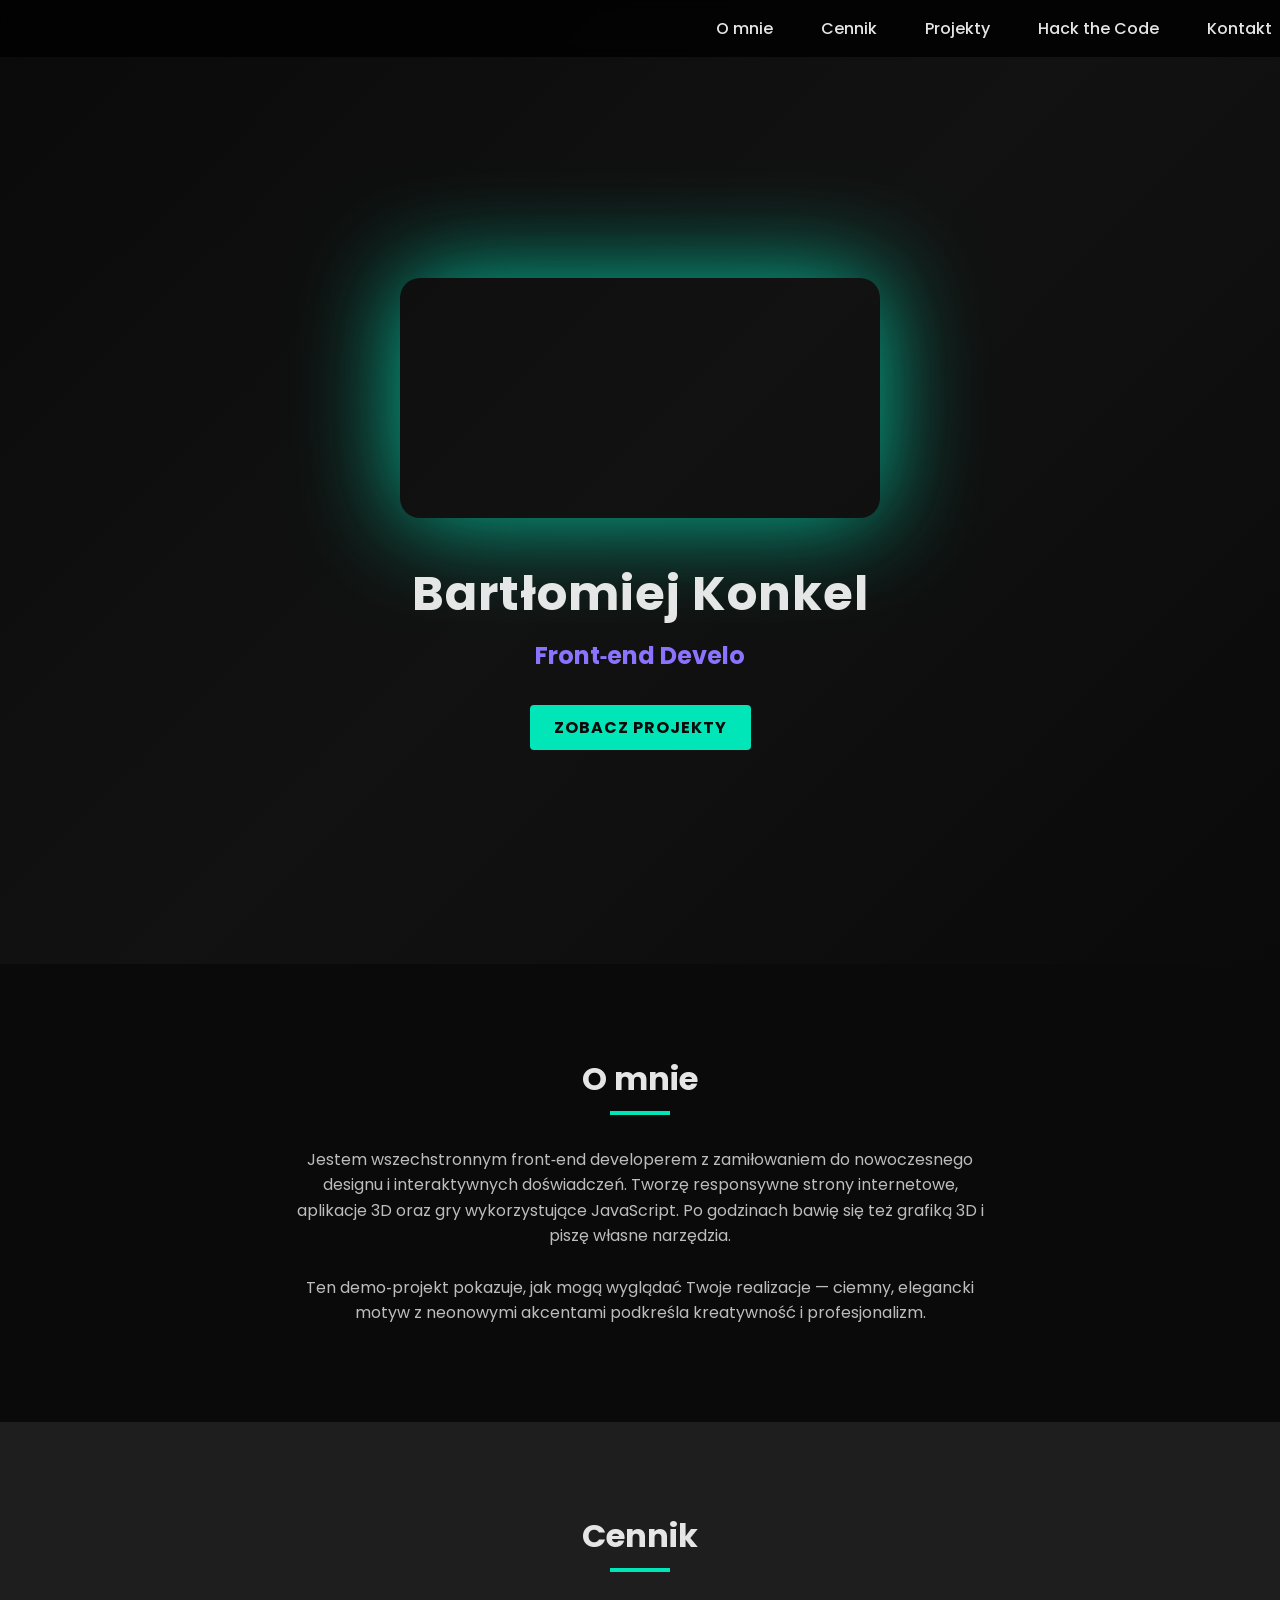
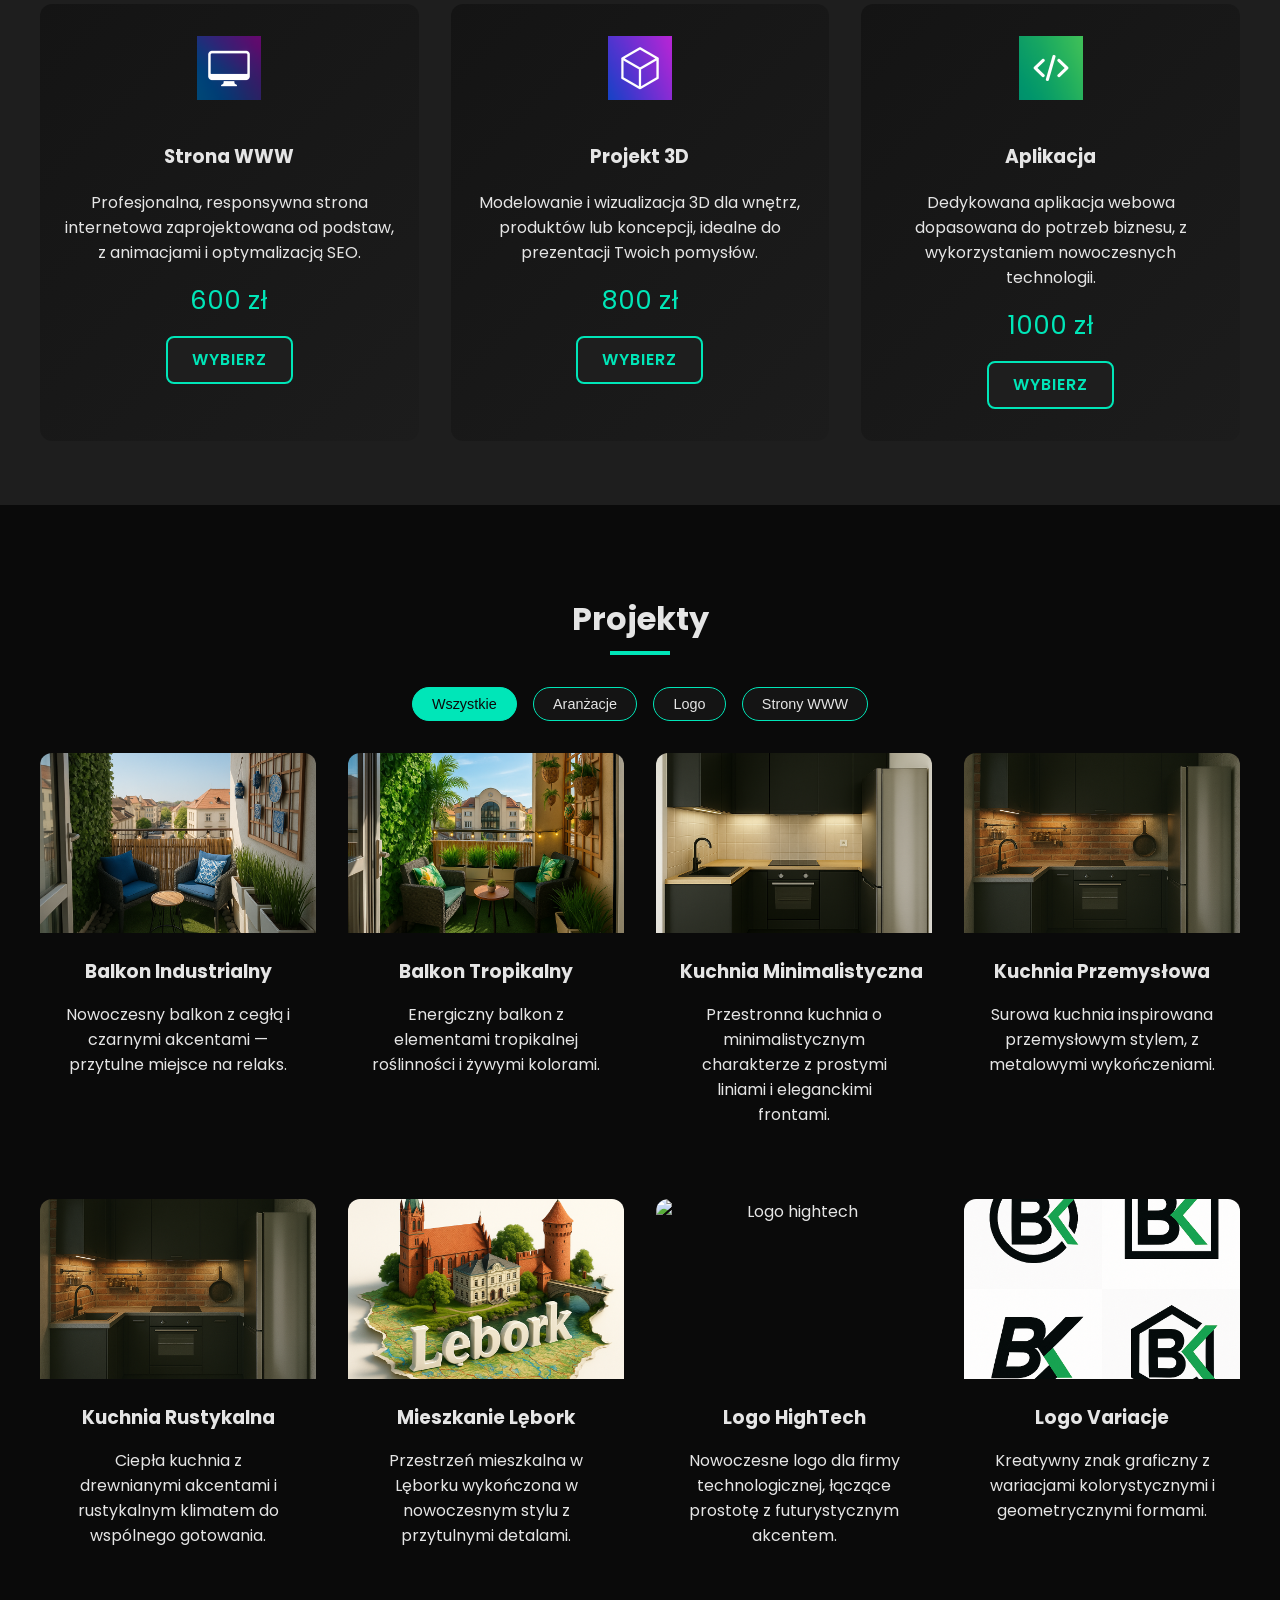
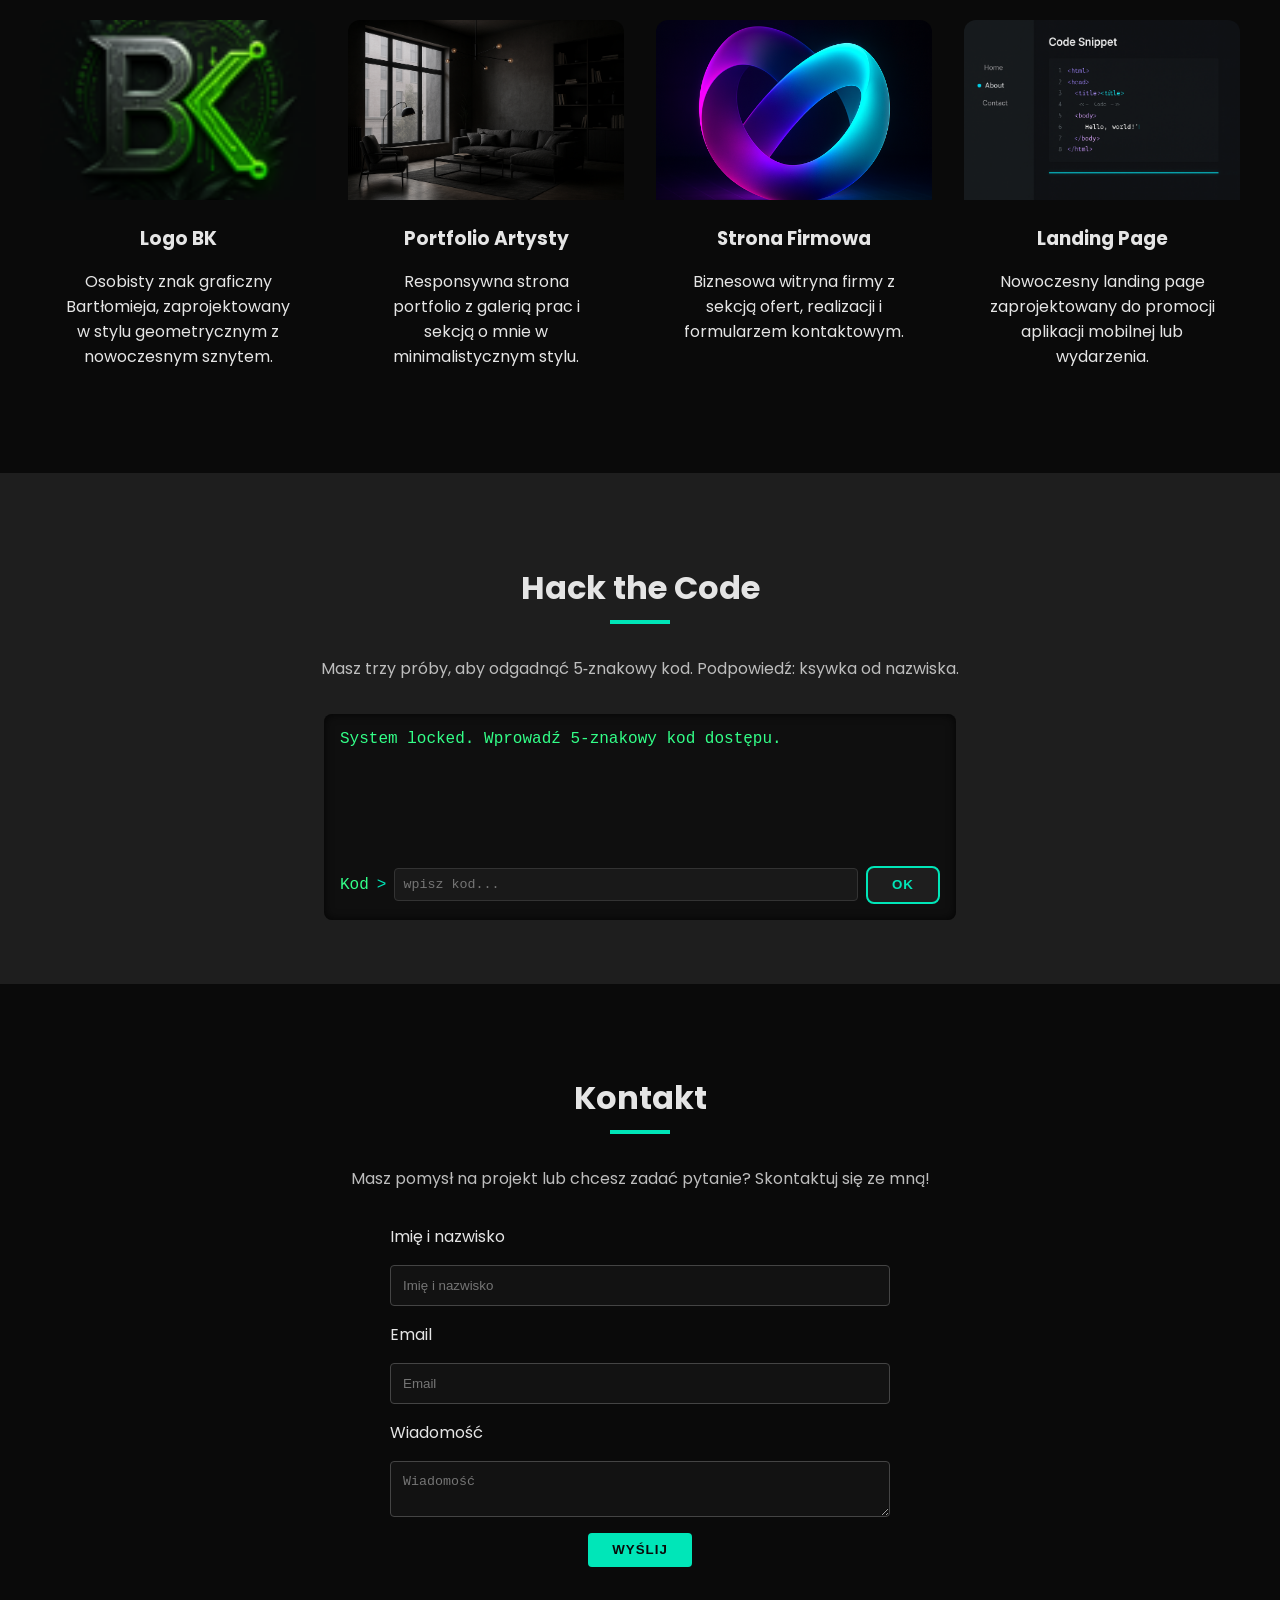
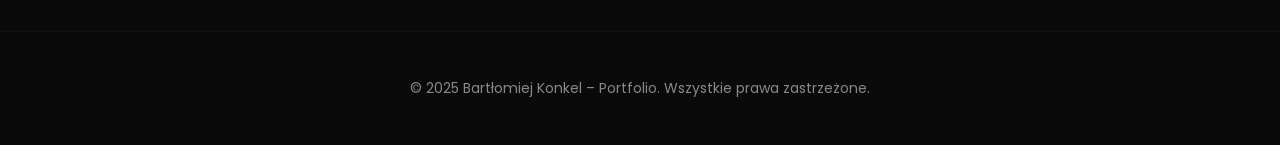
==== index.html @ 9c52c98d "chore: add trailing newlines" ====
<!DOCTYPE html>
<html lang="pl">
<head>
    <meta charset="UTF-8">
    <meta name="viewport" content="width=device-width, initial-scale=1.0">
    <meta name="description" content="Krótki opis strony portfolio Bartłomieja Konkela">
    <title>Portfolio – Bartłomiej Konkel</title>
    <!-- Preconnects for Google Fonts -->
    <link rel="preconnect" href="https://fonts.googleapis.com">
    <link rel="preconnect" href="https://fonts.gstatic.com" crossorigin>
    <!-- Import Poppins font for a modern look -->
    <link href="https://fonts.googleapis.com/css2?family=Poppins:wght@400;600&display=swap" rel="stylesheet">
    <link rel="stylesheet" href="style.css">
</head>
<body>
    <!-- Hero / landing section -->
    <header id="hero" class="hero-section">
        <div class="hero-content">
            <!-- Video logo: autoplaying and muted -->
            <video src="hero_logo_video.mp4" class="logo-video" autoplay loop muted playsinline></video>
            <h1 class="hero-name">Bartłomiej&nbsp;Konkel</h1>
            <!-- Subtitle will be populated by the typing effect in script.js; leave it empty so dynamic roles can be injected -->
            <h2 id="typed-text" class="hero-subtitle"></h2>
            <a href="#projects" class="btn btn-primary">Zobacz projekty</a>
        </div>
    </header>

    <!-- Sticky navigation -->
    <nav id="main-nav" class="nav">
        <ul>
            <li><a href="#about">O&nbsp;mnie</a></li>
            <li><a href="#services">Cennik</a></li>
            <li><a href="#projects">Projekty</a></li>
            <li><a href="#game">Hack the Code</a></li>
            <li><a href="#contact">Kontakt</a></li>
        </ul>
    </nav>

    <!-- About section -->
    <section id="about" class="section">
        <div class="container">
            <h2 class="section-title">O&nbsp;mnie</h2>
            <p class="section-desc">
                Jestem wszechstronnym front‑end developerem z zamiłowaniem do nowoczesnego designu i interaktywnych doświadczeń. 
                Tworzę responsywne strony internetowe, aplikacje 3D oraz gry wykorzystujące JavaScript. Po godzinach bawię się też grafiką 3D i piszę własne narzędzia.<br>
                <br>
                Ten demo‑projekt pokazuje, jak mogą wyglądać Twoje realizacje — ciemny, elegancki motyw z neonowymi akcentami podkreśla kreatywność i profesjonalizm.
            </p>
        </div>
    </section>

    <!-- Services / pricing section -->
    <section id="services" class="section alt-section">
        <div class="container">
            <h2 class="section-title">Cennik</h2>
            <div class="cards-row">
                <!-- Website package -->
                <div class="card">
                    <img src="icon-web.png" alt="Projekt strony internetowej" class="card-icon">
                    <h3>Strona&nbsp;WWW</h3>
                    <p>Profesjonalna, responsywna strona internetowa zaprojektowana od podstaw, z animacjami i optymalizacją SEO.</p>
                    <p class="price">600&nbsp;zł</p>
                    <a href="#contact" class="btn btn-secondary">Wybierz</a>
                </div>
                <!-- 3D design package -->
                <div class="card">
                    <img src="icon-3d.png" alt="Projekt 3D" class="card-icon">
                    <h3>Projekt&nbsp;3D</h3>
                    <p>Modelowanie i wizualizacja 3D dla wnętrz, produktów lub koncepcji, idealne do prezentacji Twoich pomysłów.</p>
                    <p class="price">800&nbsp;zł</p>
                    <a href="#contact" class="btn btn-secondary">Wybierz</a>
                </div>
                <!-- Coding package -->
                <div class="card">
                    <img src="icon-code.png" alt="Kodowanie aplikacji" class="card-icon">
                    <h3>Aplikacja</h3>
                    <p>Dedykowana aplikacja webowa dopasowana do potrzeb biznesu, z wykorzystaniem nowoczesnych technologii.</p>
                    <p class="price">1000&nbsp;zł</p>
                    <a href="#contact" class="btn btn-secondary">Wybierz</a>
                </div>
            </div>
        </div>
    </section>

    <!-- Projects section -->
    <section id="projects" class="section">
        <div class="container">
            <h2 class="section-title">Projekty</h2>
            <!-- Filter buttons for categories -->
            <div class="projects-filter">
                <button class="filter-btn active" data-filter="all">Wszystkie</button>
                <button class="filter-btn" data-filter="aranżacje">Aranżacje</button>
                <button class="filter-btn" data-filter="logo">Logo</button>
                <button class="filter-btn" data-filter="strony">Strony&nbsp;WWW</button>
            </div>
            <!-- Project cards grid -->
            <div class="cards-row">
                <!-- Aranżacje projects -->
                <div class="project-card" data-category="aranżacje">
                    <img src="realizacja_balkon_ok.png" alt="Balkon industrialny" class="project-img">
                    <div class="project-info">
                        <h3>Balkon&nbsp;Industrialny</h3>
                        <p>Nowoczesny balkon z cegłą i czarnymi akcentami — przytulne miejsce na relaks.</p>
                    </div>
                </div>
                <div class="project-card" data-category="aranżacje">
                    <img src="realizacja_balkon_tropikalny.png" alt="Balkon tropikalny" class="project-img">
                    <div class="project-info">
                        <h3>Balkon&nbsp;Tropikalny</h3>
                        <p>Energiczny balkon z elementami tropikalnej roślinności i żywymi kolorami.</p>
                    </div>
                </div>
                <div class="project-card" data-category="aranżacje">
                    <img src="realizacja_kuchnia_minimalistyczna.png" alt="Kuchnia minimalistyczna" class="project-img">
                    <div class="project-info">
                        <h3>Kuchnia&nbsp;Minimalistyczna</h3>
                        <p>Przestronna kuchnia o minimalistycznym charakterze z prostymi liniami i eleganckimi frontami.</p>
                    </div>
                </div>
                <div class="project-card" data-category="aranżacje">
                    <img src="realizacja_kuchnia_przemyslowa.png" alt="Kuchnia przemysłowa" class="project-img">
                    <div class="project-info">
                        <h3>Kuchnia&nbsp;Przemysłowa</h3>
                        <p>Surowa kuchnia inspirowana przemysłowym stylem, z metalowymi wykończeniami.</p>
                    </div>
                </div>
                <div class="project-card" data-category="aranżacje">
                    <img src="realizacja_kuchnia_przemyslowa.png" alt="Kuchnia rustykalna" class="project-img">
                    <div class="project-info">
                        <h3>Kuchnia&nbsp;Rustykalna</h3>
                        <p>Ciepła kuchnia z drewnianymi akcentami i rustykalnym klimatem do wspólnego gotowania.</p>
                    </div>
                </div>
                <div class="project-card" data-category="aranżacje">
                    <img src="realizacja_lebork_day.png" alt="Mieszkanie Lębork" class="project-img">
                    <div class="project-info">
                        <h3>Mieszkanie&nbsp;Lębork</h3>
                        <p>Przestrzeń mieszkalna w Lęborku wykończona w nowoczesnym stylu z przytulnymi detalami.</p>
                    </div>
                </div>
                <!-- Logo projects -->
                <div class="project-card" data-category="logo">
                    <img src="realizacja_logo_higtech.png" alt="Logo hightech" class="project-img">
                    <div class="project-info">
                        <h3>Logo&nbsp;HighTech</h3>
                        <p>Nowoczesne logo dla firmy technologicznej, łączące prostotę z futurystycznym akcentem.</p>
                    </div>
                </div>
                <div class="project-card" data-category="logo">
                    <img src="realizacja_logo_variacje.png" alt="Logo Variacje" class="project-img">
                    <div class="project-info">
                        <h3>Logo&nbsp;Variacje</h3>
                        <p>Kreatywny znak graficzny z wariacjami kolorystycznymi i geometrycznymi formami.</p>
                    </div>
                </div>

                <!-- Additional logo project using personal BK logo -->
                <div class="project-card" data-category="logo">
                    <img src="logo_100.png" alt="Logo BK" class="project-img">
                    <div class="project-info">
                        <h3>Logo&nbsp;BK</h3>
                        <p>Osobisty znak graficzny Bartłomieja, zaprojektowany w stylu geometrycznym z nowoczesnym sznytem.</p>
                    </div>
                </div>
                <!-- Strony WWW projects -->
                <div class="project-card" data-category="strony">
                    <img src="project1.png" alt="Strona portfolio" class="project-img">
                    <div class="project-info">
                        <h3>Portfolio&nbsp;Artysty</h3>
                        <p>Responsywna strona portfolio z galerią prac i sekcją o mnie w minimalistycznym stylu.</p>
                    </div>
                </div>
                <div class="project-card" data-category="strony">
                    <img src="project2.png" alt="Strona firmowa" class="project-img">
                    <div class="project-info">
                        <h3>Strona&nbsp;Firmowa</h3>
                        <p>Biznesowa witryna firmy z sekcją ofert, realizacji i formularzem kontaktowym.</p>
                    </div>
                </div>
                <div class="project-card" data-category="strony">
                    <img src="project3.png" alt="Landing page" class="project-img">
                    <div class="project-info">
                        <h3>Landing&nbsp;Page</h3>
                        <p>Nowoczesny landing page zaprojektowany do promocji aplikacji mobilnej lub wydarzenia.</p>
                    </div>
                </div>
            </div>
        </div>
    </section>

    <!-- Game section -->
    <section id="game" class="section alt-section">
        <div class="container">
            <h2 class="section-title">Hack&nbsp;the&nbsp;Code</h2>
            <p class="section-desc">Masz trzy próby, aby odgadnąć 5‑znakowy kod. Podpowiedź: ksywka od nazwiska.</p>
              <div id="terminal" class="terminal">
                  <div id="terminal-output" class="terminal-output"></div>
                  <div class="terminal-input-row">
                      <label for="terminal-input">Kod</label>
                      <span class="prompt">&gt;</span>
                      <input type="text" id="terminal-input" class="terminal-input" autocomplete="off" placeholder="wpisz kod...">
                      <button id="terminal-btn" class="btn btn-secondary">OK</button>
                  </div>
              </div>
        </div>
    </section>

    <!-- Contact section -->
    <section id="contact" class="section">
        <div class="container">
            <h2 class="section-title">Kontakt</h2>
            <p class="section-desc">Masz pomysł na projekt lub chcesz zadać pytanie? Skontaktuj się ze mną!</p>
              <form id="contact-form" class="contact-form">
                  <label for="contact-name">Imię i nazwisko</label>
                  <input type="text" id="contact-name" name="name" placeholder="Imię i nazwisko" required>

                  <label for="contact-email">Email</label>
                  <input type="email" id="contact-email" name="email" placeholder="Email" required>

                  <label for="contact-message">Wiadomość</label>
                  <textarea id="contact-message" name="message" placeholder="Wiadomość" required></textarea>

                  <button type="submit" class="btn btn-primary">Wyślij</button>
              </form>
        </div>
    </section>

    <!-- Footer -->
    <footer class="footer">
        <div class="container">
            <p>&copy; 2025 Bartłomiej Konkel &ndash; Portfolio. Wszystkie prawa zastrzeżone.</p>
        </div>
    </footer>

    <!-- Container for confetti particles (injected by JS) -->
    <div id="confetti-container"></div>
    <script src="script.js"></script>
</body>
</html>
---- style.css ----
/* Base styles */
html, body {
    margin: 0;
    padding: 0;
    box-sizing: border-box;
    /* Use Poppins for a modern, clean look */
    font-family: 'Poppins', sans-serif;
    background-color: #0a0a0a;
    color: #e5e5e5;
    scroll-behavior: smooth;
}

/* Colour palette */
:root {
    --primary-color: #00e6b8;
    --secondary-color: #1e1e1e;
    --card-bg: #141414;
    --card-bg-alt: #1c1c1c;
    --text-color: #e5e5e5;
    --accent-color: #8c73ff;
}

a {
    color: var(--primary-color);
    text-decoration: none;
    transition: color 0.3s;
}

a:hover {
    color: var(--accent-color);
}

/* Hero section */
.hero-section {
    position: relative;
    height: 100vh;
    display: flex;
    align-items: center;
    justify-content: center;
    padding-top: 4rem; /* Account for fixed navbar */
    text-align: center;
    background: linear-gradient(135deg, #0a0a0a 0%, #121212 50%, #0a0a0a 100%);
}

.hero-content {
    z-index: 1;
}

.hero-name {
    font-size: 3rem;
    margin: 0;
    letter-spacing: 1px;
}

.hero-subtitle {
    font-size: 1.5rem;
    margin: 0.5rem 0 2rem 0;
    color: var(--accent-color);
    min-height: 1.6rem;
}

/* Video logo in hero section */
.logo-video {
    /* Enlarge the video logo and blend it with the background */
    /* Make the video logo much larger and let it blend seamlessly with the hero background. */
    width: 480px;
    height: auto;
    margin: 0 auto 2.5rem auto;
    display: block;
    border-radius: 20px;
    box-shadow: 0 0 100px rgba(0, 230, 184, 0.9);
    opacity: 0.92;
    /* Use screen blending so the green glow feels like part of the background */
    mix-blend-mode: screen;
}

.btn {
    display: inline-block;
    padding: 0.6rem 1.5rem;
    border-radius: 4px;
    text-transform: uppercase;
    letter-spacing: 1px;
    cursor: pointer;
    transition: background-color 0.3s, box-shadow 0.3s;
    border: none;
    font-weight: bold;
}

.btn-primary {
    background-color: var(--primary-color);
    color: #0a0a0a;
}

.btn-primary:hover {
    box-shadow: 0 0 10px var(--primary-color);
}

.btn-secondary {
    background-color: var(--secondary-color);
    color: var(--primary-color);
    border: 2px solid var(--primary-color);
    border-radius: 8px;
    font-weight: 600;
}

.btn-secondary:hover {
    background-color: var(--primary-color);
    color: #0a0a0a;
    box-shadow: 0 0 10px var(--primary-color);
}

/* Projects filter buttons */
.projects-filter {
    display: flex;
    justify-content: center;
    flex-wrap: wrap;
    gap: 1rem;
    margin-bottom: 2rem;
}

.filter-btn {
    background: var(--card-bg);
    color: var(--text-color);
    border: 1px solid var(--primary-color);
    padding: 0.5rem 1.2rem;
    border-radius: 20px;
    cursor: pointer;
    transition: background-color 0.3s, color 0.3s, box-shadow 0.3s;
    font-size: 0.9rem;
    font-weight: 500;
}

.filter-btn:hover {
    background-color: var(--primary-color);
    color: #0a0a0a;
    box-shadow: 0 0 8px var(--primary-color);
}

.filter-btn.active {
    background-color: var(--primary-color);
    color: #0a0a0a;
}

/* Navigation */
.nav {
    /* Make the navigation bar fixed at the very top of the viewport */
    position: fixed;
    top: 0;
    left: 0;
    width: 100%;
    background-color: rgba(0, 0, 0, 0.8);
    backdrop-filter: blur(5px);
    padding: 0.5rem 1rem;
    z-index: 1000;
}

.nav ul {
    list-style: none;
    margin: 0;
    padding: 0.5rem 1rem;
    display: flex;
    /* Align navigation items to the right to avoid the centered look */
    justify-content: flex-end;
    gap: 2rem;
}

.nav li a {
    color: var(--text-color);
    font-weight: 500;
    padding: 0.5rem;
    transition: color 0.3s, border-bottom 0.3s;
    border-bottom: 2px solid transparent;
}

.nav li a:hover,
.nav li a:focus {
    color: var(--primary-color);
    border-bottom: 2px solid var(--primary-color);
}

/* Sections */
.section {
    padding: 4rem 1rem;
}

.alt-section {
    background-color: var(--secondary-color);
}

.container {
    max-width: 1200px;
    margin: 0 auto;
    padding: 0 1rem;
}

.section-title {
    font-size: 2rem;
    margin-bottom: 2rem;
    position: relative;
    text-align: center;
}

.section-title::after {
    content: "";
    display: block;
    width: 60px;
    height: 4px;
    margin: 0.5rem auto 0 auto;
    background: var(--primary-color);
}

.section-desc {
    max-width: 700px;
    margin: 0 auto 2rem auto;
    text-align: center;
    line-height: 1.6;
    color: #bdbdbd;
}

/* Cards layout */
.cards-row {
    display: grid;
    grid-template-columns: repeat(auto-fit, minmax(260px, 1fr));
    gap: 2rem;
}

.card, .project-card {
    /* Use a subtle gradient background to give pricing cards more depth */
    background: linear-gradient(135deg, var(--card-bg) 0%, var(--card-bg-alt) 100%);
    border-radius: 12px;
    padding: 2rem 1.5rem;
    text-align: center;
    transition: transform 0.3s, box-shadow 0.3s;
    position: relative;
    overflow: hidden;
}

.card:hover, .project-card:hover {
    transform: translateY(-5px);
    box-shadow: 0 8px 20px rgba(0, 0, 0, 0.6);
}

.card-icon {
    width: 64px;
    height: 64px;
    margin-bottom: 1rem;
}

.price {
    font-size: 1.6rem;
    color: var(--primary-color);
    margin: 1rem 0;
}

/* Project cards */
.project-card {
    padding: 0;
    overflow: hidden;
    /* Override the gradient background for project cards so only pricing cards get the gradient */
    background: transparent;
}

.project-img {
    width: 100%;
    height: 180px;
    object-fit: cover;
    display: block;
}

.project-info {
    padding: 1.5rem;
}

.project-info h3 {
    margin-top: 0;
    margin-bottom: 0.5rem;
}

/* Terminal styles */
.terminal {
    background-color: #0f0f0f;
    border-radius: 8px;
    padding: 1rem;
    box-shadow: inset 0 0 10px rgba(0,0,0,0.8);
    color: #33ff88;
    font-family: 'Courier New', monospace;
    max-width: 600px;
    margin: 0 auto;
}

.terminal-output {
    min-height: 120px;
    white-space: pre-wrap;
    margin-bottom: 1rem;
}

.terminal-input-row {
    display: flex;
    align-items: center;
    gap: 0.5rem;
}

.prompt {
    color: var(--primary-color);
}

.terminal-input {
    flex: 1;
    background-color: #191919;
    border: 1px solid #333;
    border-radius: 4px;
    padding: 0.5rem;
    color: #e5e5e5;
    font-family: inherit;
}

/* Contact form */
.contact-form {
    display: grid;
    gap: 1rem;
    max-width: 500px;
    margin: 0 auto;
}

.contact-form input,
.contact-form textarea {
    padding: 0.75rem;
    border: 1px solid #444;
    border-radius: 4px;
    background-color: #121212;
    color: #fff;
    resize: vertical;
}

.contact-form button {
    justify-self: center;
}

/* Footer */
.footer {
    text-align: center;
    padding: 2rem 0;
    background-color: #0a0a0a;
    border-top: 1px solid #111;
    font-size: 0.875rem;
    color: #888;
}

/* Animation classes */
.fade-in {
    opacity: 0;
    transform: translateY(20px);
    transition: opacity 0.8s ease-out, transform 0.8s ease-out;
}

.fade-in.visible {
    opacity: 1;
    transform: translateY(0);
}

@media (max-width: 600px) {
    .hero-name {
        font-size: 2rem;
    }
    .hero-subtitle {
        font-size: 1rem;
    }
    .nav ul {
        flex-wrap: wrap;
        gap: 1rem;
    }
}
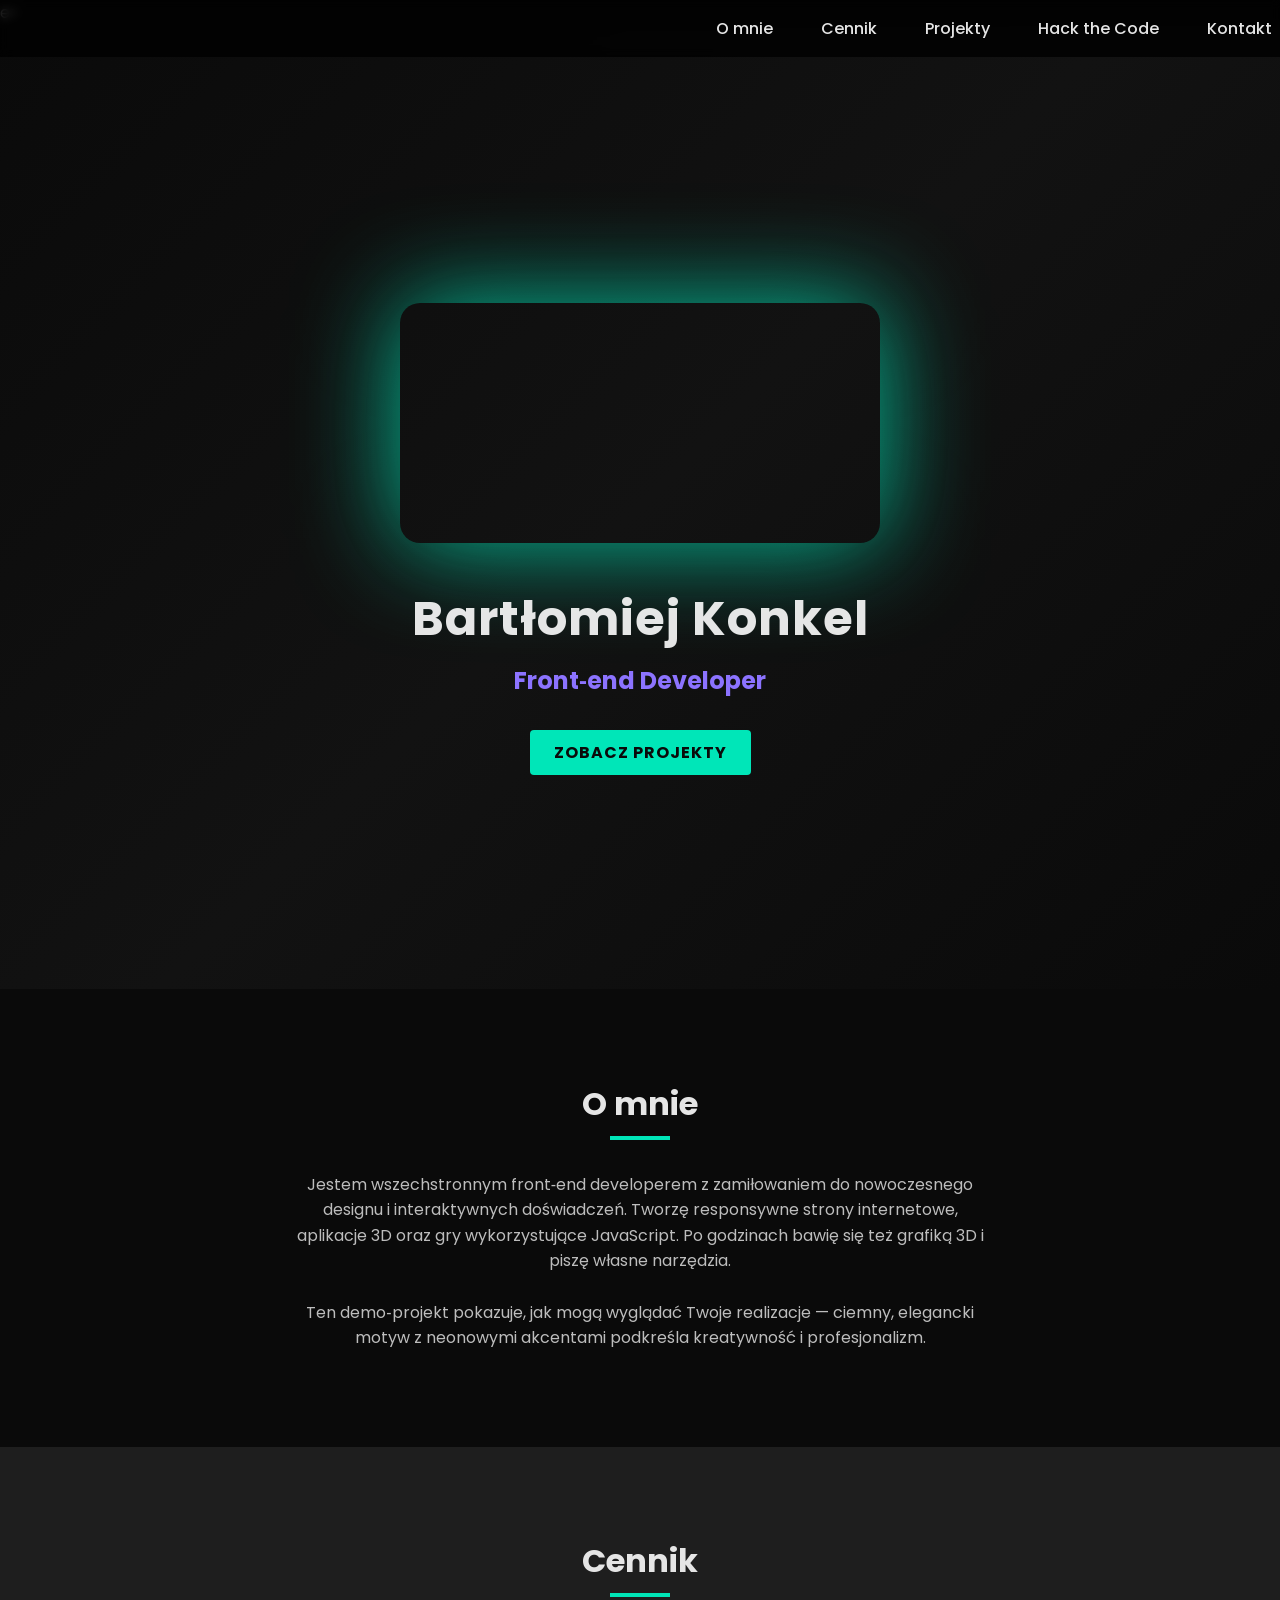
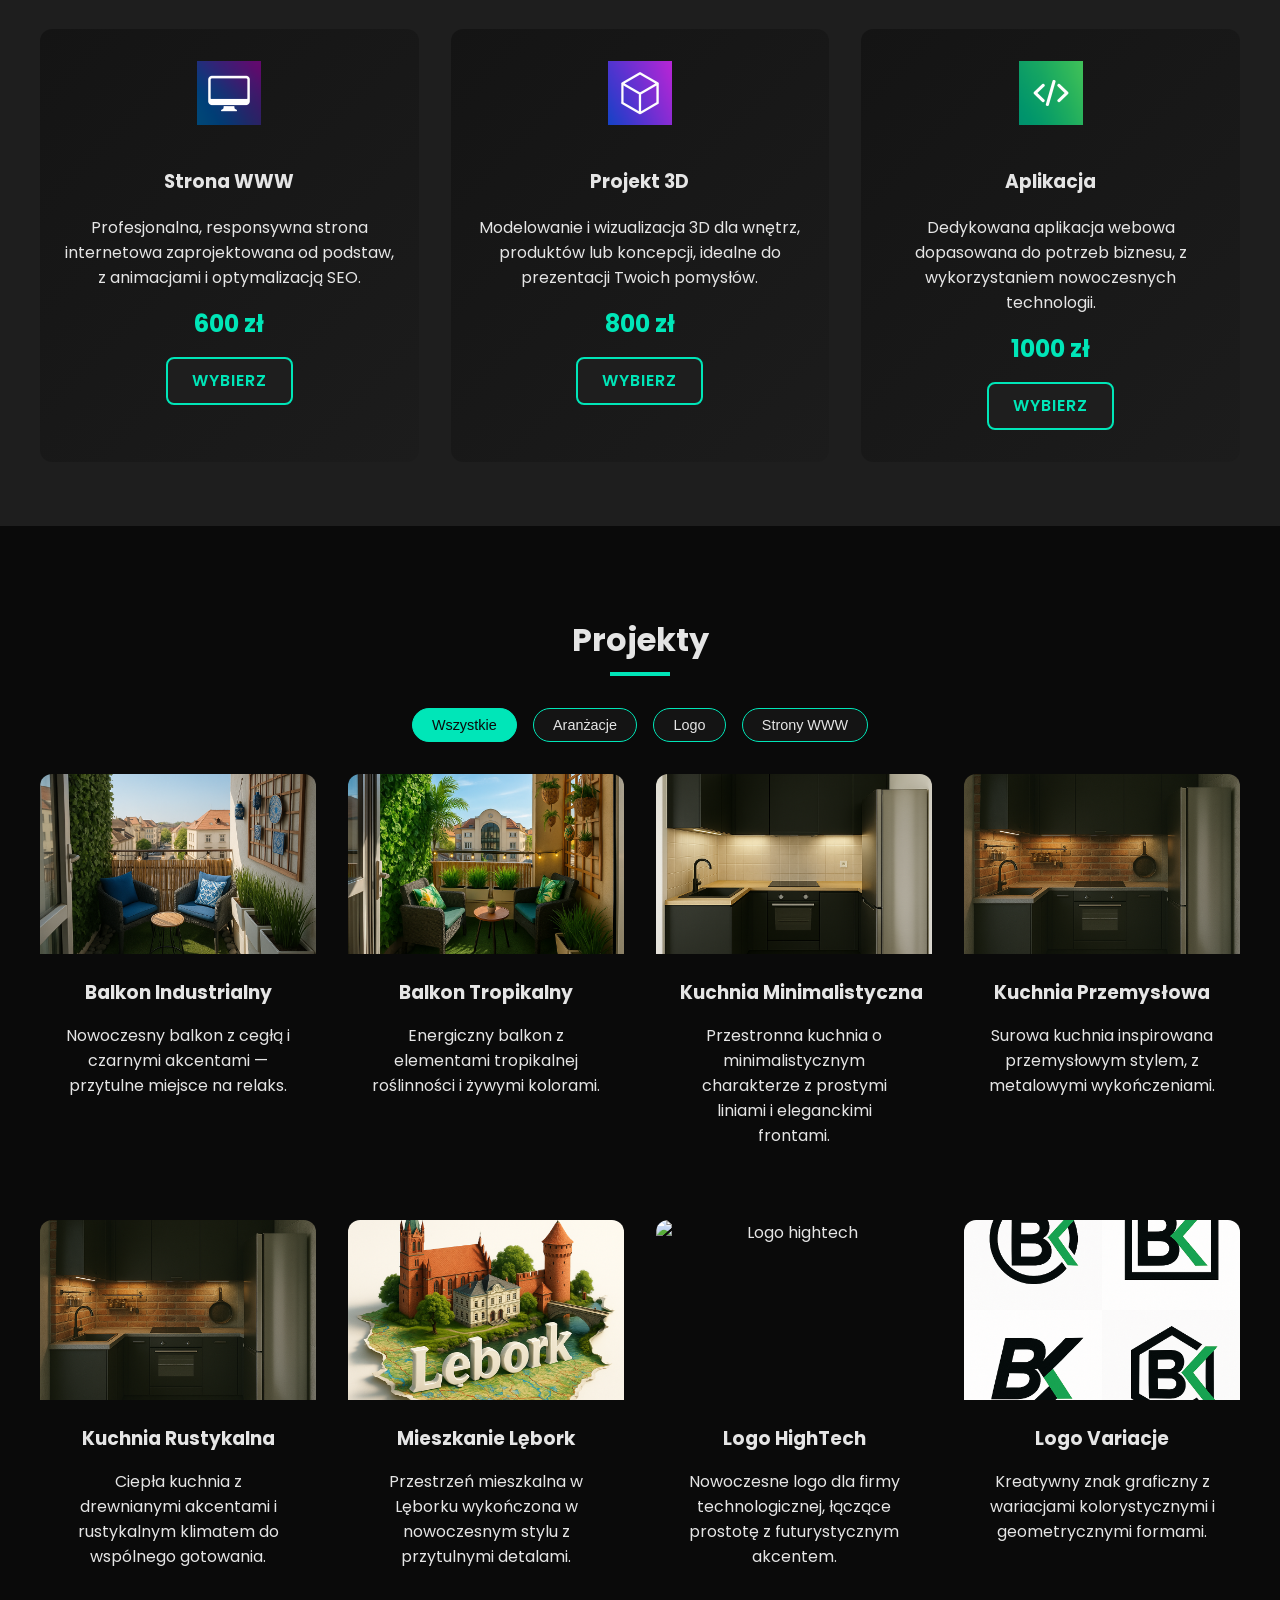
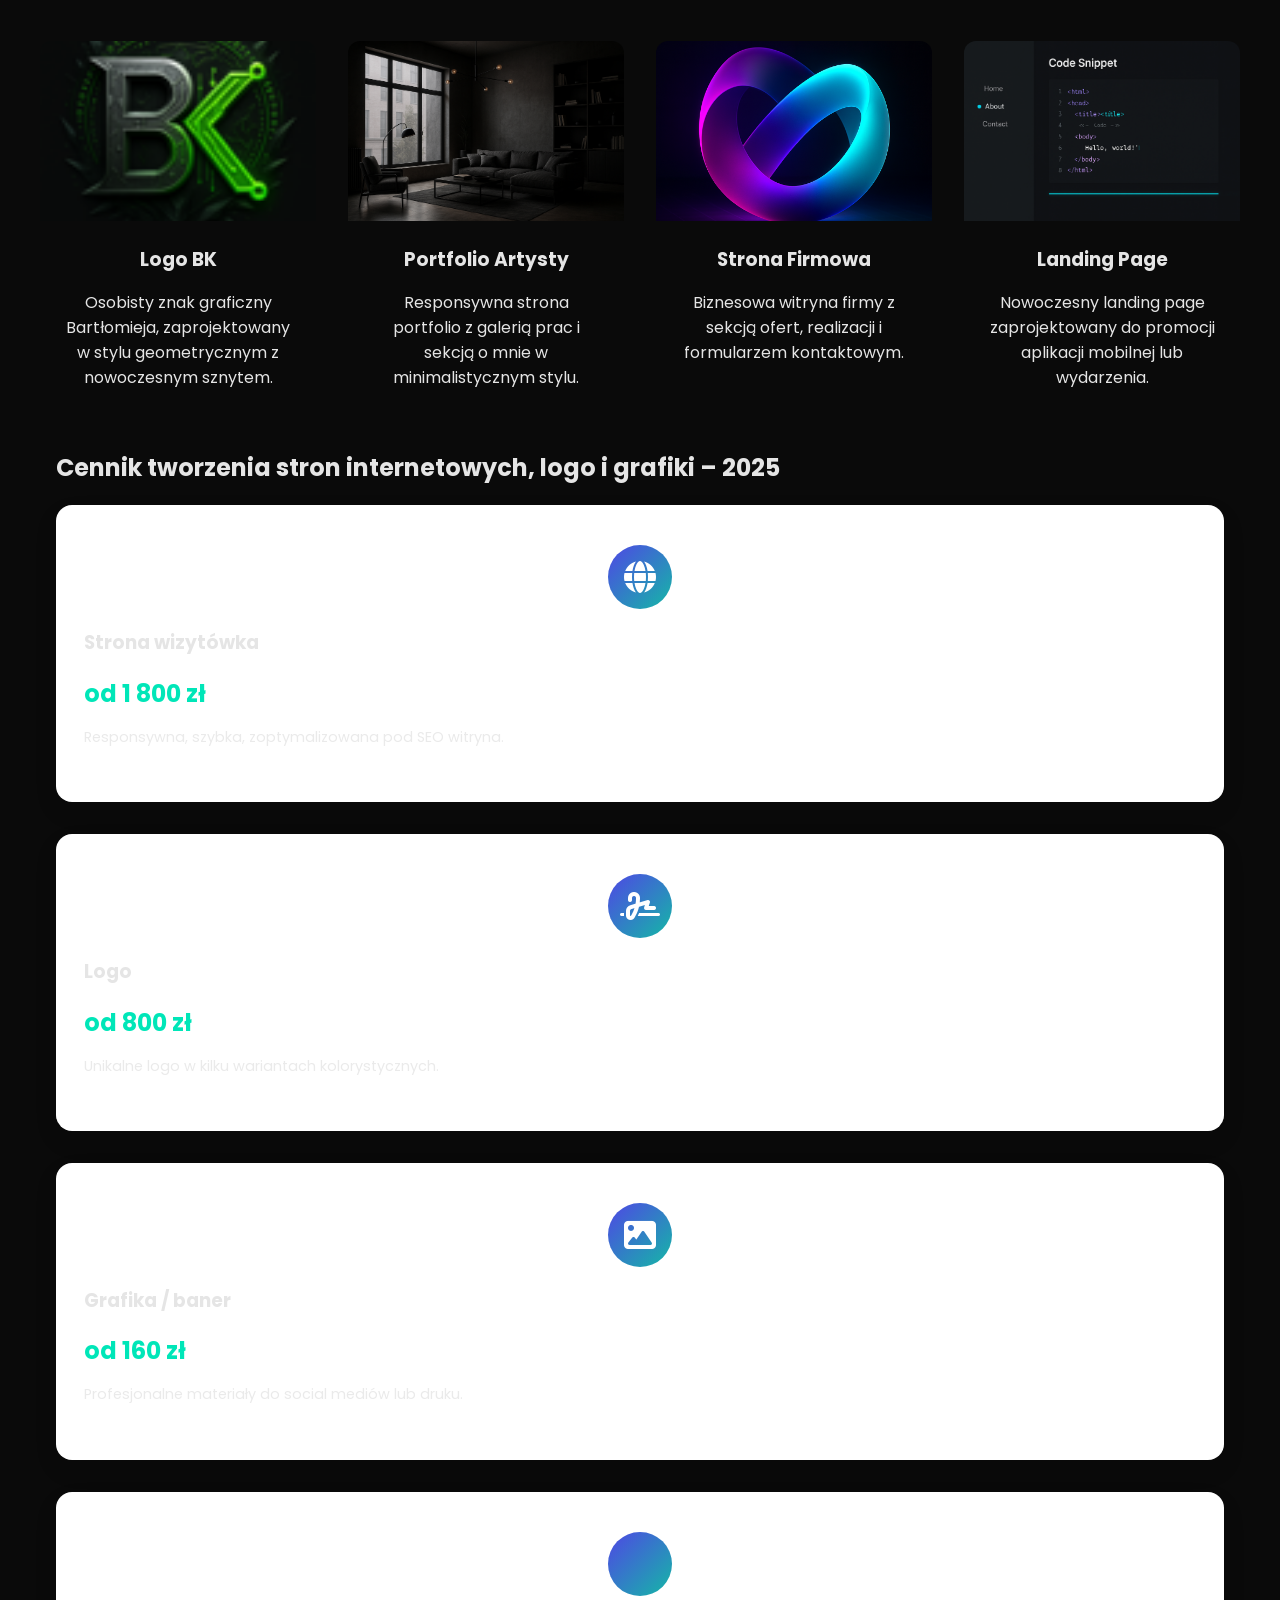
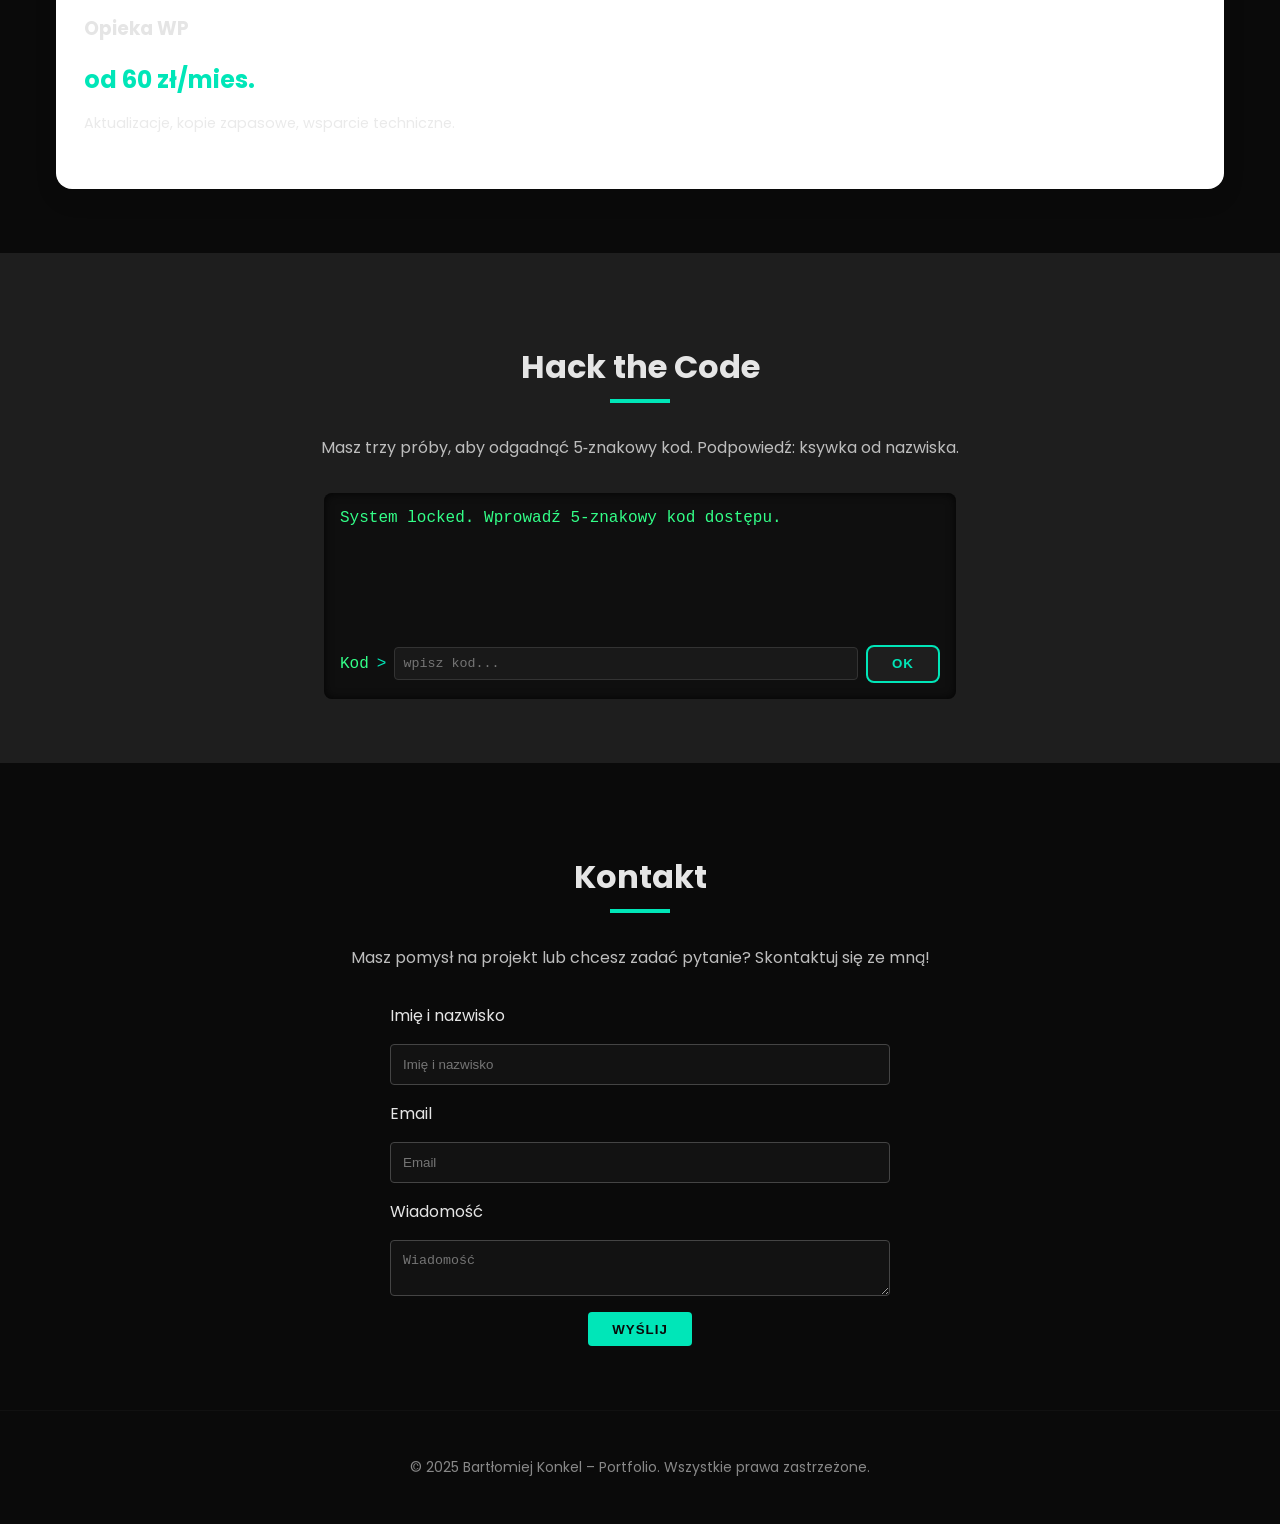
==== commit d2a03295: "Merge 2224551a72b5677a446348ba904fe616d1d71edc into 772ec64392f103fdfe240c15d4954de016adeb0f" ====
--- a/index.html
+++ b/index.html
@@ -11,6 +11,32 @@
     <!-- Import Poppins font for a modern look -->
     <link href="https://fonts.googleapis.com/css2?family=Poppins:wght@400;600&display=swap" rel="stylesheet">
     <link rel="stylesheet" href="style.css">
+      <!-- Font Awesome for icons -->
+  <link rel="stylesheet" href="https://cdnjs.cloudflare.com/ajax/libs/font-awesome/6.5.0/css/all.min.css"/>
+
+  <!-- Pricing cards styles and bar chart -->
+  <style>
+  /* --- Pricing cards --- */
+  .pricing-grid{display:grid;gap:2rem}
+  .pricing-card{background:#fff;border-radius:16px;padding:2.5rem 1.75rem;
+                box-shadow:0 10px 25px rgba(0,0,0,.08);
+                transition:transform .4s cubic-bezier(.2,.8,.2,1),
+                           box-shadow .4s}
+  .pricing-card:hover{transform:translateY(-6px);
+                      box-shadow:0 18px 35px rgba(0,0,0,.15)}
+  .icon-wrap{width:64px;height:64px;margin:0 auto 1rem;
+             display:flex;align-items:center;justify-content:center;
+             font-size:2rem;color:#fff;
+             border-radius:50%;
+             background:linear-gradient(135deg,#4f46e5,#14b8a6);
+             animation:pulse 3s ease-in-out infinite}
+  .price{font-size:1.5rem;font-weight:700;margin:.5rem 0 1rem}
+  .desc{opacity:.8;font-size:.9rem}
+  /* --- mini bar chart --- */
+  .pricing-chart .bar{flex:1;border-radius:6px;animation:grow 1.4s ease-out}
+  @keyframes grow{0%{height:0}100%{height:var(--h)}}
+  @keyframes pulse{0%,100%{transform:scale(1)}50%{transform:scale(1.08)}}
+  </style>e>
 </head>
 <body>
     <!-- Hero / landing section -->
@@ -185,7 +211,56 @@
                     </div>
                 </div>
             </div>
-        </div>
+  
+            <!-- Modern pricing – card layout -->
+    <section id="cennik-cards" class="cennik-cards py-16 lg:py-24">
+      <div class="container mx-auto px-4">
+        <h2 class="text-3xl lg:text-4xl font-extrabold text-center mb-12">
+          Cennik tworzenia stron internetowych, logo i grafiki – 2025
+        </h2>
+
+        <!-- simple bar-chart – CSS only -->
+        <div class="pricing-chart mb-12 flex justify-center gap-2 h-40">
+          <!-- wysokość % = relatywna cena -->
+          <div class="bar bg-gradient-to-t from-rose-500 to-rose-300" style="height:80%" title="Strona wizytówka 1800 zł"></div>
+          <div class="bar bg-gradient-to-t from-sky-500  to-sky-300"  style="height:35%" title="Logo 800 zł"></div>
+          <div class="bar bg-gradient-to-t from-emerald-500 to-emerald-300" style="height:07%" title="Grafika/baner 160 zł"></div>
+          <div class="bar bg-gradient-to-t from-amber-500 to-amber-300"  style="height:20%" title="Opieka WP 60 zł/mies."></div>
+        </div>
+
+        <div class="pricing-grid grid gap-8 md:grid-cols-2 lg:grid-cols-4">
+          <article class="pricing-card group">
+            <div class="icon-wrap"><i class="fa-solid fa-globe"></i></div>
+            <h3 class="card-title">Strona wizytówka</h3>
+            <p class="price">od&nbsp;1&nbsp;800&nbsp;zł</p>
+            <p class="desc">Responsywna, szybka, zoptymalizowana pod SEO witryna.</p>
+          </article>
+
+          <article class="pricing-card group">
+            <div class="icon-wrap"><i class="fa-solid fa-signature"></i></div>
+            <h3 class="card-title">Logo</h3>
+            <p class="price">od&nbsp;800&nbsp;zł</p>
+            <p class="desc">Unikalne logo w kilku wariantach kolorystycznych.</p>
+          </article>
+
+          <article class="pricing-card group">
+            <div class="icon-wrap"><i class="fa-solid fa-image"></i></div>
+            <h3 class="card-title">Grafika / baner</h3>
+            <p class="price">od&nbsp;160&nbsp;zł</p>
+            <p class="desc">Profesjonalne materiały do social mediów lub druku.</p>
+          </article>
+
+          <article class="pricing-card group">
+            <div class="icon-wrap"><i class="fa-solid fa-shield-check"></i></div>
+            <h3 class="card-title">Opieka WP</h3>
+            <p class="price">od&nbsp;60&nbsp;zł/mies.</p>
+            <p class="desc">Aktualizacje, kopie zapasowe, wsparcie techniczne.</p>
+          </article>
+        </div>
+      </div>
+    </section>
+
+</div>
     </section>
 
     <!-- Game section -->
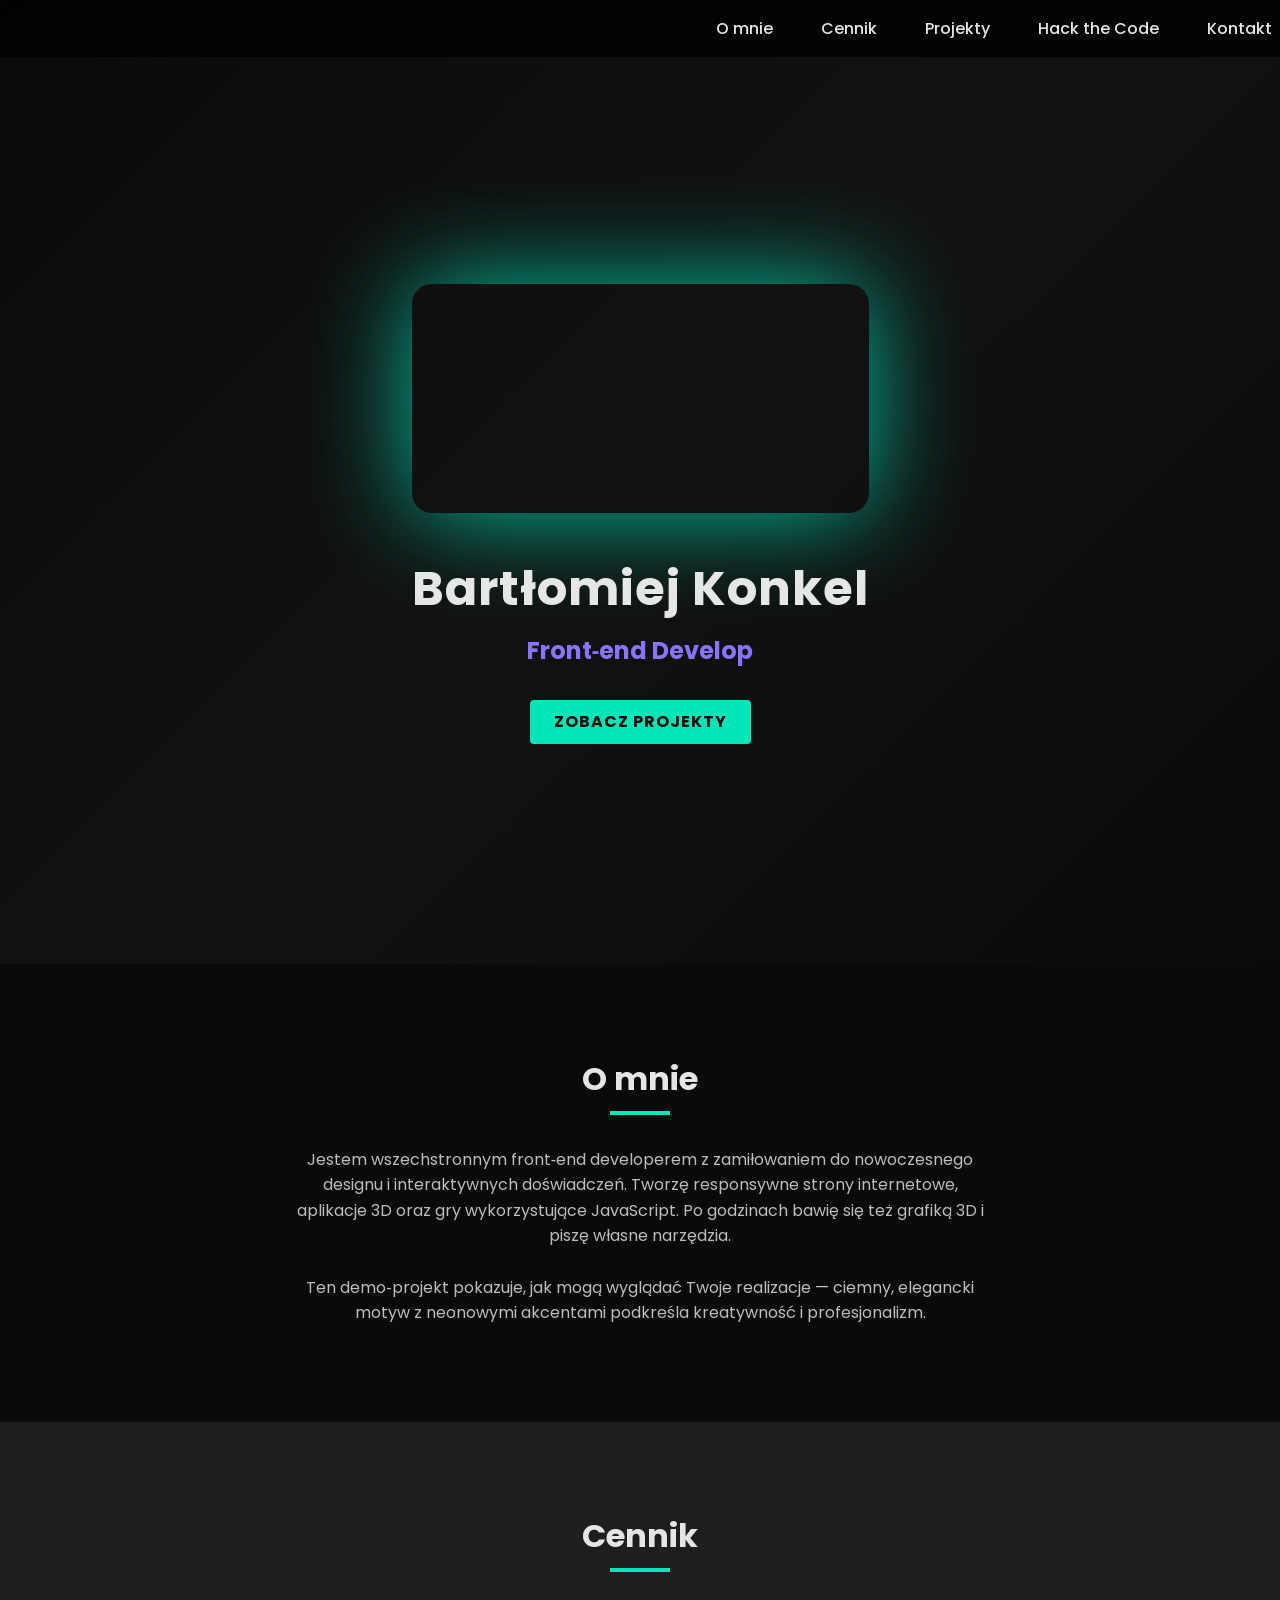
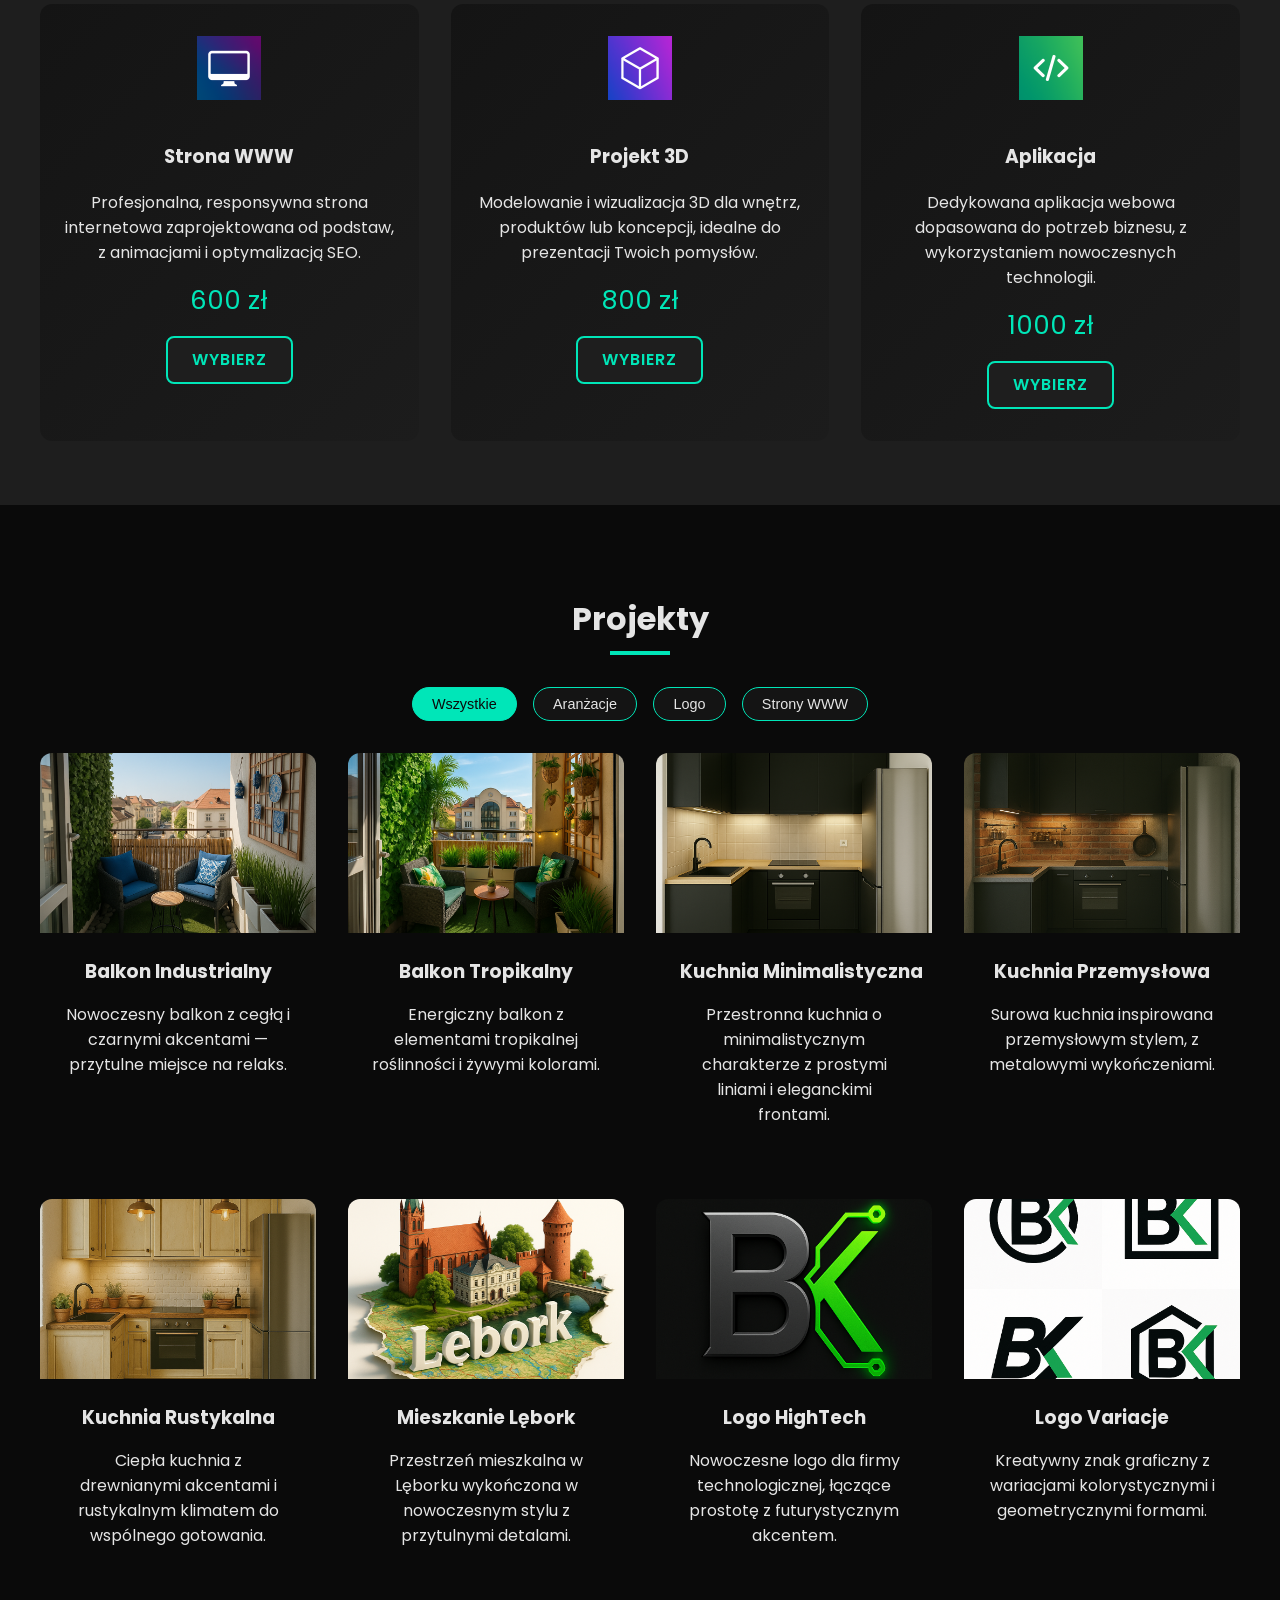
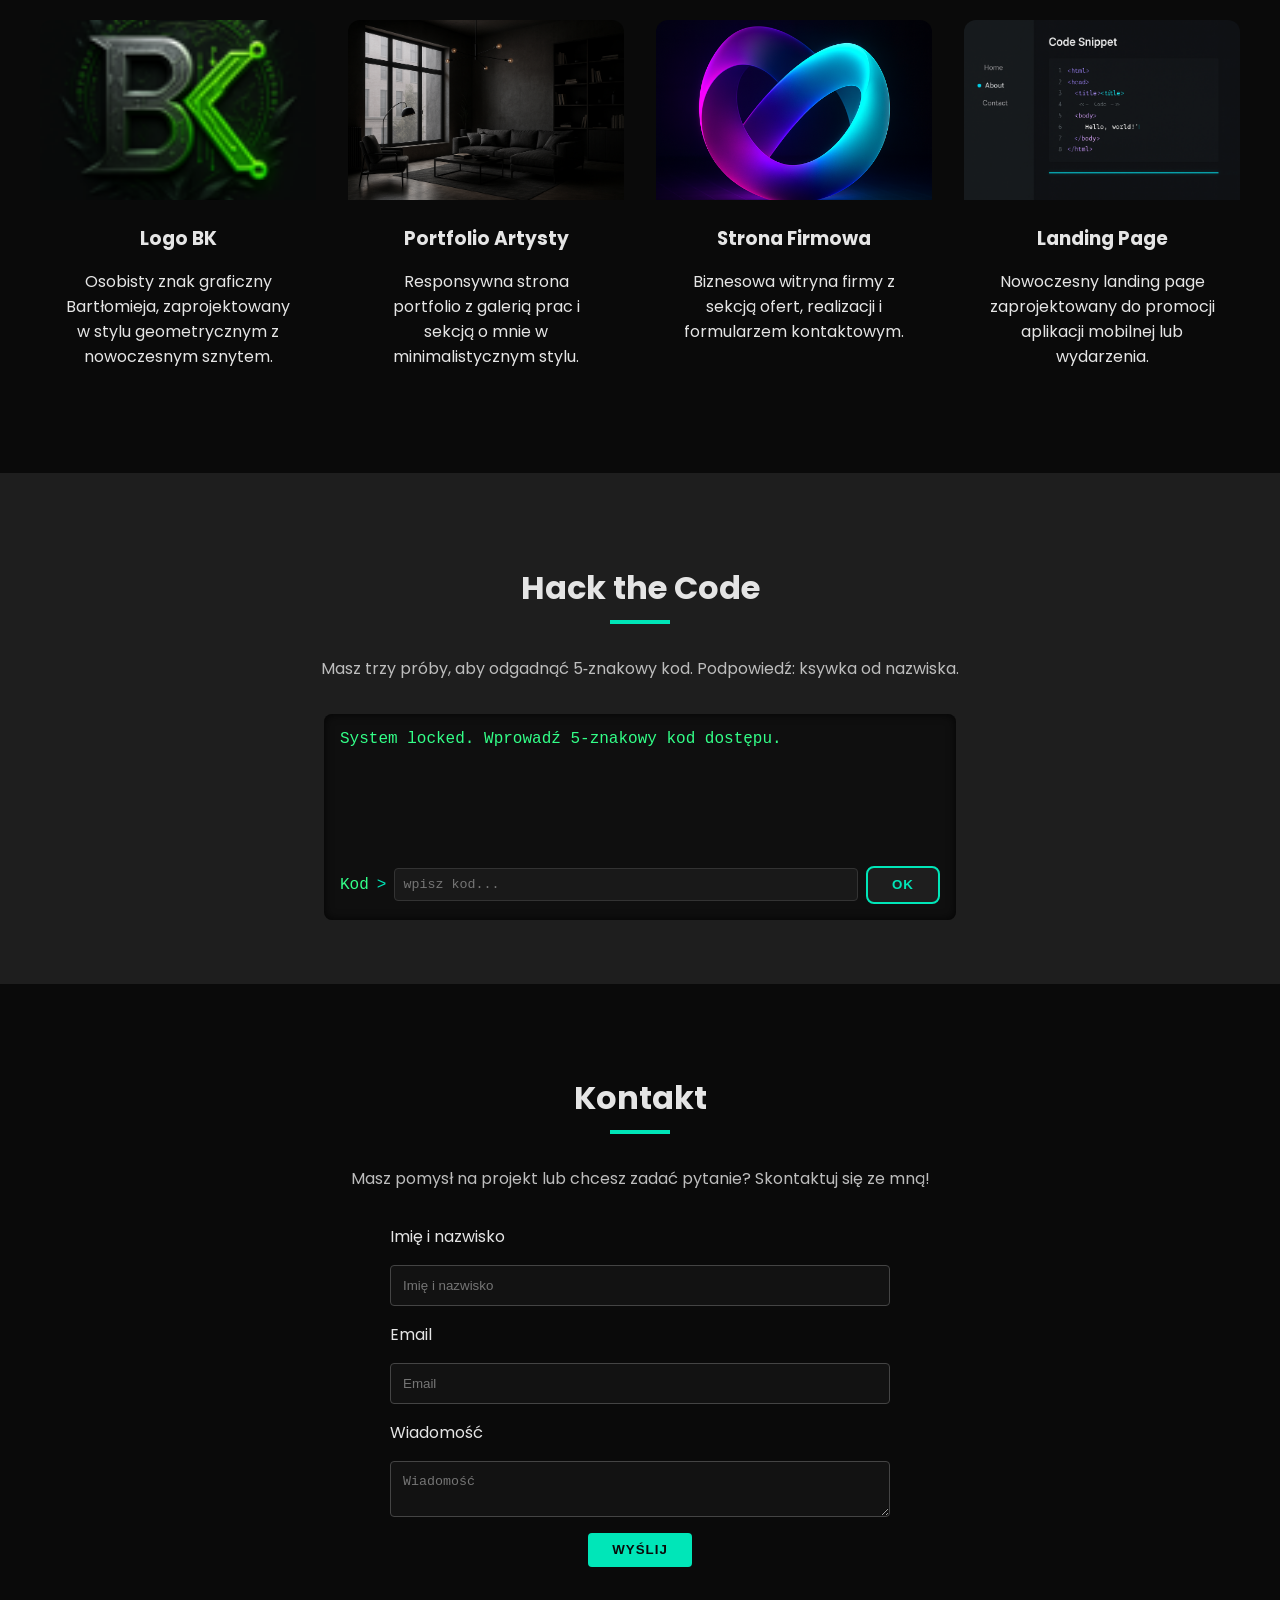
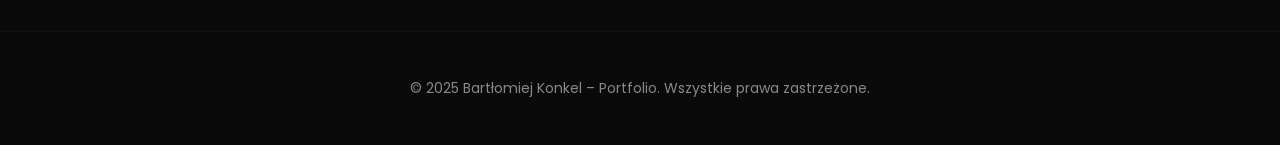
==== commit 9275e8a5: "Fix project image paths and improve mobile responsiveness" ====
--- a/index.html
+++ b/index.html
@@ -11,32 +11,6 @@
     <!-- Import Poppins font for a modern look -->
     <link href="https://fonts.googleapis.com/css2?family=Poppins:wght@400;600&display=swap" rel="stylesheet">
     <link rel="stylesheet" href="style.css">
-      <!-- Font Awesome for icons -->
-  <link rel="stylesheet" href="https://cdnjs.cloudflare.com/ajax/libs/font-awesome/6.5.0/css/all.min.css"/>
-
-  <!-- Pricing cards styles and bar chart -->
-  <style>
-  /* --- Pricing cards --- */
-  .pricing-grid{display:grid;gap:2rem}
-  .pricing-card{background:#fff;border-radius:16px;padding:2.5rem 1.75rem;
-                box-shadow:0 10px 25px rgba(0,0,0,.08);
-                transition:transform .4s cubic-bezier(.2,.8,.2,1),
-                           box-shadow .4s}
-  .pricing-card:hover{transform:translateY(-6px);
-                      box-shadow:0 18px 35px rgba(0,0,0,.15)}
-  .icon-wrap{width:64px;height:64px;margin:0 auto 1rem;
-             display:flex;align-items:center;justify-content:center;
-             font-size:2rem;color:#fff;
-             border-radius:50%;
-             background:linear-gradient(135deg,#4f46e5,#14b8a6);
-             animation:pulse 3s ease-in-out infinite}
-  .price{font-size:1.5rem;font-weight:700;margin:.5rem 0 1rem}
-  .desc{opacity:.8;font-size:.9rem}
-  /* --- mini bar chart --- */
-  .pricing-chart .bar{flex:1;border-radius:6px;animation:grow 1.4s ease-out}
-  @keyframes grow{0%{height:0}100%{height:var(--h)}}
-  @keyframes pulse{0%,100%{transform:scale(1)}50%{transform:scale(1.08)}}
-  </style>e>
 </head>
 <body>
     <!-- Hero / landing section -->
@@ -151,7 +125,7 @@
                     </div>
                 </div>
                 <div class="project-card" data-category="aranżacje">
-                    <img src="realizacja_kuchnia_przemyslowa.png" alt="Kuchnia rustykalna" class="project-img">
+                    <img src="realizacja_kuchnia_rustykalna.png" alt="Kuchnia rustykalna" class="project-img">
                     <div class="project-info">
                         <h3>Kuchnia&nbsp;Rustykalna</h3>
                         <p>Ciepła kuchnia z drewnianymi akcentami i rustykalnym klimatem do wspólnego gotowania.</p>
@@ -166,7 +140,7 @@
                 </div>
                 <!-- Logo projects -->
                 <div class="project-card" data-category="logo">
-                    <img src="realizacja_logo_higtech.png" alt="Logo hightech" class="project-img">
+                    <img src="realizacja_logo_hightech.png" alt="Logo hightech" class="project-img">
                     <div class="project-info">
                         <h3>Logo&nbsp;HighTech</h3>
                         <p>Nowoczesne logo dla firmy technologicznej, łączące prostotę z futurystycznym akcentem.</p>
@@ -211,56 +185,7 @@
                     </div>
                 </div>
             </div>
-  
-            <!-- Modern pricing – card layout -->
-    <section id="cennik-cards" class="cennik-cards py-16 lg:py-24">
-      <div class="container mx-auto px-4">
-        <h2 class="text-3xl lg:text-4xl font-extrabold text-center mb-12">
-          Cennik tworzenia stron internetowych, logo i grafiki – 2025
-        </h2>
-
-        <!-- simple bar-chart – CSS only -->
-        <div class="pricing-chart mb-12 flex justify-center gap-2 h-40">
-          <!-- wysokość % = relatywna cena -->
-          <div class="bar bg-gradient-to-t from-rose-500 to-rose-300" style="height:80%" title="Strona wizytówka 1800 zł"></div>
-          <div class="bar bg-gradient-to-t from-sky-500  to-sky-300"  style="height:35%" title="Logo 800 zł"></div>
-          <div class="bar bg-gradient-to-t from-emerald-500 to-emerald-300" style="height:07%" title="Grafika/baner 160 zł"></div>
-          <div class="bar bg-gradient-to-t from-amber-500 to-amber-300"  style="height:20%" title="Opieka WP 60 zł/mies."></div>
-        </div>
-
-        <div class="pricing-grid grid gap-8 md:grid-cols-2 lg:grid-cols-4">
-          <article class="pricing-card group">
-            <div class="icon-wrap"><i class="fa-solid fa-globe"></i></div>
-            <h3 class="card-title">Strona wizytówka</h3>
-            <p class="price">od&nbsp;1&nbsp;800&nbsp;zł</p>
-            <p class="desc">Responsywna, szybka, zoptymalizowana pod SEO witryna.</p>
-          </article>
-
-          <article class="pricing-card group">
-            <div class="icon-wrap"><i class="fa-solid fa-signature"></i></div>
-            <h3 class="card-title">Logo</h3>
-            <p class="price">od&nbsp;800&nbsp;zł</p>
-            <p class="desc">Unikalne logo w kilku wariantach kolorystycznych.</p>
-          </article>
-
-          <article class="pricing-card group">
-            <div class="icon-wrap"><i class="fa-solid fa-image"></i></div>
-            <h3 class="card-title">Grafika / baner</h3>
-            <p class="price">od&nbsp;160&nbsp;zł</p>
-            <p class="desc">Profesjonalne materiały do social mediów lub druku.</p>
-          </article>
-
-          <article class="pricing-card group">
-            <div class="icon-wrap"><i class="fa-solid fa-shield-check"></i></div>
-            <h3 class="card-title">Opieka WP</h3>
-            <p class="price">od&nbsp;60&nbsp;zł/mies.</p>
-            <p class="desc">Aktualizacje, kopie zapasowe, wsparcie techniczne.</p>
-          </article>
-        </div>
-      </div>
-    </section>
-
-</div>
+        </div>
     </section>
 
     <!-- Game section -->
--- a/style.css
+++ b/style.css
@@ -63,7 +63,8 @@
 .logo-video {
     /* Enlarge the video logo and blend it with the background */
     /* Make the video logo much larger and let it blend seamlessly with the hero background. */
-    width: 480px;
+    width: 100%;
+    max-width: 480px;
     height: auto;
     margin: 0 auto 2.5rem auto;
     display: block;
@@ -369,4 +370,14 @@
         flex-wrap: wrap;
         gap: 1rem;
     }
-}
+    .logo-video {
+        max-width: 320px;
+        width: 90%;
+    }
+    .cards-row {
+        grid-template-columns: 1fr;
+    }
+    .project-img {
+        height: auto;
+    }
+}
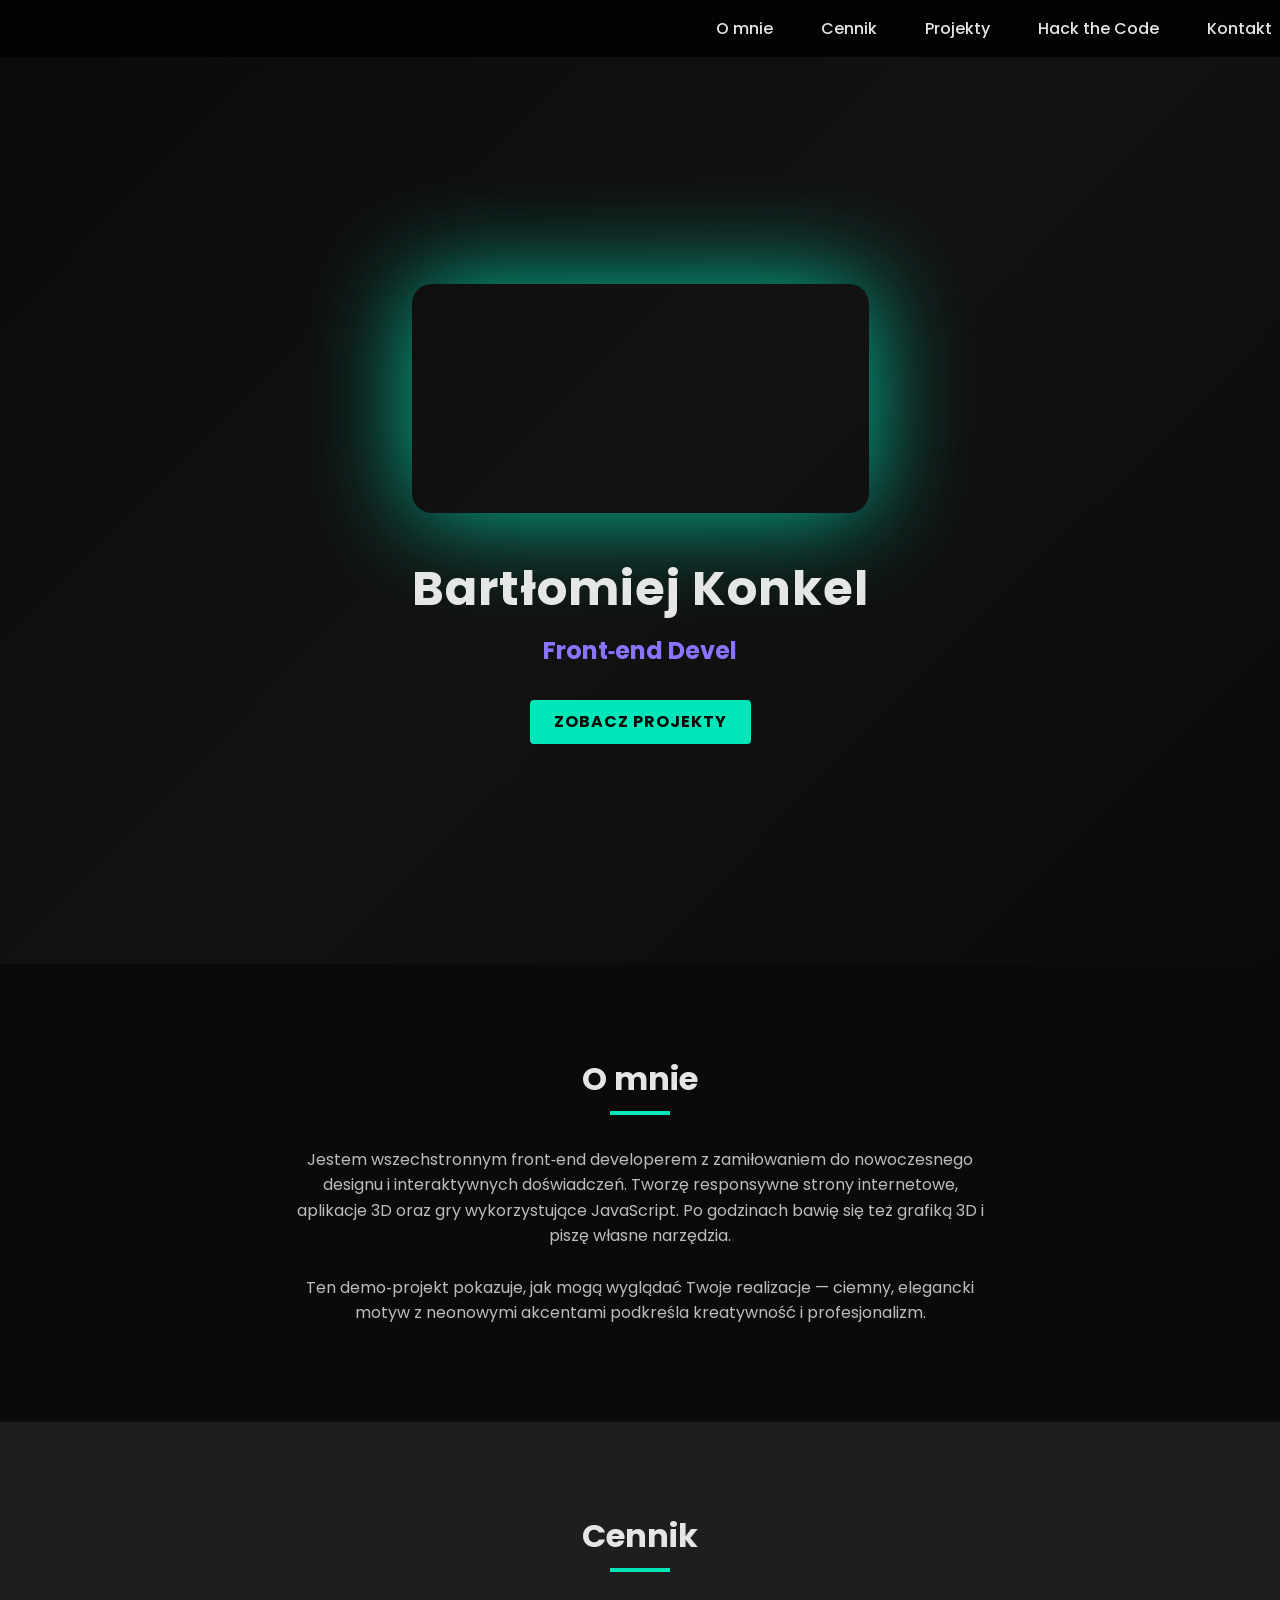
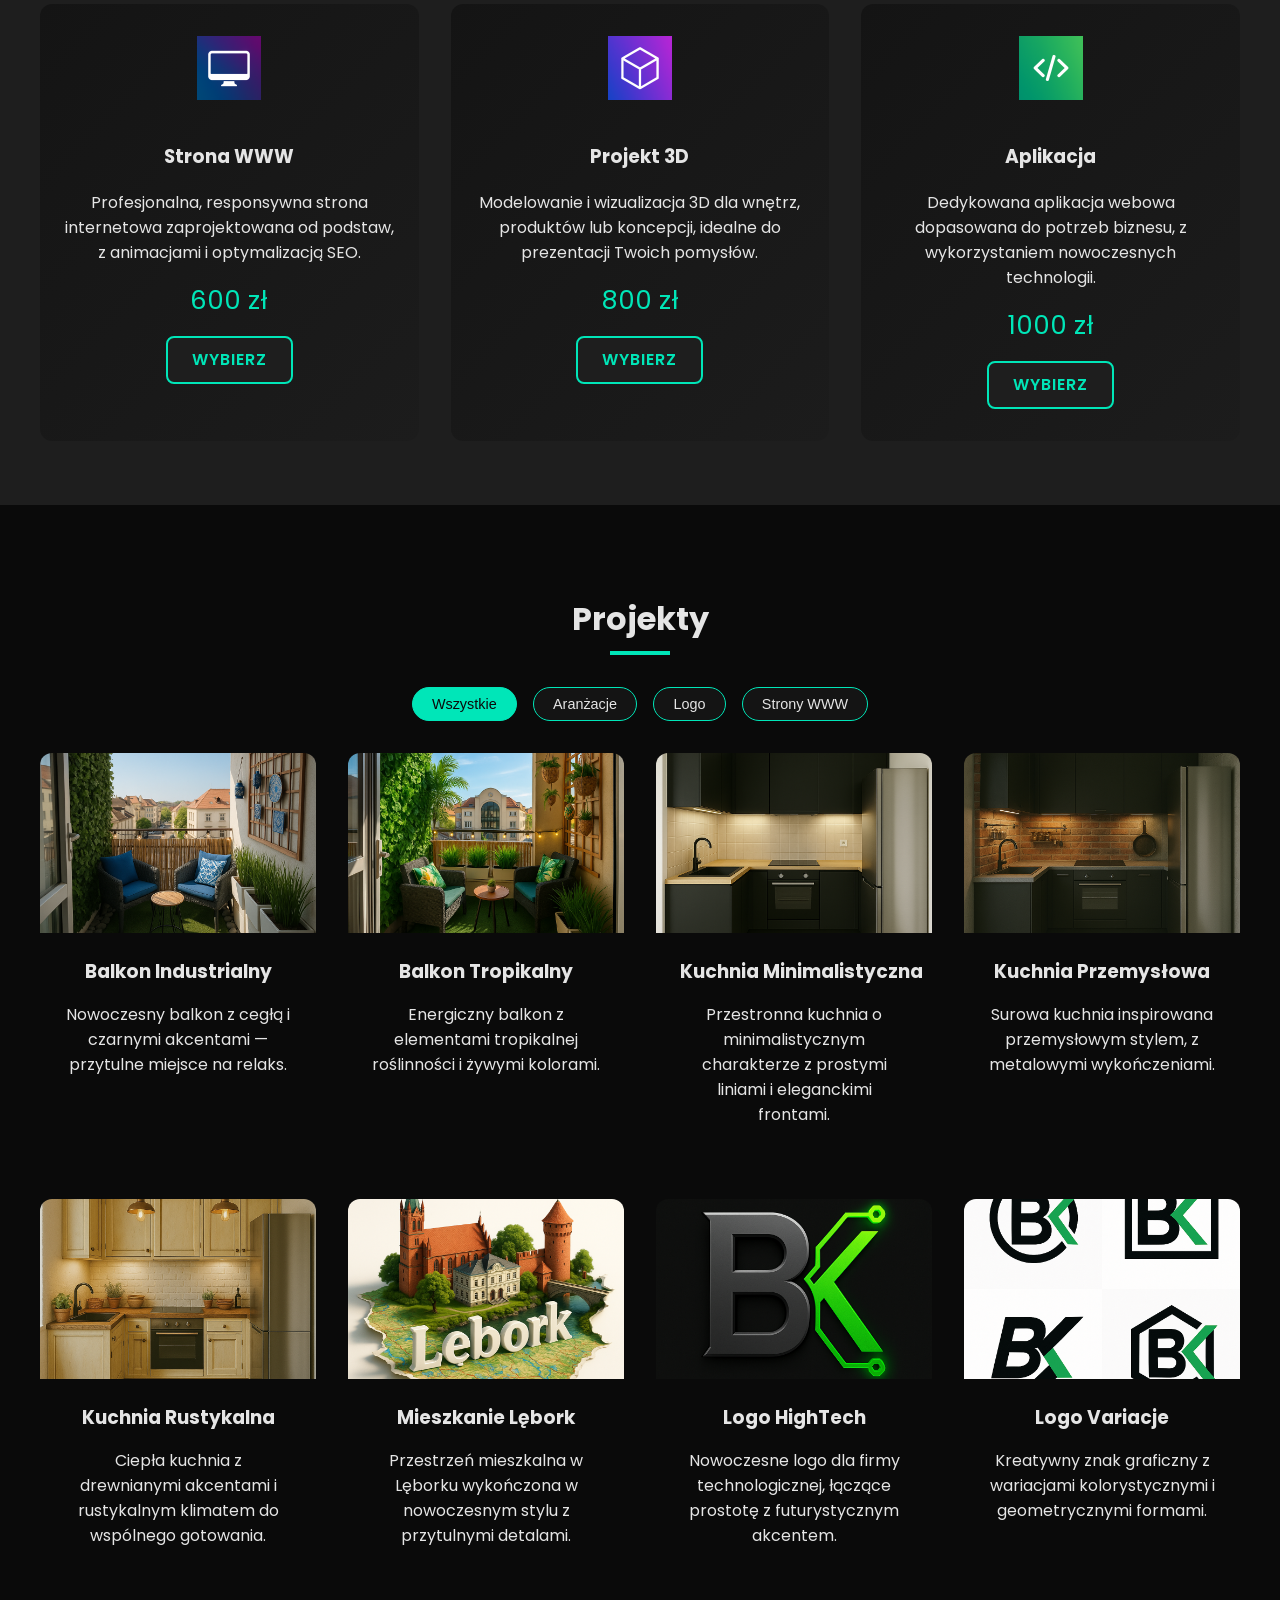
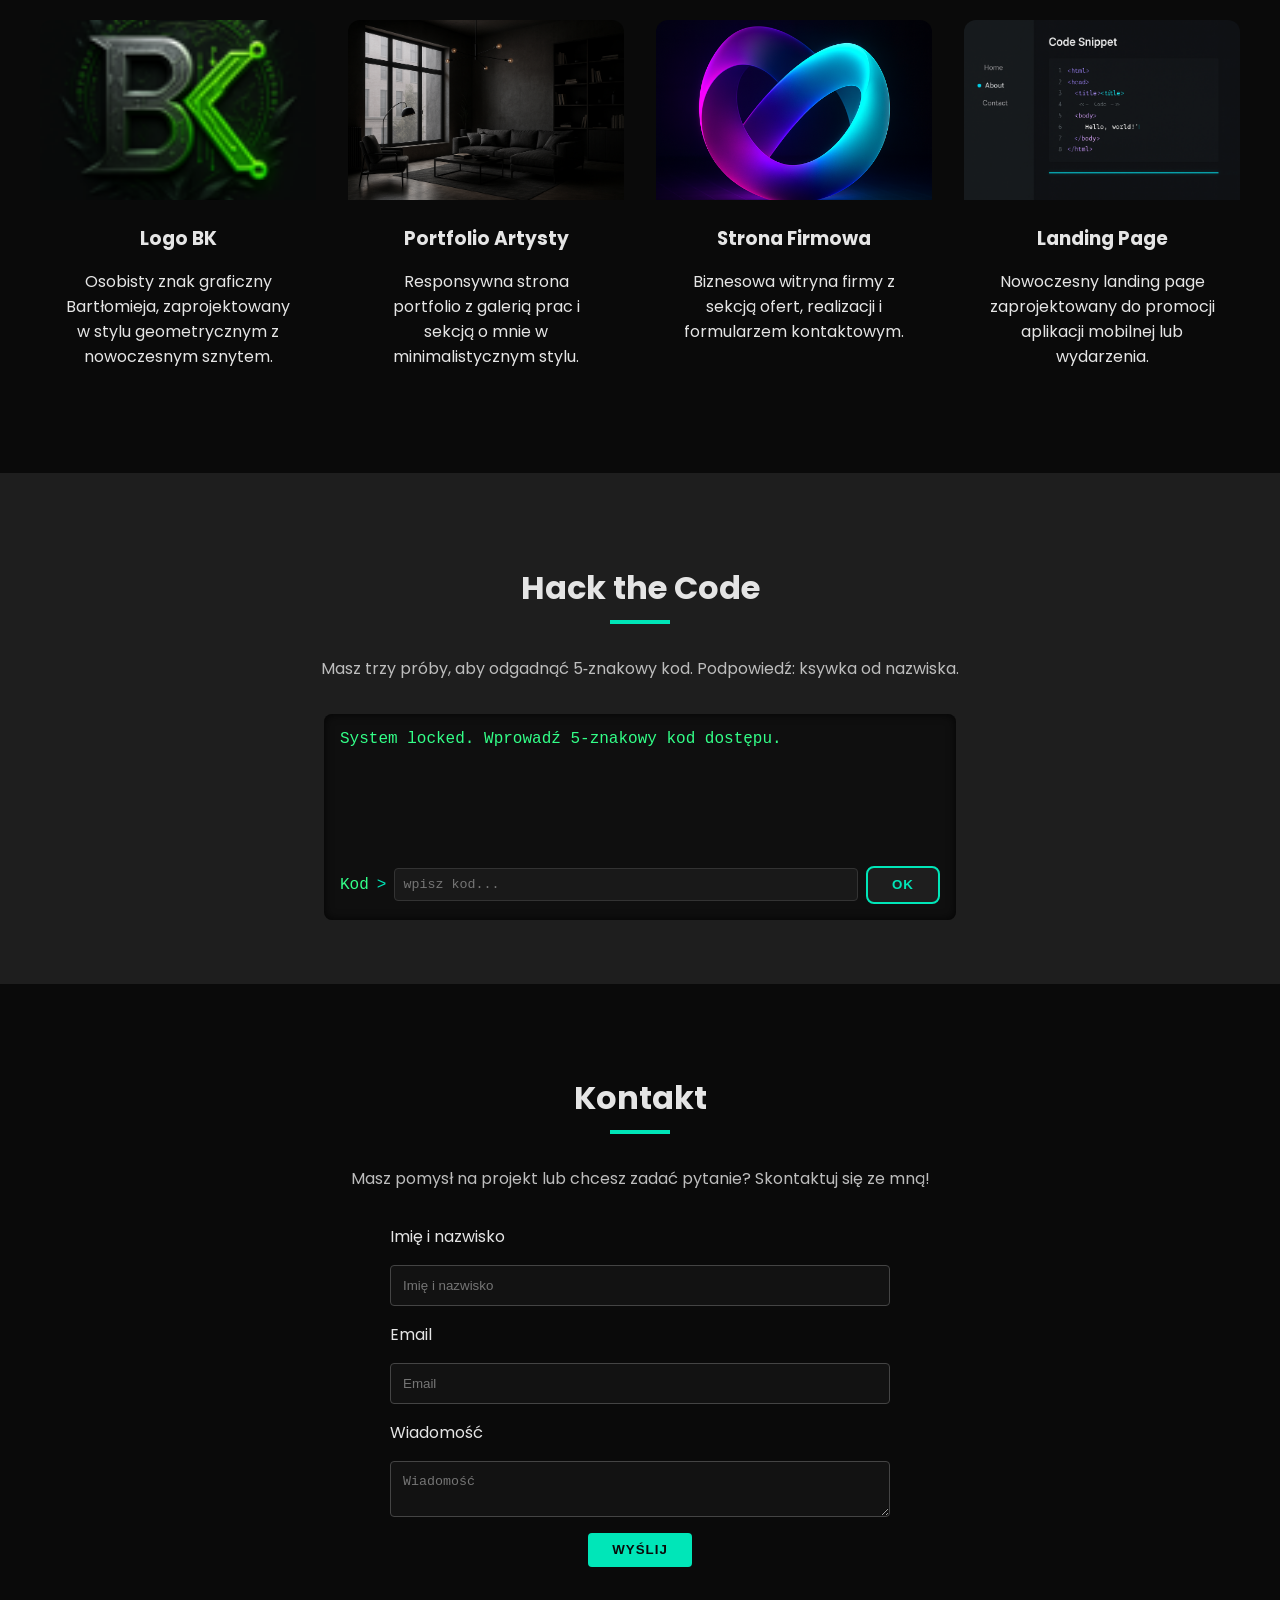
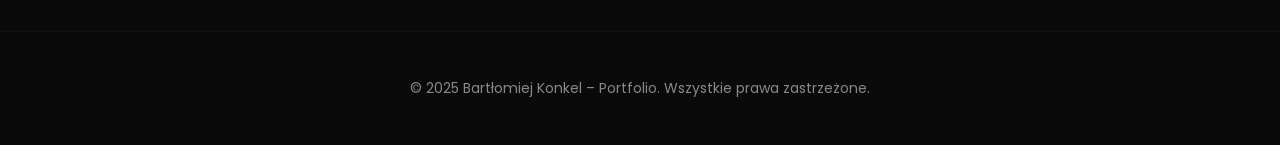
==== commit 10478c82: "Add base tag for relative asset paths" ====
--- a/index.html
+++ b/index.html
@@ -5,6 +5,7 @@
     <meta name="viewport" content="width=device-width, initial-scale=1.0">
     <meta name="description" content="Krótki opis strony portfolio Bartłomieja Konkela">
     <title>Portfolio – Bartłomiej Konkel</title>
+    <base href="./">
     <!-- Preconnects for Google Fonts -->
     <link rel="preconnect" href="https://fonts.googleapis.com">
     <link rel="preconnect" href="https://fonts.gstatic.com" crossorigin>
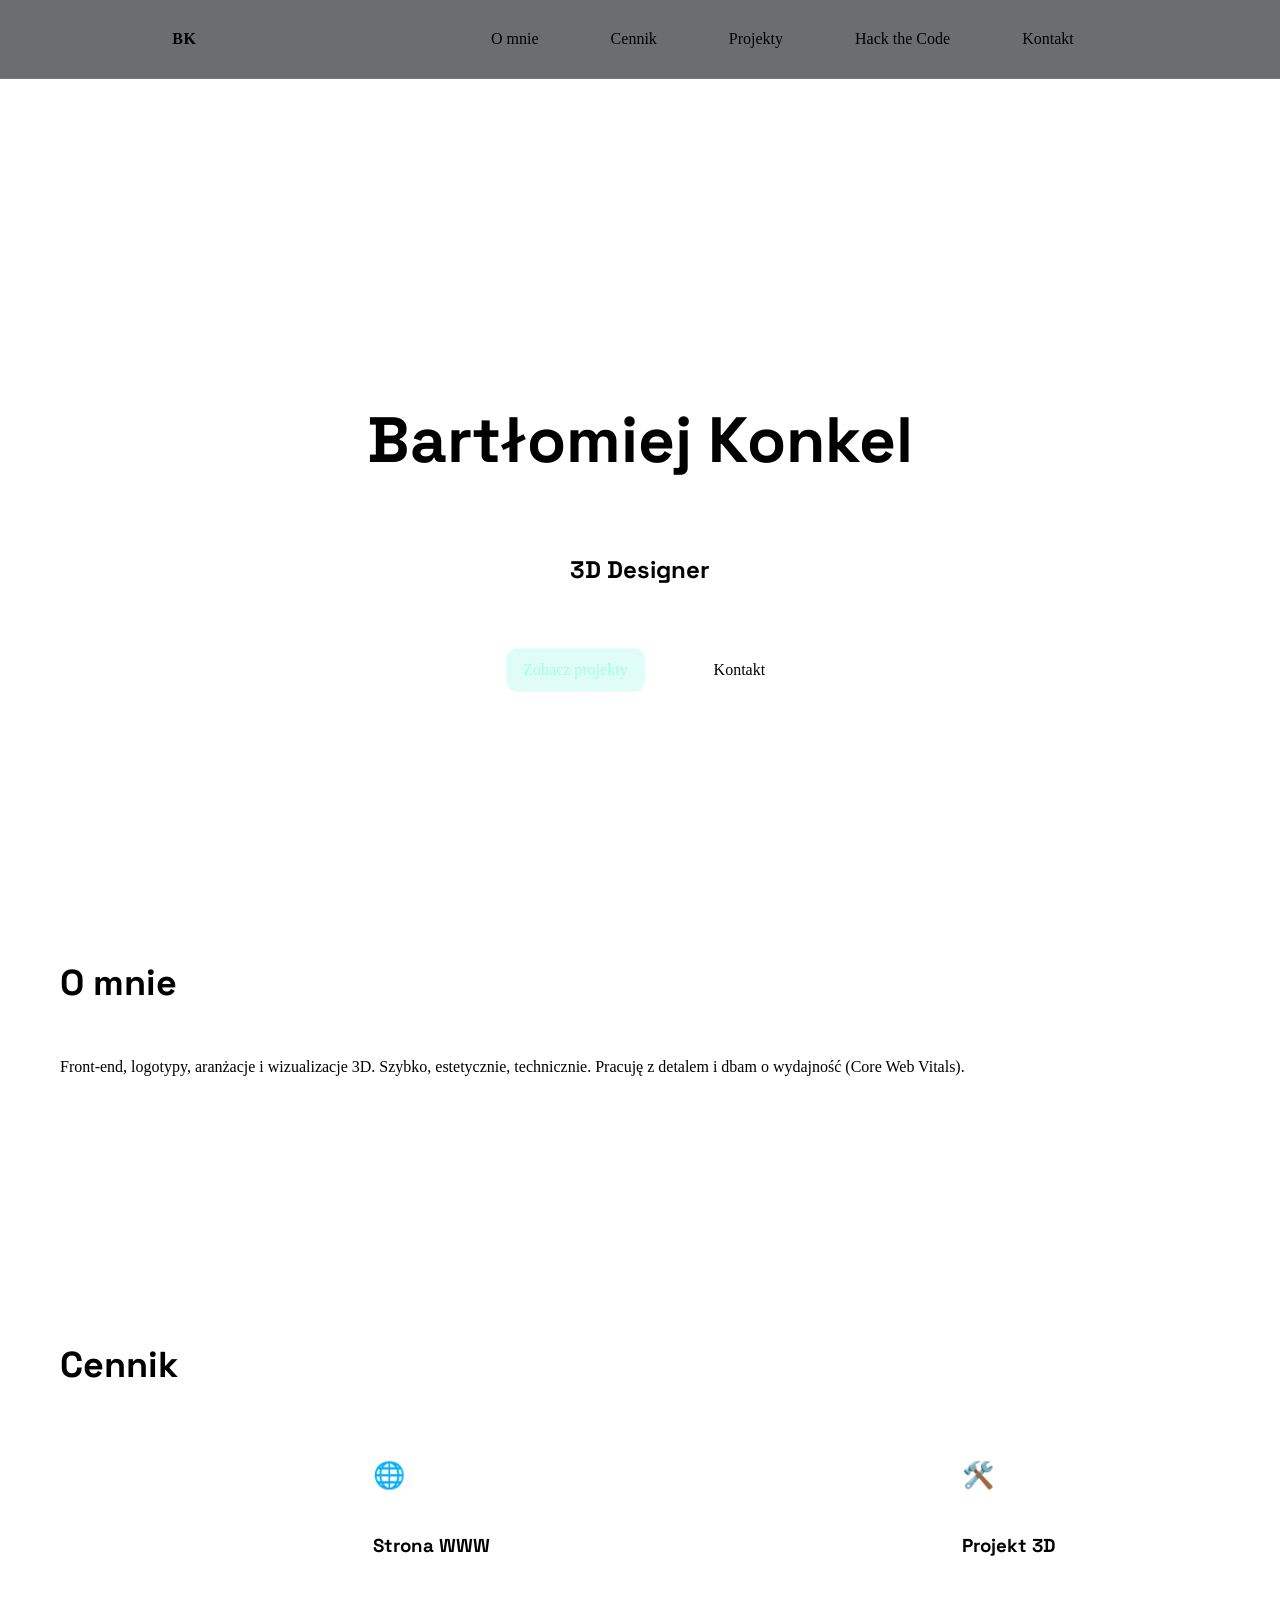
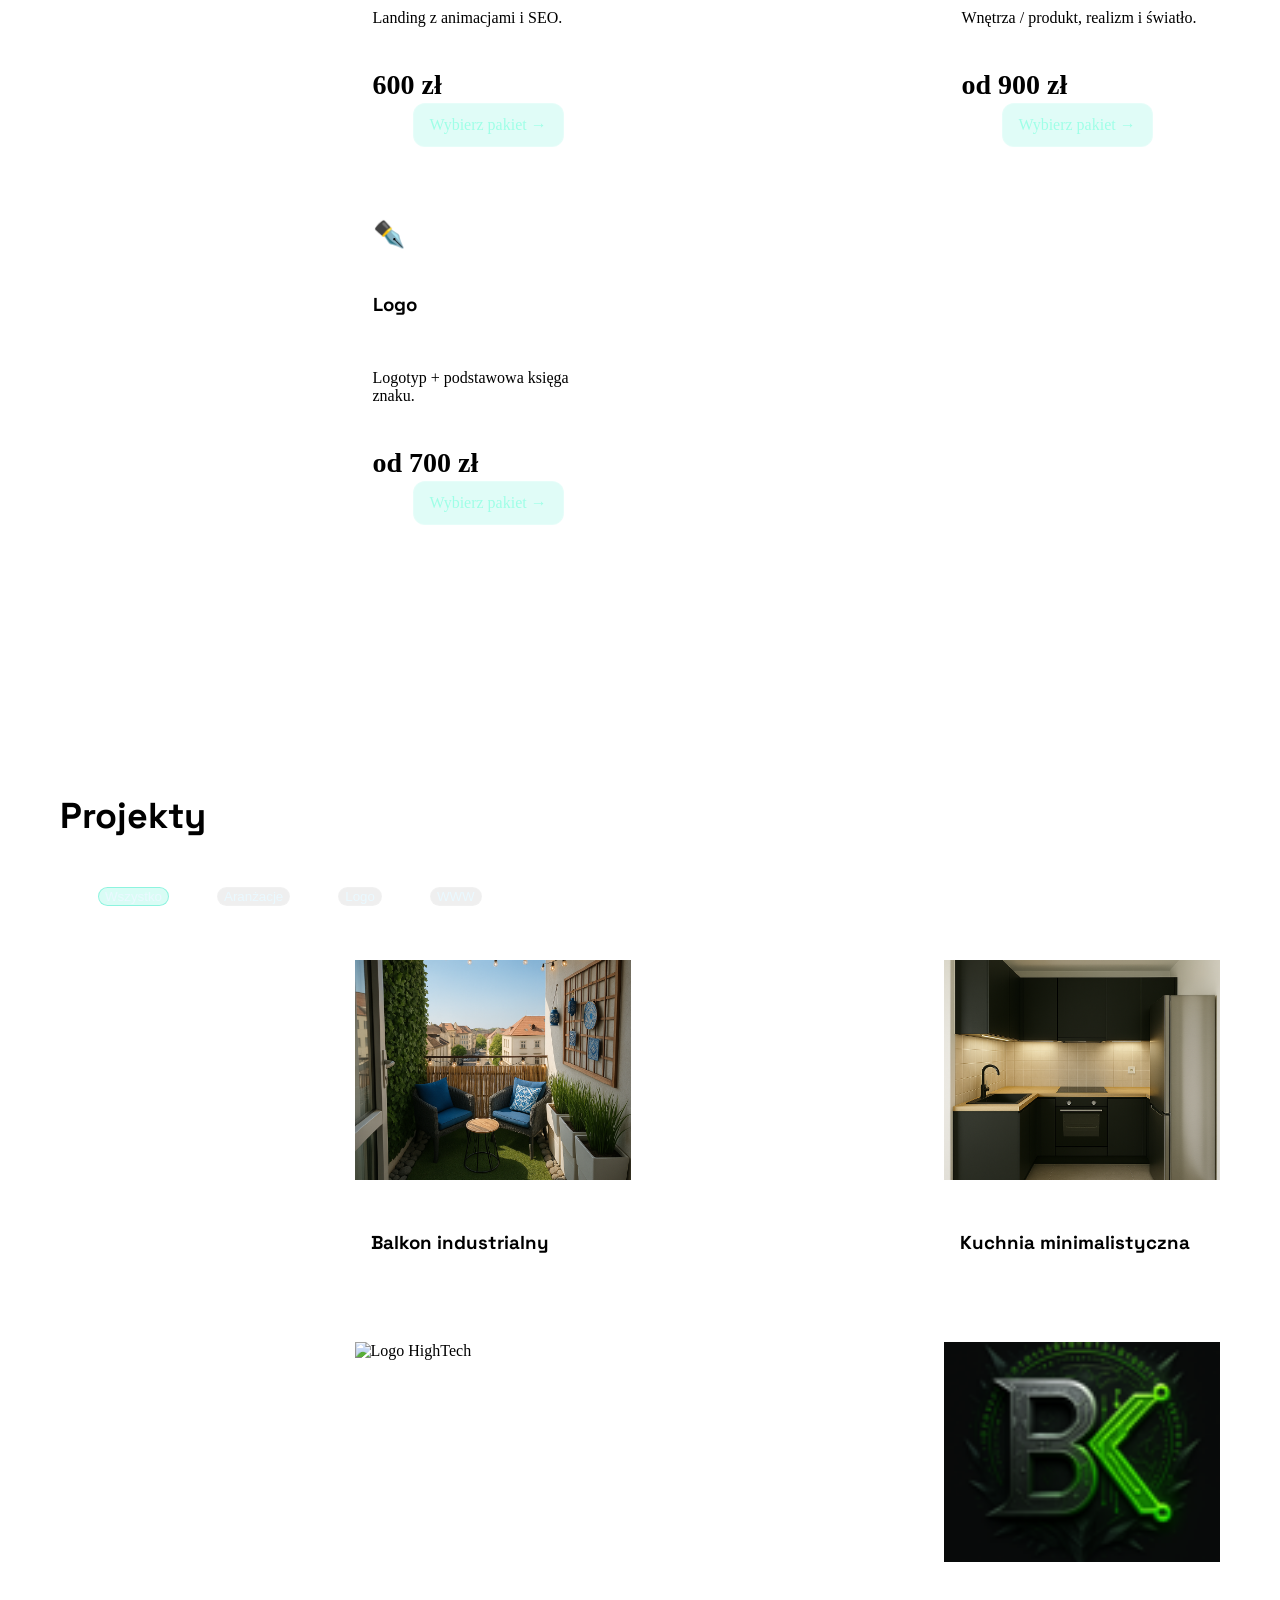
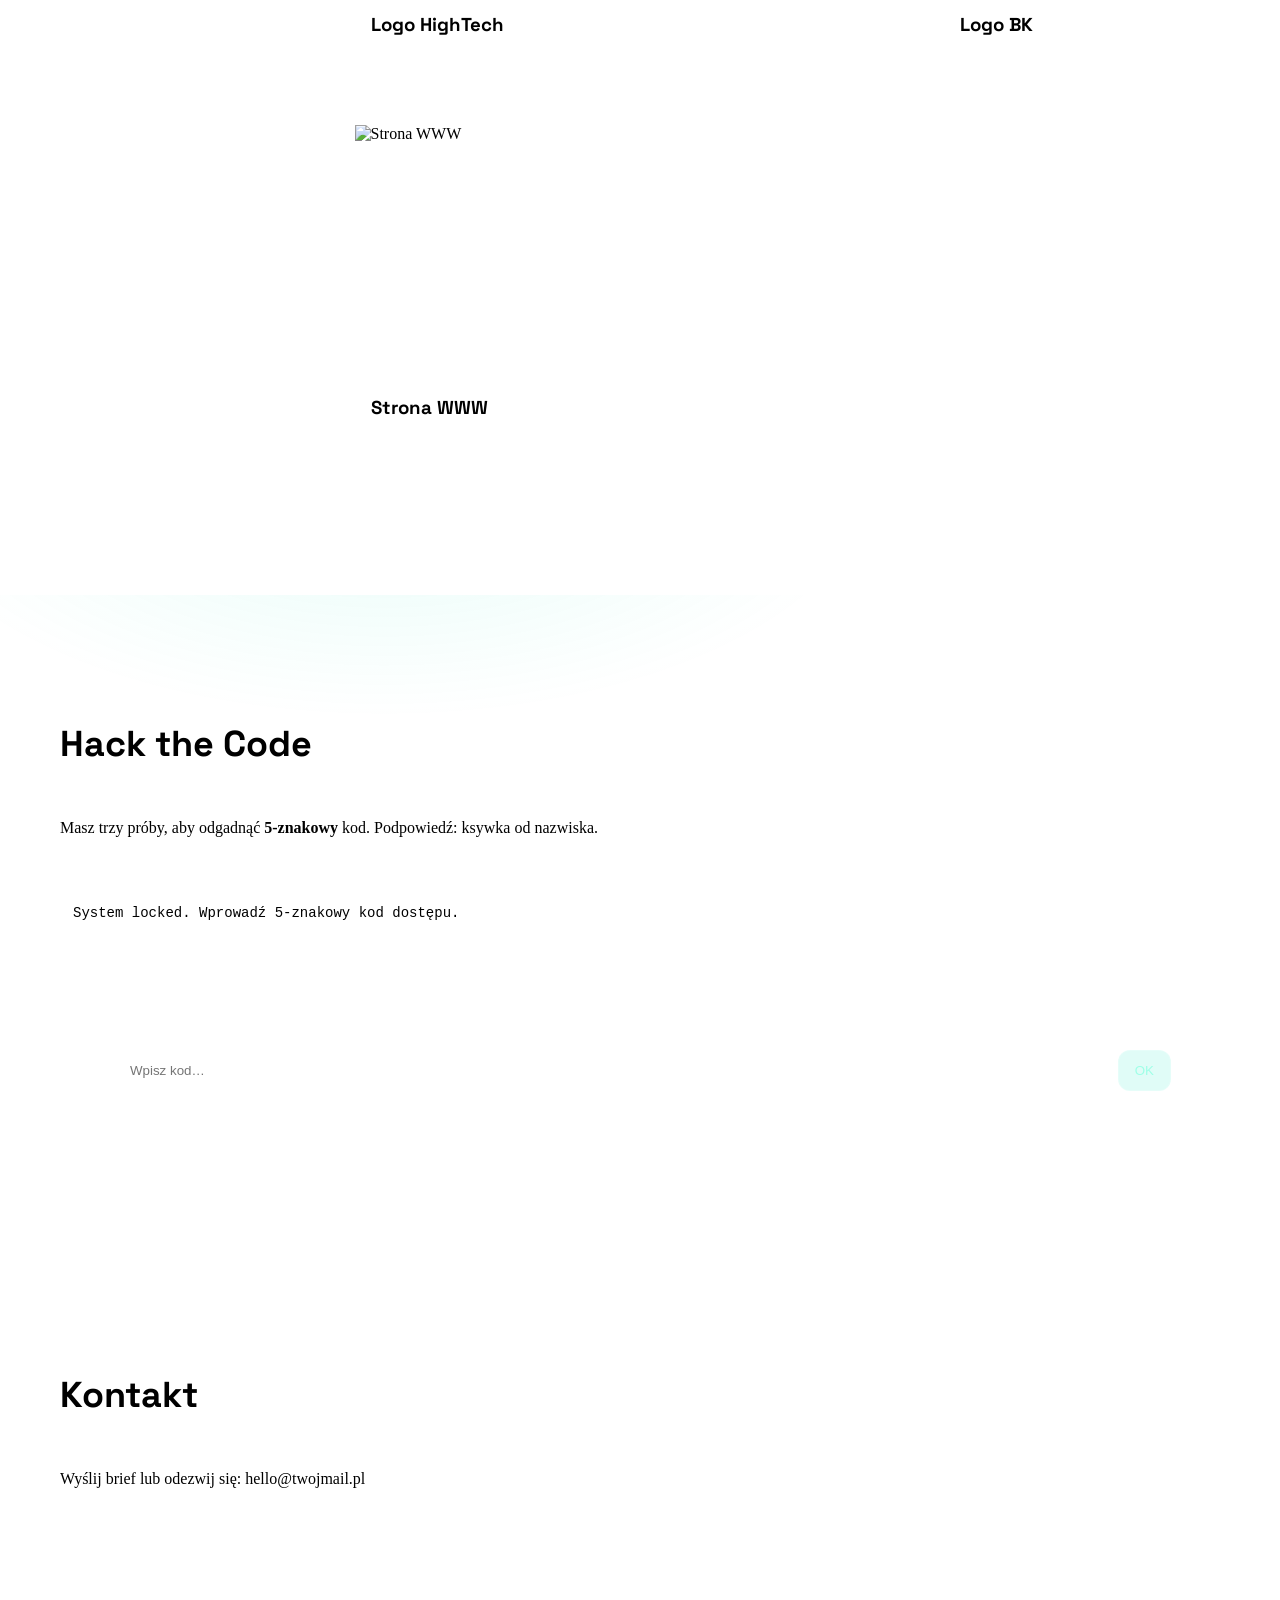
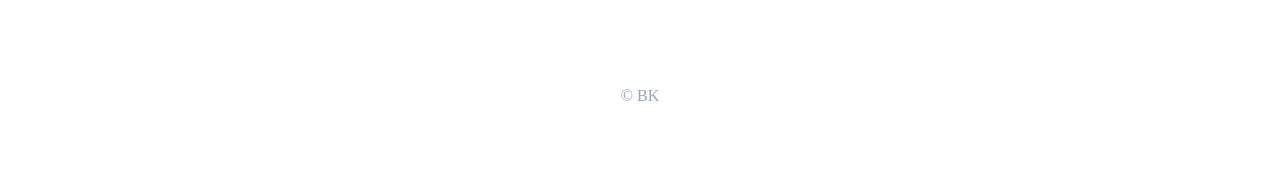
==== commit f4d5266a: "revamp-anim-A: A-typography + animations M, cursor aura, parallax, filters, typing, 5-char game" ====
--- a/index.html
+++ b/index.html
@@ -1,240 +1,151 @@
-<!DOCTYPE html>
+<!doctype html>
 <html lang="pl">
 <head>
-    <meta charset="UTF-8">
-    <meta name="viewport" content="width=device-width, initial-scale=1.0">
-    <meta name="description" content="Krótki opis strony portfolio Bartłomieja Konkela">
-    <title>Portfolio – Bartłomiej Konkel</title>
-    <base href="./">
-    <!-- Preconnects for Google Fonts -->
-    <link rel="preconnect" href="https://fonts.googleapis.com">
-    <link rel="preconnect" href="https://fonts.gstatic.com" crossorigin>
-    <!-- Import Poppins font for a modern look -->
-    <link href="https://fonts.googleapis.com/css2?family=Poppins:wght@400;600&display=swap" rel="stylesheet">
-    <link rel="stylesheet" href="style.css">
+  <meta charset="utf-8" />
+  <meta name="viewport" content="width=device-width, initial-scale=1" />
+  <title>Portfolio — BK (revamp-anim-A)</title>
+  <!-- Fonts A: Space Grotesk (heads) + Inter (text) -->
+  <link rel="preconnect" href="https://fonts.googleapis.com">
+  <link rel="preconnect" href="https://fonts.gstatic.com" crossorigin>
+  <link href="https://fonts.googleapis.com/css2?family=Inter:wght@400;500;600&family=Space+Grotesk:wght@500;700&display=swap" rel="stylesheet">
+  <link rel="stylesheet" href="style.css" />
 </head>
 <body>
-    <!-- Hero / landing section -->
-    <header id="hero" class="hero-section">
-        <div class="hero-content">
-            <!-- Video logo: autoplaying and muted -->
-            <video src="hero_logo_video.mp4" class="logo-video" autoplay loop muted playsinline></video>
-            <h1 class="hero-name">Bartłomiej&nbsp;Konkel</h1>
-            <!-- Subtitle will be populated by the typing effect in script.js; leave it empty so dynamic roles can be injected -->
-            <h2 id="typed-text" class="hero-subtitle"></h2>
-            <a href="#projects" class="btn btn-primary">Zobacz projekty</a>
-        </div>
-    </header>
+  <!-- Cursor aura -->
+  <div class="cursor-aura" aria-hidden="true"></div>
 
-    <!-- Sticky navigation -->
-    <nav id="main-nav" class="nav">
-        <ul>
-            <li><a href="#about">O&nbsp;mnie</a></li>
-            <li><a href="#services">Cennik</a></li>
-            <li><a href="#projects">Projekty</a></li>
-            <li><a href="#game">Hack the Code</a></li>
-            <li><a href="#contact">Kontakt</a></li>
-        </ul>
-    </nav>
+  <!-- NAV -->
+  <header class="nav">
+    <div class="container nav-inner">
+      <a href="#" class="brand">BK</a>
+      <nav class="menu">
+        <a href="#about">O mnie</a>
+        <a href="#pricing">Cennik</a>
+        <a href="#projects">Projekty</a>
+        <a href="#game">Hack the Code</a>
+        <a href="#contact">Kontakt</a>
+      </nav>
+    </div>
+  </header>
 
-    <!-- About section -->
-    <section id="about" class="section">
-        <div class="container">
-            <h2 class="section-title">O&nbsp;mnie</h2>
-            <p class="section-desc">
-                Jestem wszechstronnym front‑end developerem z zamiłowaniem do nowoczesnego designu i interaktywnych doświadczeń. 
-                Tworzę responsywne strony internetowe, aplikacje 3D oraz gry wykorzystujące JavaScript. Po godzinach bawię się też grafiką 3D i piszę własne narzędzia.<br>
-                <br>
-                Ten demo‑projekt pokazuje, jak mogą wyglądać Twoje realizacje — ciemny, elegancki motyw z neonowymi akcentami podkreśla kreatywność i profesjonalizm.
-            </p>
-        </div>
-    </section>
+  <!-- HERO -->
+  <section class="hero">
+    <div class="hero-bg">
+      <!-- podmień na <video> jeśli chcesz -->
+      <img src="hero_poster.jpg" alt="" onerror="this.style.display='none'">
+      <video src="hero_logo_video.mp4" autoplay muted loop playsinline></video>
+    </div>
+    <div class="hero-content reveal">
+      <h1 class="hero-title">Bartłomiej Konkel</h1>
+      <h2 id="typed-text" class="hero-subtitle"></h2>
+      <div class="hero-cta">
+        <a href="#projects" class="btn btn-primary magnet">Zobacz projekty</a>
+        <a href="#contact" class="btn btn-ghost">Kontakt</a>
+      </div>
+    </div>
+  </section>
 
-    <!-- Services / pricing section -->
-    <section id="services" class="section alt-section">
-        <div class="container">
-            <h2 class="section-title">Cennik</h2>
-            <div class="cards-row">
-                <!-- Website package -->
-                <div class="card">
-                    <img src="icon-web.png" alt="Projekt strony internetowej" class="card-icon">
-                    <h3>Strona&nbsp;WWW</h3>
-                    <p>Profesjonalna, responsywna strona internetowa zaprojektowana od podstaw, z animacjami i optymalizacją SEO.</p>
-                    <p class="price">600&nbsp;zł</p>
-                    <a href="#contact" class="btn btn-secondary">Wybierz</a>
-                </div>
-                <!-- 3D design package -->
-                <div class="card">
-                    <img src="icon-3d.png" alt="Projekt 3D" class="card-icon">
-                    <h3>Projekt&nbsp;3D</h3>
-                    <p>Modelowanie i wizualizacja 3D dla wnętrz, produktów lub koncepcji, idealne do prezentacji Twoich pomysłów.</p>
-                    <p class="price">800&nbsp;zł</p>
-                    <a href="#contact" class="btn btn-secondary">Wybierz</a>
-                </div>
-                <!-- Coding package -->
-                <div class="card">
-                    <img src="icon-code.png" alt="Kodowanie aplikacji" class="card-icon">
-                    <h3>Aplikacja</h3>
-                    <p>Dedykowana aplikacja webowa dopasowana do potrzeb biznesu, z wykorzystaniem nowoczesnych technologii.</p>
-                    <p class="price">1000&nbsp;zł</p>
-                    <a href="#contact" class="btn btn-secondary">Wybierz</a>
-                </div>
-            </div>
-        </div>
-    </section>
+  <!-- ABOUT -->
+  <section id="about" class="section reveal">
+    <div class="container">
+      <h2 class="section-title">O mnie</h2>
+      <p>Front-end, logotypy, aranżacje i wizualizacje 3D. Szybko, estetycznie, technicznie. Pracuję z detalem i dbam o wydajność (Core Web Vitals).</p>
+    </div>
+  </section>
 
-    <!-- Projects section -->
-    <section id="projects" class="section">
-        <div class="container">
-            <h2 class="section-title">Projekty</h2>
-            <!-- Filter buttons for categories -->
-            <div class="projects-filter">
-                <button class="filter-btn active" data-filter="all">Wszystkie</button>
-                <button class="filter-btn" data-filter="aranżacje">Aranżacje</button>
-                <button class="filter-btn" data-filter="logo">Logo</button>
-                <button class="filter-btn" data-filter="strony">Strony&nbsp;WWW</button>
-            </div>
-            <!-- Project cards grid -->
-            <div class="cards-row">
-                <!-- Aranżacje projects -->
-                <div class="project-card" data-category="aranżacje">
-                    <img src="realizacja_balkon_ok.png" alt="Balkon industrialny" class="project-img">
-                    <div class="project-info">
-                        <h3>Balkon&nbsp;Industrialny</h3>
-                        <p>Nowoczesny balkon z cegłą i czarnymi akcentami — przytulne miejsce na relaks.</p>
-                    </div>
-                </div>
-                <div class="project-card" data-category="aranżacje">
-                    <img src="realizacja_balkon_tropikalny.png" alt="Balkon tropikalny" class="project-img">
-                    <div class="project-info">
-                        <h3>Balkon&nbsp;Tropikalny</h3>
-                        <p>Energiczny balkon z elementami tropikalnej roślinności i żywymi kolorami.</p>
-                    </div>
-                </div>
-                <div class="project-card" data-category="aranżacje">
-                    <img src="realizacja_kuchnia_minimalistyczna.png" alt="Kuchnia minimalistyczna" class="project-img">
-                    <div class="project-info">
-                        <h3>Kuchnia&nbsp;Minimalistyczna</h3>
-                        <p>Przestronna kuchnia o minimalistycznym charakterze z prostymi liniami i eleganckimi frontami.</p>
-                    </div>
-                </div>
-                <div class="project-card" data-category="aranżacje">
-                    <img src="realizacja_kuchnia_przemyslowa.png" alt="Kuchnia przemysłowa" class="project-img">
-                    <div class="project-info">
-                        <h3>Kuchnia&nbsp;Przemysłowa</h3>
-                        <p>Surowa kuchnia inspirowana przemysłowym stylem, z metalowymi wykończeniami.</p>
-                    </div>
-                </div>
-                <div class="project-card" data-category="aranżacje">
-                    <img src="realizacja_kuchnia_rustykalna.png" alt="Kuchnia rustykalna" class="project-img">
-                    <div class="project-info">
-                        <h3>Kuchnia&nbsp;Rustykalna</h3>
-                        <p>Ciepła kuchnia z drewnianymi akcentami i rustykalnym klimatem do wspólnego gotowania.</p>
-                    </div>
-                </div>
-                <div class="project-card" data-category="aranżacje">
-                    <img src="realizacja_lebork_day.png" alt="Mieszkanie Lębork" class="project-img">
-                    <div class="project-info">
-                        <h3>Mieszkanie&nbsp;Lębork</h3>
-                        <p>Przestrzeń mieszkalna w Lęborku wykończona w nowoczesnym stylu z przytulnymi detalami.</p>
-                    </div>
-                </div>
-                <!-- Logo projects -->
-                <div class="project-card" data-category="logo">
-                    <img src="realizacja_logo_hightech.png" alt="Logo hightech" class="project-img">
-                    <div class="project-info">
-                        <h3>Logo&nbsp;HighTech</h3>
-                        <p>Nowoczesne logo dla firmy technologicznej, łączące prostotę z futurystycznym akcentem.</p>
-                    </div>
-                </div>
-                <div class="project-card" data-category="logo">
-                    <img src="realizacja_logo_variacje.png" alt="Logo Variacje" class="project-img">
-                    <div class="project-info">
-                        <h3>Logo&nbsp;Variacje</h3>
-                        <p>Kreatywny znak graficzny z wariacjami kolorystycznymi i geometrycznymi formami.</p>
-                    </div>
-                </div>
+  <!-- PRICING -->
+  <section id="pricing" class="section reveal">
+    <div class="container">
+      <h2 class="section-title">Cennik</h2>
+      <div class="cards-row">
+        <div class="pricing-card card">
+          <div class="icon">🌐</div>
+          <h3>Strona WWW</h3>
+          <p>Landing z animacjami i SEO.</p>
+          <div class="price">600 zł</div>
+          <a class="btn btn-primary">Wybierz pakiet →</a>
+        </div>
+        <div class="pricing-card card">
+          <div class="icon">🛠️</div>
+          <h3>Projekt 3D</h3>
+          <p>Wnętrza / produkt, realizm i światło.</p>
+          <div class="price">od 900 zł</div>
+          <a class="btn btn-primary">Wybierz pakiet →</a>
+        </div>
+        <div class="pricing-card card">
+          <div class="icon">✒️</div>
+          <h3>Logo</h3>
+          <p>Logotyp + podstawowa księga znaku.</p>
+          <div class="price">od 700 zł</div>
+          <a class="btn btn-primary">Wybierz pakiet →</a>
+        </div>
+      </div>
+    </div>
+  </section>
 
-                <!-- Additional logo project using personal BK logo -->
-                <div class="project-card" data-category="logo">
-                    <img src="logo_100.png" alt="Logo BK" class="project-img">
-                    <div class="project-info">
-                        <h3>Logo&nbsp;BK</h3>
-                        <p>Osobisty znak graficzny Bartłomieja, zaprojektowany w stylu geometrycznym z nowoczesnym sznytem.</p>
-                    </div>
-                </div>
-                <!-- Strony WWW projects -->
-                <div class="project-card" data-category="strony">
-                    <img src="project1.png" alt="Strona portfolio" class="project-img">
-                    <div class="project-info">
-                        <h3>Portfolio&nbsp;Artysty</h3>
-                        <p>Responsywna strona portfolio z galerią prac i sekcją o mnie w minimalistycznym stylu.</p>
-                    </div>
-                </div>
-                <div class="project-card" data-category="strony">
-                    <img src="project2.png" alt="Strona firmowa" class="project-img">
-                    <div class="project-info">
-                        <h3>Strona&nbsp;Firmowa</h3>
-                        <p>Biznesowa witryna firmy z sekcją ofert, realizacji i formularzem kontaktowym.</p>
-                    </div>
-                </div>
-                <div class="project-card" data-category="strony">
-                    <img src="project3.png" alt="Landing page" class="project-img">
-                    <div class="project-info">
-                        <h3>Landing&nbsp;Page</h3>
-                        <p>Nowoczesny landing page zaprojektowany do promocji aplikacji mobilnej lub wydarzenia.</p>
-                    </div>
-                </div>
-            </div>
-        </div>
-    </section>
+  <!-- PROJECTS -->
+  <section id="projects" class="section reveal">
+    <div class="container">
+      <h2 class="section-title">Projekty</h2>
+      <div class="projects-filter">
+        <button class="active" data-filter="all">Wszystko</button>
+        <button data-filter="aranżacje">Aranżacje</button>
+        <button data-filter="logo">Logo</button>
+        <button data-filter="www">WWW</button>
+      </div>
+      <div class="cards-grid">
+        <!-- Przykładowe karty (podmień na swoje pliki) -->
+        <div class="project-card card" data-category="aranżacje">
+          <img class="project-img" src="realizacja_balkon_ok.png" alt="Balkon industrialny">
+          <div class="project-info"><h3>Balkon industrialny</h3></div>
+        </div>
+        <div class="project-card card" data-category="aranżacje">
+          <img class="project-img" src="realizacja_kuchnia_minimalistyczna.png" alt="Kuchnia minimalistyczna">
+          <div class="project-info"><h3>Kuchnia minimalistyczna</h3></div>
+        </div>
+        <div class="project-card card" data-category="logo">
+          <img class="project-img" src="realizacja_logo_higtech.png" alt="Logo HighTech">
+          <div class="project-info"><h3>Logo HighTech</h3></div>
+        </div>
+        <div class="project-card card" data-category="logo">
+          <img class="project-img" src="logo_100.png" alt="Logo BK">
+          <div class="project-info"><h3>Logo BK</h3></div>
+        </div>
+        <div class="project-card card" data-category="www">
+          <img class="project-img" src="realizacja_www_placeholder.png" alt="Strona WWW">
+          <div class="project-info"><h3>Strona WWW</h3></div>
+        </div>
+      </div>
+    </div>
+  </section>
 
-    <!-- Game section -->
-    <section id="game" class="section alt-section">
-        <div class="container">
-            <h2 class="section-title">Hack&nbsp;the&nbsp;Code</h2>
-            <p class="section-desc">Masz trzy próby, aby odgadnąć 5‑znakowy kod. Podpowiedź: ksywka od nazwiska.</p>
-              <div id="terminal" class="terminal">
-                  <div id="terminal-output" class="terminal-output"></div>
-                  <div class="terminal-input-row">
-                      <label for="terminal-input">Kod</label>
-                      <span class="prompt">&gt;</span>
-                      <input type="text" id="terminal-input" class="terminal-input" autocomplete="off" placeholder="wpisz kod...">
-                      <button id="terminal-btn" class="btn btn-secondary">OK</button>
-                  </div>
-              </div>
-        </div>
-    </section>
+  <!-- GAME -->
+  <section id="game" class="section alt-section reveal">
+    <div class="container">
+      <h2 class="section-title">Hack the Code</h2>
+      <p class="section-desc">Masz trzy próby, aby odgadnąć <strong>5-znakowy</strong> kod. Podpowiedź: ksywka od nazwiska.</p>
+      <div class="terminal">
+        <div id="terminal-output"></div>
+        <div class="terminal-input">
+          <input id="terminal-input" type="text" placeholder="Wpisz kod…" maxlength="12"/>
+          <button id="terminal-submit" class="btn btn-primary">OK</button>
+        </div>
+      </div>
+    </div>
+  </section>
 
-    <!-- Contact section -->
-    <section id="contact" class="section">
-        <div class="container">
-            <h2 class="section-title">Kontakt</h2>
-            <p class="section-desc">Masz pomysł na projekt lub chcesz zadać pytanie? Skontaktuj się ze mną!</p>
-              <form id="contact-form" class="contact-form">
-                  <label for="contact-name">Imię i nazwisko</label>
-                  <input type="text" id="contact-name" name="name" placeholder="Imię i nazwisko" required>
+  <!-- CONTACT -->
+  <section id="contact" class="section reveal">
+    <div class="container">
+      <h2 class="section-title">Kontakt</h2>
+      <p>Wyślij brief lub odezwij się: <a href="mailto:hello@twojmail.pl">hello@twojmail.pl</a></p>
+    </div>
+  </section>
 
-                  <label for="contact-email">Email</label>
-                  <input type="email" id="contact-email" name="email" placeholder="Email" required>
+  <footer class="footer">
+    <div class="container">© BK</div>
+  </footer>
 
-                  <label for="contact-message">Wiadomość</label>
-                  <textarea id="contact-message" name="message" placeholder="Wiadomość" required></textarea>
-
-                  <button type="submit" class="btn btn-primary">Wyślij</button>
-              </form>
-        </div>
-    </section>
-
-    <!-- Footer -->
-    <footer class="footer">
-        <div class="container">
-            <p>&copy; 2025 Bartłomiej Konkel &ndash; Portfolio. Wszystkie prawa zastrzeżone.</p>
-        </div>
-    </footer>
-
-    <!-- Container for confetti particles (injected by JS) -->
-    <div id="confetti-container"></div>
-    <script src="script.js"></script>
+  <script src="script.js"></script>
 </body>
 </html>
--- a/style.css
+++ b/style.css
@@ -1,383 +1,97 @@
-/* Base styles */
-html, body {
-    margin: 0;
-    padding: 0;
-    box-sizing: border-box;
-    /* Use Poppins for a modern, clean look */
-    font-family: 'Poppins', sans-serif;
-    background-color: #0a0a0a;
-    color: #e5e5e5;
-    scroll-behavior: smooth;
+:root{
+  --bg:#0b0c10; --bg-2:#0e0f17; --fg:#e9eef2; --muted:#8a94a6;
+  --acc:#00e6b8; --card:#12131a; --card-alt:#0f1117; --ease:cubic-bezier(.22,.61,.36,1);
 }
+*{box-sizing:border-box} html,body{margin:0;padding:0}
+body{
+  font-family: Inter, system-ui, -apple-system, Segoe UI, Roboto, Arial, sans-serif;
+  color:var(--fg); background:linear-gradient(180deg,var(--bg),var(--bg-2) 60%,var(--bg));
+}
+h1,h2,h3,.section-title,.hero-title{font-family:"Space Grotesk",system-ui,sans-serif}
+a{color:inherit;text-decoration:none}
+.container{width:min(1200px,100%);margin:0 auto;padding:0 20px}
 
-/* Colour palette */
-:root {
-    --primary-color: #00e6b8;
-    --secondary-color: #1e1e1e;
-    --card-bg: #141414;
-    --card-bg-alt: #1c1c1c;
-    --text-color: #e5e5e5;
-    --accent-color: #8c73ff;
-}
+/* NAV */
+.nav{position:fixed;top:0;left:0;right:0;z-index:999;background:rgba(11,12,16,.6);
+  backdrop-filter:blur(10px);border-bottom:1px solid rgba(255,255,255,.06)}
+.nav-inner{display:flex;align-items:center;justify-content:space-between;padding:12px 0}
+.brand{font-weight:700;letter-spacing:.5px}
+.menu{display:flex;gap:22px}
+.menu a{position:relative}
+.menu a::after{content:"";position:absolute;left:0;bottom:-6px;height:2px;width:0;background:var(--acc);transition:width .25s var(--ease)}
+.menu a:hover::after,.menu a[aria-current="page"]::after{width:100%}
 
-a {
-    color: var(--primary-color);
-    text-decoration: none;
-    transition: color 0.3s;
-}
-
-a:hover {
-    color: var(--accent-color);
-}
-
-/* Hero section */
-.hero-section {
-    position: relative;
-    height: 100vh;
-    display: flex;
-    align-items: center;
-    justify-content: center;
-    padding-top: 4rem; /* Account for fixed navbar */
-    text-align: center;
-    background: linear-gradient(135deg, #0a0a0a 0%, #121212 50%, #0a0a0a 100%);
-}
-
-.hero-content {
-    z-index: 1;
-}
-
-.hero-name {
-    font-size: 3rem;
-    margin: 0;
-    letter-spacing: 1px;
-}
-
-.hero-subtitle {
-    font-size: 1.5rem;
-    margin: 0.5rem 0 2rem 0;
-    color: var(--accent-color);
-    min-height: 1.6rem;
-}
-
-/* Video logo in hero section */
-.logo-video {
-    /* Enlarge the video logo and blend it with the background */
-    /* Make the video logo much larger and let it blend seamlessly with the hero background. */
-    width: 100%;
-    max-width: 480px;
-    height: auto;
-    margin: 0 auto 2.5rem auto;
-    display: block;
-    border-radius: 20px;
-    box-shadow: 0 0 100px rgba(0, 230, 184, 0.9);
-    opacity: 0.92;
-    /* Use screen blending so the green glow feels like part of the background */
-    mix-blend-mode: screen;
-}
-
-.btn {
-    display: inline-block;
-    padding: 0.6rem 1.5rem;
-    border-radius: 4px;
-    text-transform: uppercase;
-    letter-spacing: 1px;
-    cursor: pointer;
-    transition: background-color 0.3s, box-shadow 0.3s;
-    border: none;
-    font-weight: bold;
-}
-
-.btn-primary {
-    background-color: var(--primary-color);
-    color: #0a0a0a;
-}
-
-.btn-primary:hover {
-    box-shadow: 0 0 10px var(--primary-color);
-}
-
-.btn-secondary {
-    background-color: var(--secondary-color);
-    color: var(--primary-color);
-    border: 2px solid var(--primary-color);
-    border-radius: 8px;
-    font-weight: 600;
-}
-
-.btn-secondary:hover {
-    background-color: var(--primary-color);
-    color: #0a0a0a;
-    box-shadow: 0 0 10px var(--primary-color);
-}
-
-/* Projects filter buttons */
-.projects-filter {
-    display: flex;
-    justify-content: center;
-    flex-wrap: wrap;
-    gap: 1rem;
-    margin-bottom: 2rem;
-}
-
-.filter-btn {
-    background: var(--card-bg);
-    color: var(--text-color);
-    border: 1px solid var(--primary-color);
-    padding: 0.5rem 1.2rem;
-    border-radius: 20px;
-    cursor: pointer;
-    transition: background-color 0.3s, color 0.3s, box-shadow 0.3s;
-    font-size: 0.9rem;
-    font-weight: 500;
-}
-
-.filter-btn:hover {
-    background-color: var(--primary-color);
-    color: #0a0a0a;
-    box-shadow: 0 0 8px var(--primary-color);
-}
-
-.filter-btn.active {
-    background-color: var(--primary-color);
-    color: #0a0a0a;
-}
-
-/* Navigation */
-.nav {
-    /* Make the navigation bar fixed at the very top of the viewport */
-    position: fixed;
-    top: 0;
-    left: 0;
-    width: 100%;
-    background-color: rgba(0, 0, 0, 0.8);
-    backdrop-filter: blur(5px);
-    padding: 0.5rem 1rem;
-    z-index: 1000;
-}
-
-.nav ul {
-    list-style: none;
-    margin: 0;
-    padding: 0.5rem 1rem;
-    display: flex;
-    /* Align navigation items to the right to avoid the centered look */
-    justify-content: flex-end;
-    gap: 2rem;
-}
-
-.nav li a {
-    color: var(--text-color);
-    font-weight: 500;
-    padding: 0.5rem;
-    transition: color 0.3s, border-bottom 0.3s;
-    border-bottom: 2px solid transparent;
-}
-
-.nav li a:hover,
-.nav li a:focus {
-    color: var(--primary-color);
-    border-bottom: 2px solid var(--primary-color);
-}
+/* HERO */
+.hero{position:relative;min-height:82vh;display:grid;place-items:center;padding-top:60px}
+.hero-bg{position:absolute;inset:0;z-index:-1}
+.hero-bg video,.hero-bg img{width:100%;height:100%;object-fit:cover;display:block;transform:scale(1.04);animation:heroZoom 6s ease-in-out infinite alternate;opacity:.9;mix-blend-mode:screen}
+@keyframes heroZoom{from{transform:scale(1.04)}to{transform:scale(1.08)}}
+.hero-content{text-align:center;padding:6rem 1.2rem 3rem}
+.hero-title{font-size:clamp(38px,7vw,64px);line-height:1.04}
+.hero-subtitle{margin-top:.6rem;color:var(--acc);min-height:1.4em}
+.hero-cta{margin-top:1.4rem;display:flex;gap:12px;justify-content:center;flex-wrap:wrap}
 
 /* Sections */
-.section {
-    padding: 4rem 1rem;
+.section{padding:90px 0 70px}
+.section-title{font-size:clamp(26px,3vw,36px);margin:0 0 18px}
+
+/* Cards */
+.cards-row{display:grid;grid-template-columns:repeat(auto-fit,minmax(240px,1fr));gap:18px}
+.cards-grid{display:grid;grid-template-columns:repeat(auto-fit,minmax(260px,1fr));gap:18px}
+.card{
+  background:linear-gradient(135deg,rgba(255,255,255,.06),rgba(255,255,255,.02));
+  border:1px solid rgba(255,255,255,.08);border-radius:16px;padding:18px;
+  transition:transform .35s var(--ease), box-shadow .35s var(--ease);transform-style:preserve-3d
 }
+.card:hover{transform:translateY(-8px);box-shadow:0 18px 50px rgba(0,0,0,.35)}
+.pricing-card .icon{font-size:26px;margin-bottom:6px}
+.price{font-size:28px;font-weight:700;margin:8px 0 2px}
 
-.alt-section {
-    background-color: var(--secondary-color);
+/* Projects */
+.project-card{overflow:hidden;padding:0}
+.project-img{width:100%;height:220px;object-fit:cover;display:block;transition:transform .5s var(--ease)}
+.project-card:hover .project-img{transform:scale(1.04)}
+.project-info{padding:14px 16px 16px}
+
+/* Filter */
+.projects-filter{display:flex;gap:10px;flex-wrap:wrap;margin:12px 0 18px}
+.projects-filter button{
+  background:rgba(255,255,255,.04);border:1px solid rgba(255,255,255,.12);color:#eaf9ff;
+  padding:8px 12px;border-radius:999px;cursor:pointer;transition:background .2s,border .2s,transform .2s
 }
+.projects-filter button:hover{transform:translateY(-1px)}
+.projects-filter button.active{background:rgba(0,230,184,.15);border-color:rgba(0,230,184,.35)}
 
-.container {
-    max-width: 1200px;
-    margin: 0 auto;
-    padding: 0 1rem;
-}
+/* Buttons */
+.btn{display:inline-flex;align-items:center;justify-content:center;gap:8px;padding:12px 16px;border-radius:12px;border:1px solid rgba(255,255,255,.18);cursor:pointer;user-select:none}
+.btn-primary{background:rgba(0,230,184,.12);color:#9fffe7}
+.btn-primary:hover{background:rgba(0,230,184,.18)}
+.btn-ghost{background:transparent}
 
-.section-title {
-    font-size: 2rem;
-    margin-bottom: 2rem;
-    position: relative;
-    text-align: center;
-}
+/* Terminal (game) */
+.alt-section{background:radial-gradient(1000px 500px at 30% -20%,rgba(0,230,184,.1),transparent 50%)}
+.terminal{background:rgba(255,255,255,.04);border:1px solid rgba(255,255,255,.08);border-radius:12px;padding:12px}
+#terminal-output{min-height:120px;font-family:ui-monospace,Menlo,Consolas,monospace;font-size:14px;line-height:1.6}
+.terminal-input{display:flex;gap:8px;margin-top:10px}
+.terminal-input input{flex:1;background:rgba(255,255,255,.06);border:1px solid rgba(255,255,255,.12);color:#eaf9ff;border-radius:10px;padding:10px 12px;outline:none}
 
-.section-title::after {
-    content: "";
-    display: block;
-    width: 60px;
-    height: 4px;
-    margin: 0.5rem auto 0 auto;
-    background: var(--primary-color);
-}
+/* Reveal */
+.reveal{opacity:0;transform:translateY(16px);transition:opacity .6s var(--ease),transform .6s var(--ease);will-change:opacity,transform}
+.reveal.in{opacity:1;transform:translateY(0)}
 
-.section-desc {
-    max-width: 700px;
-    margin: 0 auto 2rem auto;
-    text-align: center;
-    line-height: 1.6;
-    color: #bdbdbd;
-}
-
-/* Cards layout */
-.cards-row {
-    display: grid;
-    grid-template-columns: repeat(auto-fit, minmax(260px, 1fr));
-    gap: 2rem;
-}
-
-.card, .project-card {
-    /* Use a subtle gradient background to give pricing cards more depth */
-    background: linear-gradient(135deg, var(--card-bg) 0%, var(--card-bg-alt) 100%);
-    border-radius: 12px;
-    padding: 2rem 1.5rem;
-    text-align: center;
-    transition: transform 0.3s, box-shadow 0.3s;
-    position: relative;
-    overflow: hidden;
-}
-
-.card:hover, .project-card:hover {
-    transform: translateY(-5px);
-    box-shadow: 0 8px 20px rgba(0, 0, 0, 0.6);
-}
-
-.card-icon {
-    width: 64px;
-    height: 64px;
-    margin-bottom: 1rem;
-}
-
-.price {
-    font-size: 1.6rem;
-    color: var(--primary-color);
-    margin: 1rem 0;
-}
-
-/* Project cards */
-.project-card {
-    padding: 0;
-    overflow: hidden;
-    /* Override the gradient background for project cards so only pricing cards get the gradient */
-    background: transparent;
-}
-
-.project-img {
-    width: 100%;
-    height: 180px;
-    object-fit: cover;
-    display: block;
-}
-
-.project-info {
-    padding: 1.5rem;
-}
-
-.project-info h3 {
-    margin-top: 0;
-    margin-bottom: 0.5rem;
-}
-
-/* Terminal styles */
-.terminal {
-    background-color: #0f0f0f;
-    border-radius: 8px;
-    padding: 1rem;
-    box-shadow: inset 0 0 10px rgba(0,0,0,0.8);
-    color: #33ff88;
-    font-family: 'Courier New', monospace;
-    max-width: 600px;
-    margin: 0 auto;
-}
-
-.terminal-output {
-    min-height: 120px;
-    white-space: pre-wrap;
-    margin-bottom: 1rem;
-}
-
-.terminal-input-row {
-    display: flex;
-    align-items: center;
-    gap: 0.5rem;
-}
-
-.prompt {
-    color: var(--primary-color);
-}
-
-.terminal-input {
-    flex: 1;
-    background-color: #191919;
-    border: 1px solid #333;
-    border-radius: 4px;
-    padding: 0.5rem;
-    color: #e5e5e5;
-    font-family: inherit;
-}
-
-/* Contact form */
-.contact-form {
-    display: grid;
-    gap: 1rem;
-    max-width: 500px;
-    margin: 0 auto;
-}
-
-.contact-form input,
-.contact-form textarea {
-    padding: 0.75rem;
-    border: 1px solid #444;
-    border-radius: 4px;
-    background-color: #121212;
-    color: #fff;
-    resize: vertical;
-}
-
-.contact-form button {
-    justify-self: center;
+/* Cursor aura */
+.cursor-aura{
+  position:fixed;left:0;top:0;width:42px;height:42px;border-radius:50%;
+  pointer-events:none;z-index:9999;background:radial-gradient(48px 48px at 50% 50%,rgba(0,230,184,.28),rgba(0,230,184,0) 60%);
+  mix-blend-mode:screen;opacity:.85;transform:translate(-9999px,-9999px);transition:opacity .2s
 }
 
 /* Footer */
-.footer {
-    text-align: center;
-    padding: 2rem 0;
-    background-color: #0a0a0a;
-    border-top: 1px solid #111;
-    font-size: 0.875rem;
-    color: #888;
+.footer{padding:40px 0;text-align:center;color:#9aa4b2;border-top:1px solid rgba(255,255,255,.06)}
+
+/* Reduced motion */
+@media (prefers-reduced-motion: reduce){
+  .hero-bg video,.hero-bg img,.card:hover,.project-card:hover .project-img{animation:none!important;transform:none!important}
+  .reveal{transition:none!important;opacity:1!important;transform:none!important}
+  .cursor-aura{display:none!important}
 }
-
-/* Animation classes */
-.fade-in {
-    opacity: 0;
-    transform: translateY(20px);
-    transition: opacity 0.8s ease-out, transform 0.8s ease-out;
-}
-
-.fade-in.visible {
-    opacity: 1;
-    transform: translateY(0);
-}
-
-@media (max-width: 600px) {
-    .hero-name {
-        font-size: 2rem;
-    }
-    .hero-subtitle {
-        font-size: 1rem;
-    }
-    .nav ul {
-        flex-wrap: wrap;
-        gap: 1rem;
-    }
-    .logo-video {
-        max-width: 320px;
-        width: 90%;
-    }
-    .cards-row {
-        grid-template-columns: 1fr;
-    }
-    .project-img {
-        height: auto;
-    }
-}
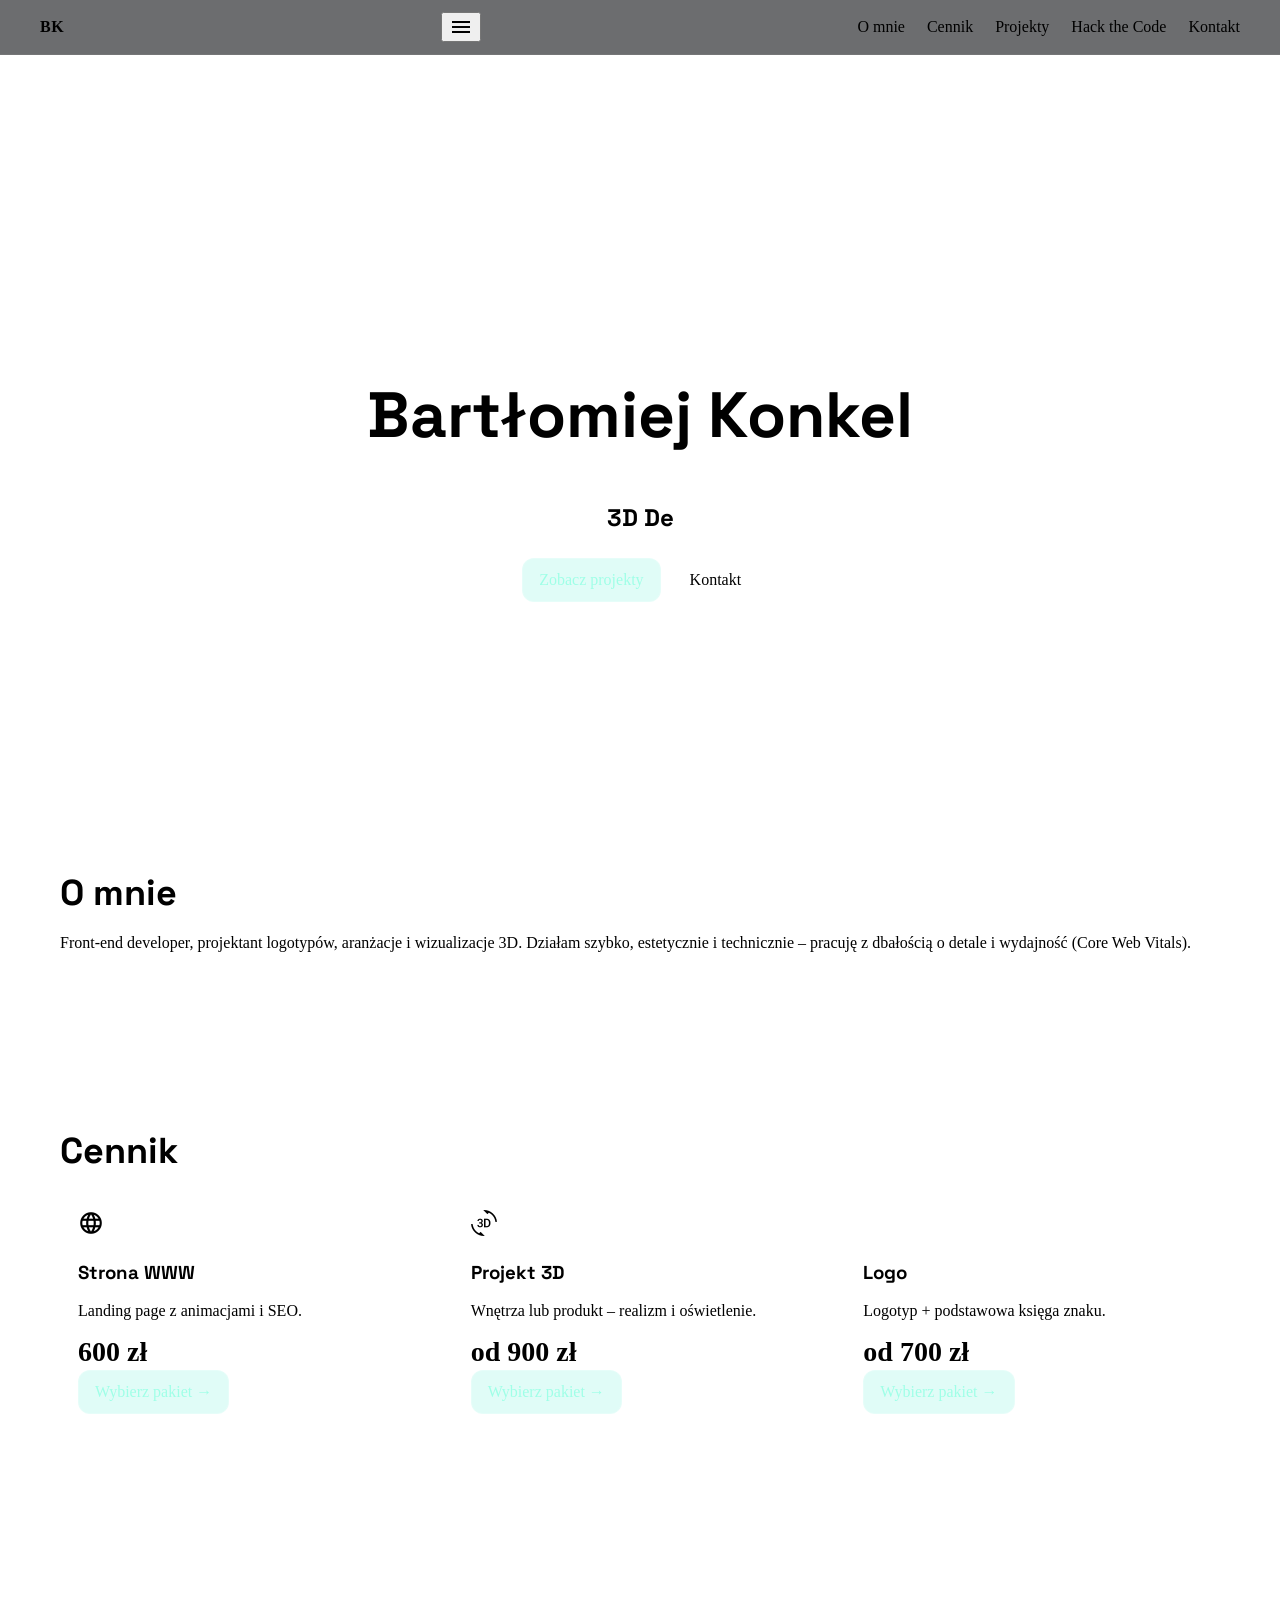
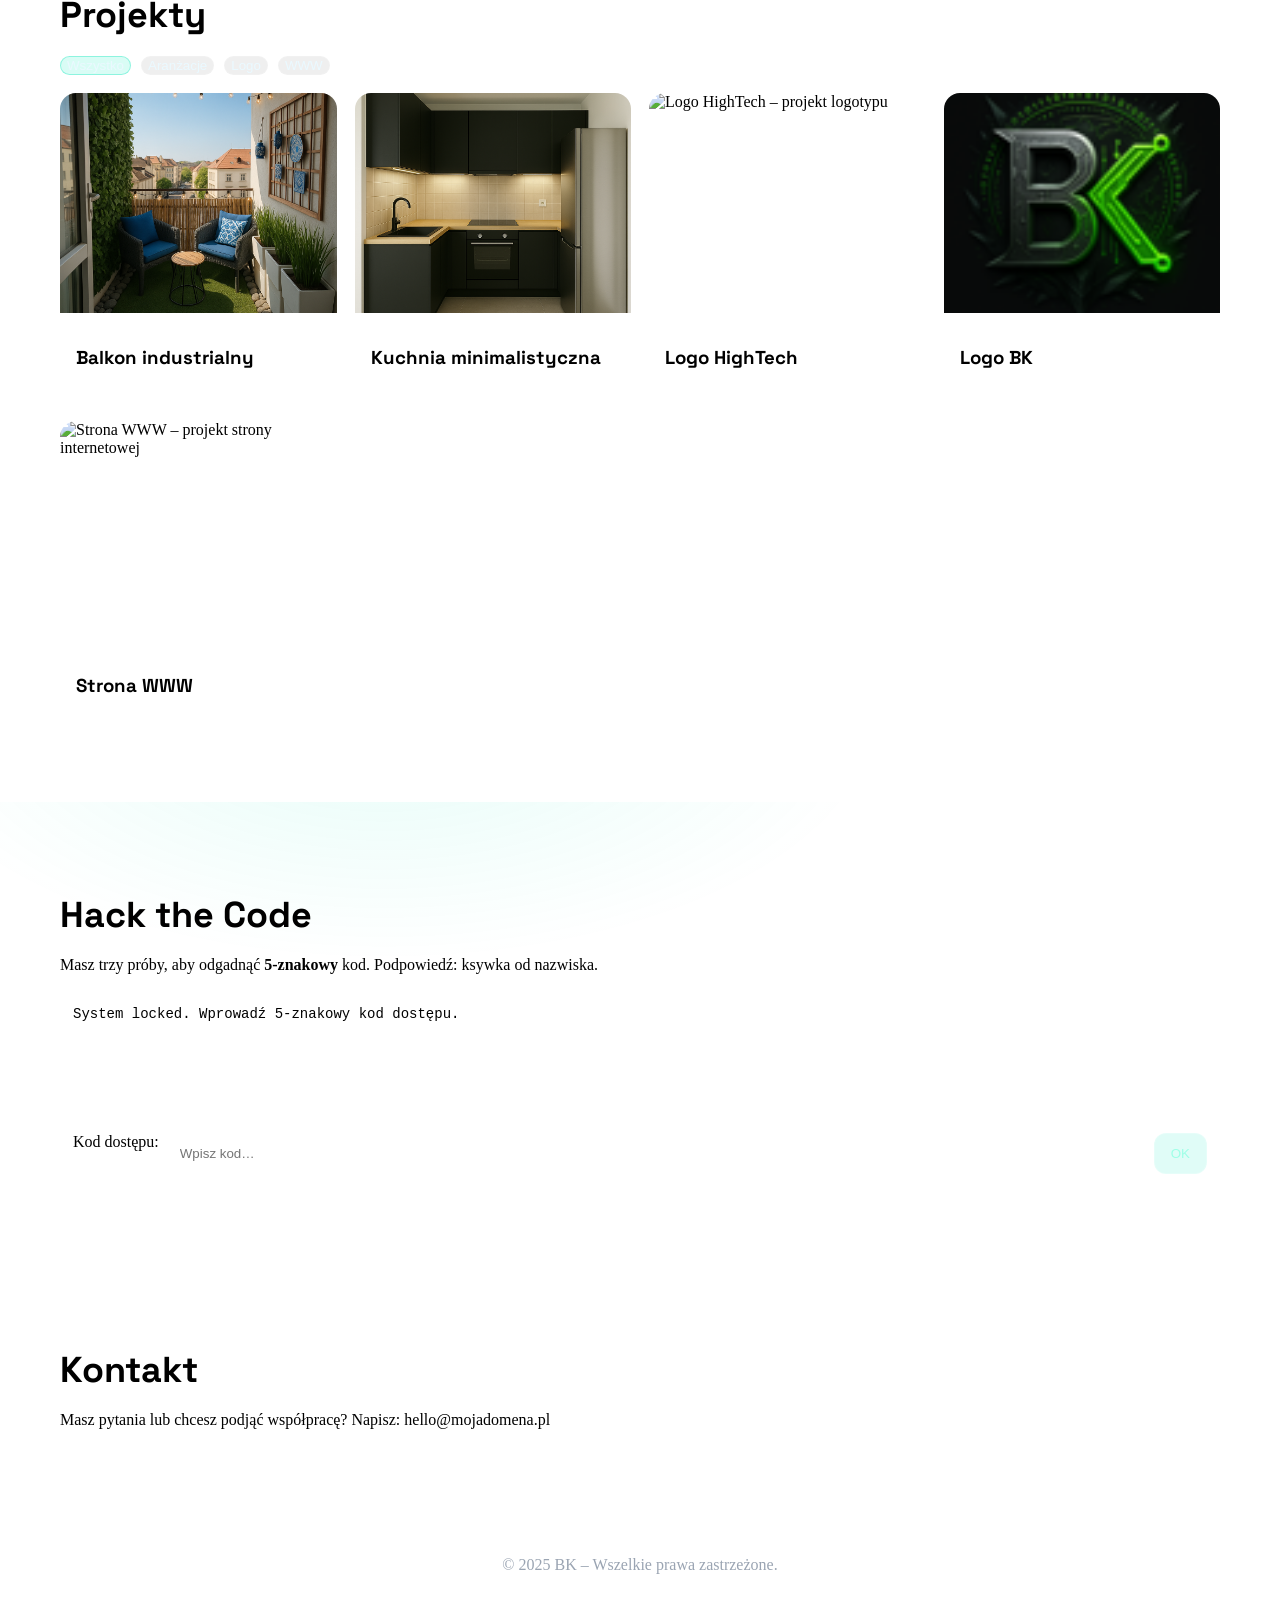
==== commit 32cfbb83: "Replace index.html with new portfolio markup" ====
--- a/index.html
+++ b/index.html
@@ -1,151 +1,170 @@
-<!doctype html>
+<!DOCTYPE html>
 <html lang="pl">
 <head>
-  <meta charset="utf-8" />
-  <meta name="viewport" content="width=device-width, initial-scale=1" />
-  <title>Portfolio — BK (revamp-anim-A)</title>
-  <!-- Fonts A: Space Grotesk (heads) + Inter (text) -->
-  <link rel="preconnect" href="https://fonts.googleapis.com">
-  <link rel="preconnect" href="https://fonts.gstatic.com" crossorigin>
-  <link href="https://fonts.googleapis.com/css2?family=Inter:wght@400;500;600&family=Space+Grotesk:wght@500;700&display=swap" rel="stylesheet">
-  <link rel="stylesheet" href="style.css" />
+  <meta charset="utf-8" />
+  <meta name="viewport" content="width=device-width, initial-scale=1" />
+  <meta name="description" content="Portfolio – Front-end, projekty 3D, logotypy. Szybko, estetycznie, profesjonalnie."/>
+  <title>Portfolio — Bartłomiej Konkel</title>
+  <!-- Google Fonts: Inter & Space Grotesk -->
+  <link rel="preconnect" href="https://fonts.googleapis.com">
+  <link rel="preconnect" href="https://fonts.gstatic.com" crossorigin>
+  <link href="https://fonts.googleapis.com/css2?family=Inter:wght@400;500;600&family=Space+Grotesk:wght@500;700&display=swap" rel="stylesheet">
+  <!-- Google Material Icons for nice icons -->
+  <link rel="stylesheet" href="https://fonts.googleapis.com/icon?family=Material+Icons">
+  <!-- Główny arkusz stylów -->
+  <link rel="stylesheet" href="style.css" />
 </head>
 <body>
-  <!-- Cursor aura -->
-  <div class="cursor-aura" aria-hidden="true"></div>
+  <!-- Efekt "aura" wokół kursora -->
+  <div class="cursor-aura" aria-hidden="true"></div>
 
-  <!-- NAV -->
-  <header class="nav">
-    <div class="container nav-inner">
-      <a href="#" class="brand">BK</a>
-      <nav class="menu">
-        <a href="#about">O mnie</a>
-        <a href="#pricing">Cennik</a>
-        <a href="#projects">Projekty</a>
-        <a href="#game">Hack the Code</a>
-        <a href="#contact">Kontakt</a>
-      </nav>
-    </div>
-  </header>
+  <!-- NAVBAR -->
+  <header class="nav">
+    <div class="container nav-inner">
+      <a href="#" class="brand">BK</a>
+      <!-- Przycisk hamburger (widoczny na mobile) -->
+      <button class="nav-toggle material-icons" aria-label="Toggle menu">menu</button>
+      <nav class="menu">
+        <a href="#about">O mnie</a>
+        <a href="#pricing">Cennik</a>
+        <a href="#projects">Projekty</a>
+        <a href="#game">Hack the Code</a>
+        <a href="#contact">Kontakt</a>
+      </nav>
+    </div>
+  </header>
 
-  <!-- HERO -->
-  <section class="hero">
-    <div class="hero-bg">
-      <!-- podmień na <video> jeśli chcesz -->
-      <img src="hero_poster.jpg" alt="" onerror="this.style.display='none'">
-      <video src="hero_logo_video.mp4" autoplay muted loop playsinline></video>
-    </div>
-    <div class="hero-content reveal">
-      <h1 class="hero-title">Bartłomiej Konkel</h1>
-      <h2 id="typed-text" class="hero-subtitle"></h2>
-      <div class="hero-cta">
-        <a href="#projects" class="btn btn-primary magnet">Zobacz projekty</a>
-        <a href="#contact" class="btn btn-ghost">Kontakt</a>
-      </div>
-    </div>
-  </section>
+  <!-- HERO SECTION -->
+  <section class="hero">
+    <!-- Tło hero z animowanym logo wideo -->
+    <div class="hero-bg">
+      <video src="hero_logo_video.mp4" poster="hero_poster.jpg" autoplay muted loop playsinline></video>
+    </div>
+    <div class="hero-content reveal">
+      <h1 class="hero-title">Bartłomiej Konkel</h1>
+      <h2 id="typed-text" class="hero-subtitle"></h2>
+      <div class="hero-cta">
+        <a href="#projects" class="btn btn-primary magnet">Zobacz projekty</a>
+        <a href="#contact" class="btn btn-ghost">Kontakt</a>
+      </div>
+    </div>
+  </section>
 
-  <!-- ABOUT -->
-  <section id="about" class="section reveal">
-    <div class="container">
-      <h2 class="section-title">O mnie</h2>
-      <p>Front-end, logotypy, aranżacje i wizualizacje 3D. Szybko, estetycznie, technicznie. Pracuję z detalem i dbam o wydajność (Core Web Vitals).</p>
-    </div>
-  </section>
+  <!-- ABOUT SECTION -->
+  <section id="about" class="section reveal">
+    <div class="container">
+      <h2 class="section-title">O mnie</h2>
+      <p>Front-end developer, projektant logotypów, aranżacje i wizualizacje 3D. Działam szybko, estetycznie i technicznie – pracuję z dbałością o detale i wydajność (Core Web Vitals).</p>
+    </div>
+  </section>
 
-  <!-- PRICING -->
-  <section id="pricing" class="section reveal">
-    <div class="container">
-      <h2 class="section-title">Cennik</h2>
-      <div class="cards-row">
-        <div class="pricing-card card">
-          <div class="icon">🌐</div>
-          <h3>Strona WWW</h3>
-          <p>Landing z animacjami i SEO.</p>
-          <div class="price">600 zł</div>
-          <a class="btn btn-primary">Wybierz pakiet →</a>
-        </div>
-        <div class="pricing-card card">
-          <div class="icon">🛠️</div>
-          <h3>Projekt 3D</h3>
-          <p>Wnętrza / produkt, realizm i światło.</p>
-          <div class="price">od 900 zł</div>
-          <a class="btn btn-primary">Wybierz pakiet →</a>
-        </div>
-        <div class="pricing-card card">
-          <div class="icon">✒️</div>
-          <h3>Logo</h3>
-          <p>Logotyp + podstawowa księga znaku.</p>
-          <div class="price">od 700 zł</div>
-          <a class="btn btn-primary">Wybierz pakiet →</a>
-        </div>
-      </div>
-    </div>
-  </section>
+  <!-- PRICING SECTION -->
+  <section id="pricing" class="section reveal">
+    <div class="container">
+      <h2 class="section-title">Cennik</h2>
+      <div class="cards-row">
+        <div class="pricing-card card">
+          <div class="icon material-icons">language</div>
+          <h3>Strona WWW</h3>
+          <p>Landing page z animacjami i SEO.</p>
+          <div class="price">600 zł</div>
+          <a href="#contact" class="btn btn-primary">Wybierz pakiet →</a>
+        </div>
+        <div class="pricing-card card">
+          <div class="icon material-icons">3d_rotation</div>
+          <h3>Projekt 3D</h3>
+          <p>Wnętrza lub produkt – realizm i oświetlenie.</p>
+          <div class="price">od 900 zł</div>
+          <a href="#contact" class="btn btn-primary">Wybierz pakiet →</a>
+        </div>
+        <div class="pricing-card card">
+          <div class="icon material-icons">design_services</div>
+          <h3>Logo</h3>
+          <p>Logotyp + podstawowa księga znaku.</p>
+          <div class="price">od 700 zł</div>
+          <a href="#contact" class="btn btn-primary">Wybierz pakiet →</a>
+        </div>
+      </div>
+    </div>
+  </section>
 
-  <!-- PROJECTS -->
-  <section id="projects" class="section reveal">
-    <div class="container">
-      <h2 class="section-title">Projekty</h2>
-      <div class="projects-filter">
-        <button class="active" data-filter="all">Wszystko</button>
-        <button data-filter="aranżacje">Aranżacje</button>
-        <button data-filter="logo">Logo</button>
-        <button data-filter="www">WWW</button>
-      </div>
-      <div class="cards-grid">
-        <!-- Przykładowe karty (podmień na swoje pliki) -->
-        <div class="project-card card" data-category="aranżacje">
-          <img class="project-img" src="realizacja_balkon_ok.png" alt="Balkon industrialny">
-          <div class="project-info"><h3>Balkon industrialny</h3></div>
-        </div>
-        <div class="project-card card" data-category="aranżacje">
-          <img class="project-img" src="realizacja_kuchnia_minimalistyczna.png" alt="Kuchnia minimalistyczna">
-          <div class="project-info"><h3>Kuchnia minimalistyczna</h3></div>
-        </div>
-        <div class="project-card card" data-category="logo">
-          <img class="project-img" src="realizacja_logo_higtech.png" alt="Logo HighTech">
-          <div class="project-info"><h3>Logo HighTech</h3></div>
-        </div>
-        <div class="project-card card" data-category="logo">
-          <img class="project-img" src="logo_100.png" alt="Logo BK">
-          <div class="project-info"><h3>Logo BK</h3></div>
-        </div>
-        <div class="project-card card" data-category="www">
-          <img class="project-img" src="realizacja_www_placeholder.png" alt="Strona WWW">
-          <div class="project-info"><h3>Strona WWW</h3></div>
-        </div>
-      </div>
-    </div>
-  </section>
+  <!-- PROJECTS SECTION -->
+  <section id="projects" class="section reveal">
+    <div class="container">
+      <h2 class="section-title">Projekty</h2>
+      <!-- Filtrowanie projektów -->
+      <div class="projects-filter">
+        <button class="active" data-filter="all">Wszystko</button>
+        <button data-filter="aranżacje">Aranżacje</button>
+        <button data-filter="logo">Logo</button>
+        <button data-filter="www">WWW</button>
+      </div>
+      <div class="cards-grid">
+        <!-- Karty projektów z obrazkami -->
+        <div class="project-card card" data-category="aranżacje">
+          <img class="project-img" src="realizacja_balkon_ok.png" alt="Balkon industrialny – wizualizacja 3D">
+          <div class="project-info">
+            <h3>Balkon industrialny</h3>
+          </div>
+        </div>
+        <div class="project-card card" data-category="aranżacje">
+          <img class="project-img" src="realizacja_kuchnia_minimalistyczna.png" alt="Kuchnia minimalistyczna – wizualizacja 3D">
+          <div class="project-info">
+            <h3>Kuchnia minimalistyczna</h3>
+          </div>
+        </div>
+        <div class="project-card card" data-category="logo">
+          <img class="project-img" src="realizacja_logo_higtech.png" alt="Logo HighTech – projekt logotypu">
+          <div class="project-info">
+            <h3>Logo HighTech</h3>
+          </div>
+        </div>
+        <div class="project-card card" data-category="logo">
+          <img class="project-img" src="logo_100.png" alt="Logo BK – projekt logotypu">
+          <div class="project-info">
+            <h3>Logo BK</h3>
+          </div>
+        </div>
+        <div class="project-card card" data-category="www">
+          <img class="project-img" src="realizacja_www_placeholder.png" alt="Strona WWW – projekt strony internetowej">
+          <div class="project-info">
+            <h3>Strona WWW</h3>
+          </div>
+        </div>
+      </div>
+    </div>
+  </section>
 
-  <!-- GAME -->
-  <section id="game" class="section alt-section reveal">
-    <div class="container">
-      <h2 class="section-title">Hack the Code</h2>
-      <p class="section-desc">Masz trzy próby, aby odgadnąć <strong>5-znakowy</strong> kod. Podpowiedź: ksywka od nazwiska.</p>
-      <div class="terminal">
-        <div id="terminal-output"></div>
-        <div class="terminal-input">
-          <input id="terminal-input" type="text" placeholder="Wpisz kod…" maxlength="12"/>
-          <button id="terminal-submit" class="btn btn-primary">OK</button>
-        </div>
-      </div>
-    </div>
-  </section>
+  <!-- GAME (HACK THE CODE) SECTION -->
+  <section id="game" class="section alt-section reveal">
+    <div class="container">
+      <h2 class="section-title">Hack the Code</h2>
+      <p class="section-desc">Masz trzy próby, aby odgadnąć <strong>5-znakowy</strong> kod. Podpowiedź: ksywka od nazwiska.</p>
+      <div class="terminal">
+        <div id="terminal-output"></div>
+        <div class="terminal-input">
+          <!-- Etykieta ukryta dla dostępności -->
+          <label for="terminal-input-field" class="sr-only">Kod dostępu:</label>
+          <input id="terminal-input-field" type="text" placeholder="Wpisz kod…" maxlength="12" />
+          <button id="terminal-submit" class="btn btn-primary">OK</button>
+        </div>
+      </div>
+    </div>
+  </section>
 
-  <!-- CONTACT -->
-  <section id="contact" class="section reveal">
-    <div class="container">
-      <h2 class="section-title">Kontakt</h2>
-      <p>Wyślij brief lub odezwij się: <a href="mailto:hello@twojmail.pl">hello@twojmail.pl</a></p>
-    </div>
-  </section>
+  <!-- CONTACT SECTION -->
+  <section id="contact" class="section reveal">
+    <div class="container">
+      <h2 class="section-title">Kontakt</h2>
+      <p>Masz pytania lub chcesz podjąć współpracę? Napisz: <a href="mailto:hello@twojmail.pl">hello@mojadomena.pl</a></p>
+    </div>
+  </section>
 
-  <footer class="footer">
-    <div class="container">© BK</div>
-  </footer>
+  <footer class="footer">
+    <div class="container">© 2025 BK – Wszelkie prawa zastrzeżone.</div>
+  </footer>
 
-  <script src="script.js"></script>
+  <!-- Główny skrypt JS -->
+  <script src="script.js"></script>
 </body>
 </html>
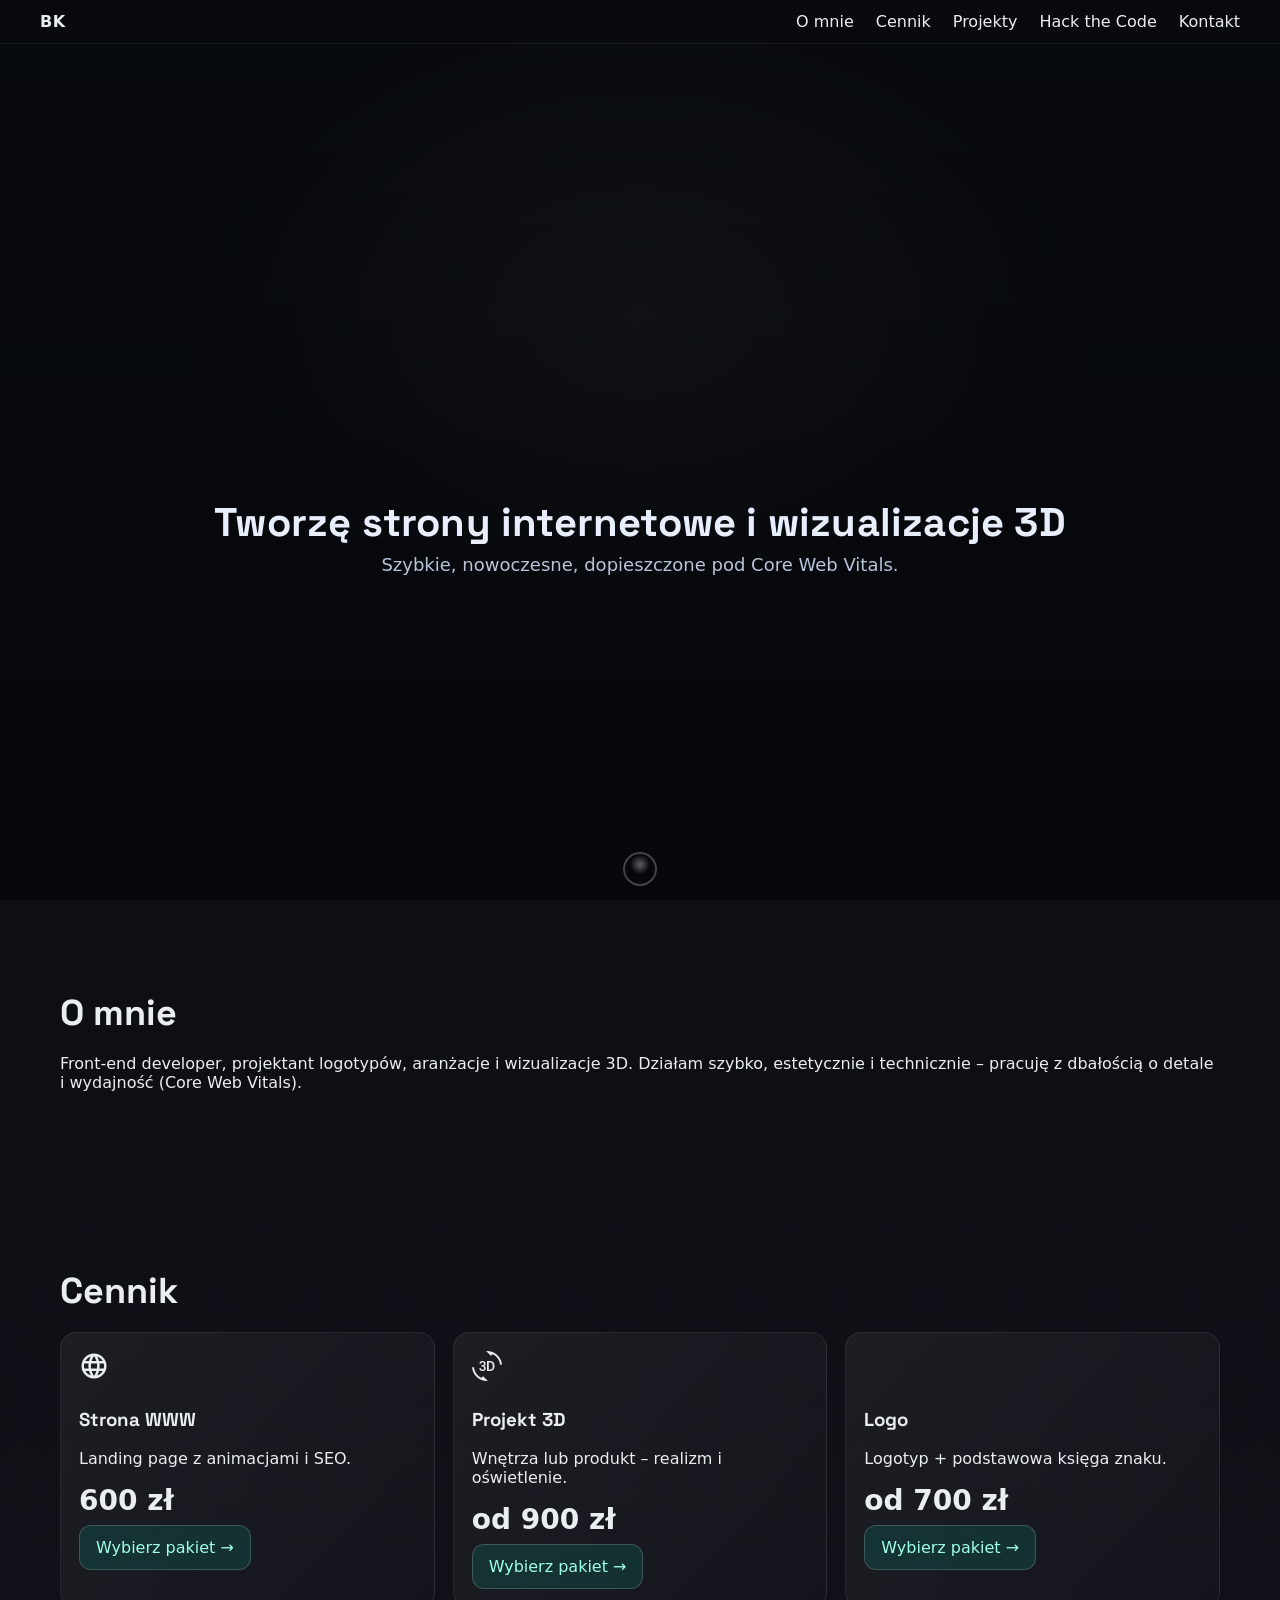
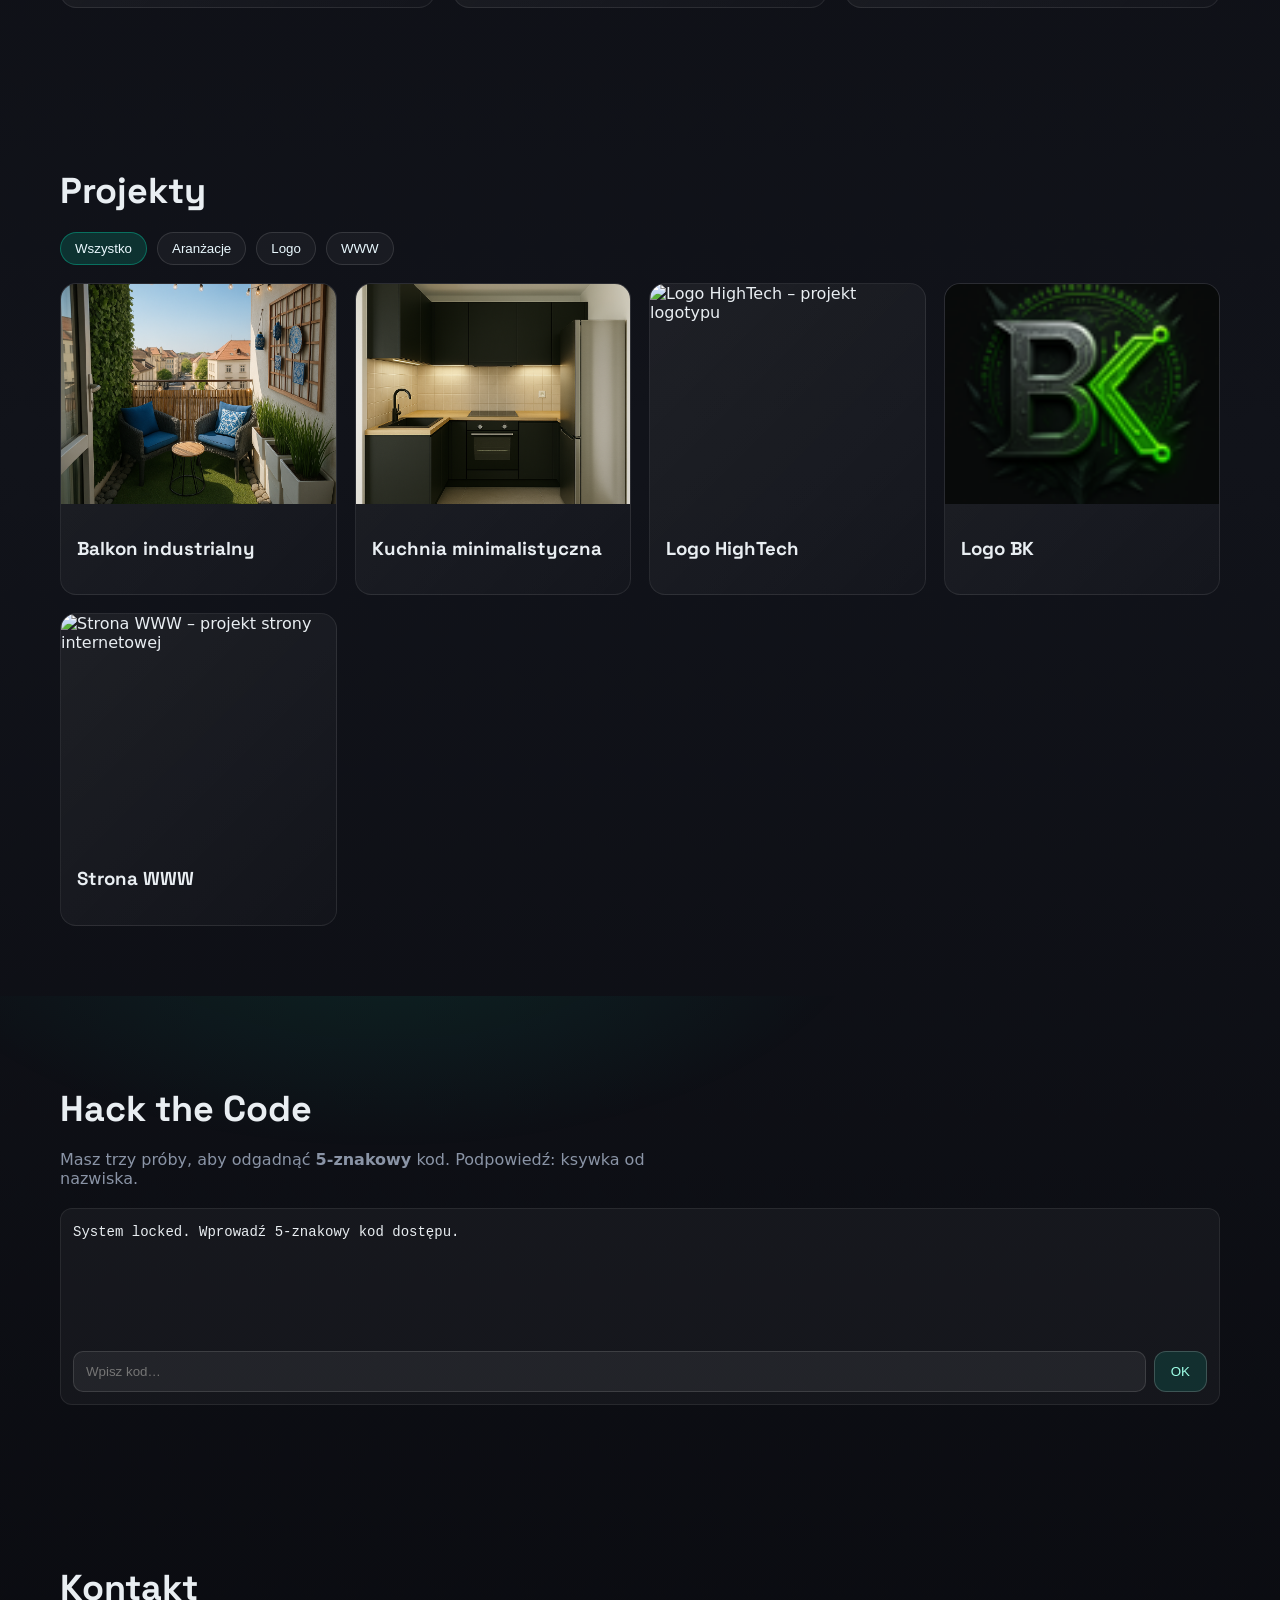
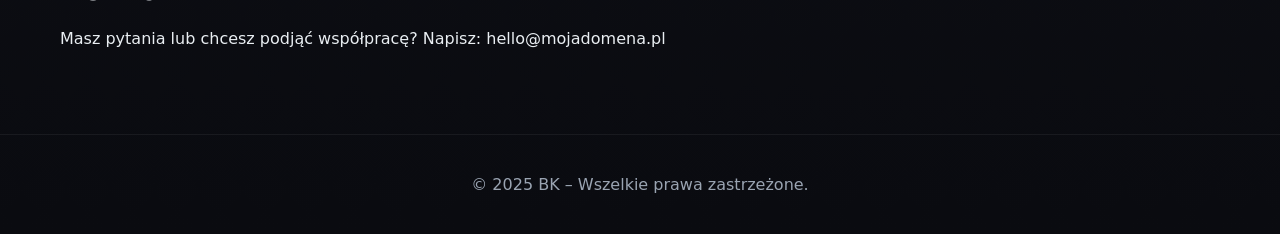
==== commit 3c83eae7: "feat(hero): smaller animated logo, readable heading, overlay" ====
--- a/index.html
+++ b/index.html
@@ -13,6 +13,7 @@
   <link rel="stylesheet" href="https://fonts.googleapis.com/icon?family=Material+Icons">
   <!-- Główny arkusz stylów -->
   <link rel="stylesheet" href="style.css" />
+  <link rel="stylesheet" href="src/components/hero.css" />
 </head>
 <body>
   <!-- Efekt "aura" wokół kursora -->
@@ -36,18 +37,23 @@
 
   <!-- HERO SECTION -->
   <section class="hero">
-    <!-- Tło hero z animowanym logo wideo -->
-    <div class="hero-bg">
-      <video src="hero_logo_video.mp4" poster="hero_poster.jpg" autoplay muted loop playsinline></video>
+    <div class="hero__overlay" aria-hidden="true"></div>
+    <div class="hero__inner">
+      <video
+        class="hero__logo"
+        src="hero_logo_video.mp4"
+        autoplay
+        muted
+        loop
+        playsinline
+        aria-label="Animowane logo BK"
+      ></video>
+      <h1 class="hero__title">Tworzę strony internetowe i wizualizacje 3D</h1>
+      <p class="hero__subtitle">
+        Szybkie, nowoczesne, dopieszczone pod Core Web Vitals.
+      </p>
     </div>
-    <div class="hero-content reveal">
-      <h1 class="hero-title">Bartłomiej Konkel</h1>
-      <h2 id="typed-text" class="hero-subtitle"></h2>
-      <div class="hero-cta">
-        <a href="#projects" class="btn btn-primary magnet">Zobacz projekty</a>
-        <a href="#contact" class="btn btn-ghost">Kontakt</a>
-      </div>
-    </div>
+    <div class="hero__peek"></div>
   </section>
 
   <!-- ABOUT SECTION -->
--- a/style.css
+++ b/style.css
@@ -1,97 +1,323 @@
-:root{
-  --bg:#0b0c10; --bg-2:#0e0f17; --fg:#e9eef2; --muted:#8a94a6;
-  --acc:#00e6b8; --card:#12131a; --card-alt:#0f1117; --ease:cubic-bezier(.22,.61,.36,1);
-}
-*{box-sizing:border-box} html,body{margin:0;padding:0}
-body{
-  font-family: Inter, system-ui, -apple-system, Segoe UI, Roboto, Arial, sans-serif;
-  color:var(--fg); background:linear-gradient(180deg,var(--bg),var(--bg-2) 60%,var(--bg));
-}
-h1,h2,h3,.section-title,.hero-title{font-family:"Space Grotesk",system-ui,sans-serif}
-a{color:inherit;text-decoration:none}
-.container{width:min(1200px,100%);margin:0 auto;padding:0 20px}
-
-/* NAV */
-.nav{position:fixed;top:0;left:0;right:0;z-index:999;background:rgba(11,12,16,.6);
-  backdrop-filter:blur(10px);border-bottom:1px solid rgba(255,255,255,.06)}
-.nav-inner{display:flex;align-items:center;justify-content:space-between;padding:12px 0}
-.brand{font-weight:700;letter-spacing:.5px}
-.menu{display:flex;gap:22px}
-.menu a{position:relative}
-.menu a::after{content:"";position:absolute;left:0;bottom:-6px;height:2px;width:0;background:var(--acc);transition:width .25s var(--ease)}
-.menu a:hover::after,.menu a[aria-current="page"]::after{width:100%}
-
-/* HERO */
-.hero{position:relative;min-height:82vh;display:grid;place-items:center;padding-top:60px}
-.hero-bg{position:absolute;inset:0;z-index:-1}
-.hero-bg video,.hero-bg img{width:100%;height:100%;object-fit:cover;display:block;transform:scale(1.04);animation:heroZoom 6s ease-in-out infinite alternate;opacity:.9;mix-blend-mode:screen}
-@keyframes heroZoom{from{transform:scale(1.04)}to{transform:scale(1.08)}}
-.hero-content{text-align:center;padding:6rem 1.2rem 3rem}
-.hero-title{font-size:clamp(38px,7vw,64px);line-height:1.04}
-.hero-subtitle{margin-top:.6rem;color:var(--acc);min-height:1.4em}
-.hero-cta{margin-top:1.4rem;display:flex;gap:12px;justify-content:center;flex-wrap:wrap}
-
-/* Sections */
-.section{padding:90px 0 70px}
-.section-title{font-size:clamp(26px,3vw,36px);margin:0 0 18px}
-
-/* Cards */
-.cards-row{display:grid;grid-template-columns:repeat(auto-fit,minmax(240px,1fr));gap:18px}
-.cards-grid{display:grid;grid-template-columns:repeat(auto-fit,minmax(260px,1fr));gap:18px}
-.card{
-  background:linear-gradient(135deg,rgba(255,255,255,.06),rgba(255,255,255,.02));
-  border:1px solid rgba(255,255,255,.08);border-radius:16px;padding:18px;
-  transition:transform .35s var(--ease), box-shadow .35s var(--ease);transform-style:preserve-3d
-}
-.card:hover{transform:translateY(-8px);box-shadow:0 18px 50px rgba(0,0,0,.35)}
-.pricing-card .icon{font-size:26px;margin-bottom:6px}
-.price{font-size:28px;font-weight:700;margin:8px 0 2px}
-
-/* Projects */
-.project-card{overflow:hidden;padding:0}
-.project-img{width:100%;height:220px;object-fit:cover;display:block;transition:transform .5s var(--ease)}
-.project-card:hover .project-img{transform:scale(1.04)}
-.project-info{padding:14px 16px 16px}
-
-/* Filter */
-.projects-filter{display:flex;gap:10px;flex-wrap:wrap;margin:12px 0 18px}
-.projects-filter button{
-  background:rgba(255,255,255,.04);border:1px solid rgba(255,255,255,.12);color:#eaf9ff;
-  padding:8px 12px;border-radius:999px;cursor:pointer;transition:background .2s,border .2s,transform .2s
-}
-.projects-filter button:hover{transform:translateY(-1px)}
-.projects-filter button.active{background:rgba(0,230,184,.15);border-color:rgba(0,230,184,.35)}
-
-/* Buttons */
-.btn{display:inline-flex;align-items:center;justify-content:center;gap:8px;padding:12px 16px;border-radius:12px;border:1px solid rgba(255,255,255,.18);cursor:pointer;user-select:none}
-.btn-primary{background:rgba(0,230,184,.12);color:#9fffe7}
-.btn-primary:hover{background:rgba(0,230,184,.18)}
-.btn-ghost{background:transparent}
-
-/* Terminal (game) */
-.alt-section{background:radial-gradient(1000px 500px at 30% -20%,rgba(0,230,184,.1),transparent 50%)}
-.terminal{background:rgba(255,255,255,.04);border:1px solid rgba(255,255,255,.08);border-radius:12px;padding:12px}
-#terminal-output{min-height:120px;font-family:ui-monospace,Menlo,Consolas,monospace;font-size:14px;line-height:1.6}
-.terminal-input{display:flex;gap:8px;margin-top:10px}
-.terminal-input input{flex:1;background:rgba(255,255,255,.06);border:1px solid rgba(255,255,255,.12);color:#eaf9ff;border-radius:10px;padding:10px 12px;outline:none}
-
-/* Reveal */
-.reveal{opacity:0;transform:translateY(16px);transition:opacity .6s var(--ease),transform .6s var(--ease);will-change:opacity,transform}
-.reveal.in{opacity:1;transform:translateY(0)}
-
-/* Cursor aura */
-.cursor-aura{
-  position:fixed;left:0;top:0;width:42px;height:42px;border-radius:50%;
-  pointer-events:none;z-index:9999;background:radial-gradient(48px 48px at 50% 50%,rgba(0,230,184,.28),rgba(0,230,184,0) 60%);
-  mix-blend-mode:screen;opacity:.85;transform:translate(-9999px,-9999px);transition:opacity .2s
-}
-
-/* Footer */
-.footer{padding:40px 0;text-align:center;color:#9aa4b2;border-top:1px solid rgba(255,255,255,.06)}
-
-/* Reduced motion */
-@media (prefers-reduced-motion: reduce){
-  .hero-bg video,.hero-bg img,.card:hover,.project-card:hover .project-img{animation:none!important;transform:none!important}
-  .reveal{transition:none!important;opacity:1!important;transform:none!important}
-  .cursor-aura{display:none!important}
-}
+:root {
+  /* Paleta kolorów */
+  --bg: #0a0b10;        /* tło główne – bardzo ciemny granat/czarny */
+  --bg-2: #11131a;      /* tło dodatkowe – trochę jaśniejszy odcień tła */
+  --fg: #e9eef2;        /* kolor podstawowy tekstu – jasny szary */
+  --muted: #8a94a6;     /* tekst przygaszony (np. w stopce) */
+  --acc: #00e6b8;       /* kolor akcentu – jaskrawa zieleń/mięta (do ew. zmiany pod logo) */
+  --card: #171920;      /* tło kart (ciemny, ale odcinający się od tła głównego) */
+  --card-alt: #0f1117;  /* alternatywne tło sekcji (np. alt-section) */
+  --ease: cubic-bezier(.22,.61,.36,1);
+}
+/* Reset marginesów, box sizing */
+* { box-sizing: border-box; }
+html, body { margin: 0; padding: 0; }
+body {
+  font-family: Inter, system-ui, -apple-system, Segoe UI, Roboto, Arial, sans-serif;
+  color: var(--fg);
+  background: linear-gradient(180deg, var(--bg), var(--bg-2) 60%, var(--bg));
+}
+/* Nagłówki: używają drugiej czcionki dla wyróżnienia */
+h1, h2, h3, .section-title, .hero-title {
+  font-family: "Space Grotesk", system-ui, sans-serif;
+}
+a { color: inherit; text-decoration: none; }
+.container {
+  width: min(1200px, 100%);
+  margin: 0 auto;
+  padding: 0 20px;
+}
+
+/* NAVIGATION BAR */
+.nav {
+  position: fixed;
+  top: 0; left: 0; right: 0;
+  z-index: 999;
+  background: rgba(10, 11, 16, 0.6);            /* półprzezroczyste tło */
+  backdrop-filter: blur(10px);
+  border-bottom: 1px solid rgba(255, 255, 255, 0.06);
+}
+.nav-inner {
+  display: flex;
+  align-items: center;
+  justify-content: space-between;
+  padding: 12px 0;
+}
+.brand {
+  font-weight: 700;
+  letter-spacing: 0.5px;
+  /* Możesz dodać jakiś styl dla logotypu tekstowego, np. kolor akcentu albo font-size */
+}
+.menu {
+  display: flex;
+  gap: 22px;
+}
+.menu a {
+  position: relative;
+  font-weight: 500;
+}
+/* Podkreślenie/link pod aktywnym lub hover linkiem */
+.menu a::after {
+  content: "";
+  position: absolute;
+  left: 0; bottom: -6px;
+  height: 2px; width: 0;
+  background: var(--acc);
+  transition: width 0.25s var(--ease);
+}
+.menu a:hover::after,
+.menu a[aria-current="page"]::after {
+  width: 100%;
+}
+/* Hamburger button (hidden by default on desktop) */
+.nav-toggle {
+  display: none;
+  background: none;
+  border: none;
+  color: var(--fg);
+  font-size: 28px;
+  cursor: pointer;
+}
+/* SECTION GENERIC */
+.section {
+  padding: 90px 0 70px;
+}
+.section-title {
+  font-size: clamp(26px, 3vw, 36px);
+  margin: 0 0 18px;
+}
+.section-desc {
+  max-width: 600px;
+  margin-bottom: 20px;
+  color: var(--muted);
+}
+
+/* CARDS / GRID LAYOUTS */
+.cards-row {
+  display: grid;
+  grid-template-columns: repeat(auto-fit, minmax(240px, 1fr));
+  gap: 18px;
+}
+.cards-grid {
+  display: grid;
+  grid-template-columns: repeat(auto-fit, minmax(260px, 1fr));
+  gap: 18px;
+}
+.card {
+  background: linear-gradient(135deg, rgba(255,255,255,0.06), rgba(255,255,255,0.02));
+  border: 1px solid rgba(255, 255, 255, 0.08);
+  border-radius: 16px;
+  padding: 18px;
+  transition: transform 0.35s var(--ease), box-shadow 0.35s var(--ease);
+  transform-style: preserve-3d;
+}
+.card:hover {
+  transform: translateY(-6px);
+  box-shadow: 0 12px 32px rgba(0, 0, 0, 0.5);
+}
+/* Pricing card specifics */
+.pricing-card .icon {
+  font-size: 30px;
+  margin-bottom: 8px;
+  display: inline-block;
+}
+.price {
+  font-size: 28px;
+  font-weight: 700;
+  margin: 8px 0 8px;
+}
+
+/* PROJECTS */
+.project-card {
+  overflow: hidden;
+  padding: 0;
+}
+.project-img {
+  width: 100%;
+  height: 220px;
+  object-fit: cover;
+  display: block;
+  transition: transform 0.5s var(--ease);
+}
+.project-card:hover .project-img {
+  transform: scale(1.04);
+}
+.project-info {
+  padding: 14px 16px 16px;
+}
+
+/* FILTER BUTTONS (projekty) */
+.projects-filter {
+  display: flex;
+  gap: 10px;
+  flex-wrap: wrap;
+  margin: 12px 0 18px;
+}
+.projects-filter button {
+  background: rgba(255,255,255,0.04);
+  border: 1px solid rgba(255,255,255,0.12);
+  color: #eaf9ff;
+  padding: 8px 14px;
+  border-radius: 999px;
+  cursor: pointer;
+  transition: background 0.2s, border 0.2s, transform 0.2s;
+}
+.projects-filter button:hover {
+  transform: translateY(-1px);
+}
+.projects-filter button.active {
+  background: rgba(0, 230, 184, 0.15);
+  border-color: rgba(0, 230, 184, 0.35);
+}
+
+/* BUTTONS styles (CTA, etc.) */
+.btn {
+  display: inline-flex;
+  align-items: center;
+  justify-content: center;
+  gap: 8px;
+  padding: 12px 16px;
+  border-radius: 12px;
+  border: 1px solid rgba(255, 255, 255, 0.18);
+  cursor: pointer;
+  user-select: none;
+  text-decoration: none;
+  color: #eaf9ff;
+}
+.btn-primary {
+  background: rgba(0, 230, 184, 0.12);
+  color: #9fffe7;
+}
+.btn-primary:hover {
+  background: rgba(0, 230, 184, 0.2);
+}
+.btn-ghost {
+  background: transparent;
+  color: var(--fg);
+}
+.btn-ghost:hover {
+  text-decoration: underline;
+}
+
+/* TERMINAL (gra Hack the Code) */
+.alt-section {
+  background: radial-gradient(1000px 500px at 30% -20%, rgba(0, 230, 184, 0.1), transparent 50%);
+}
+.terminal {
+  background: rgba(255, 255, 255, 0.04);
+  border: 1px solid rgba(255, 255, 255, 0.08);
+  border-radius: 12px;
+  padding: 12px;
+}
+#terminal-output {
+  min-height: 120px;
+  font-family: ui-monospace, Menlo, Consolas, monospace;
+  font-size: 14px;
+  line-height: 1.6;
+}
+.terminal-input {
+  display: flex;
+  gap: 8px;
+  margin-top: 10px;
+}
+.terminal-input input {
+  flex: 1;
+  background: rgba(255, 255, 255, 0.06);
+  border: 1px solid rgba(255, 255, 255, 0.12);
+  color: #eaf9ff;
+  border-radius: 10px;
+  padding: 10px 12px;
+  outline: none;
+}
+/* Ukrywanie etykiety (dla czytników ekranu) */
+.sr-only {
+  position: absolute;
+  left: -10000px;
+  top: auto;
+  width: 1px; height: 1px;
+  overflow: hidden;
+}
+
+/* REVEAL animations (pojawianie się sekcji/kart przy scrollu) */
+.reveal {
+  opacity: 0;
+  transform: translateY(16px);
+  transition: opacity 0.6s var(--ease), transform 0.6s var(--ease);
+  will-change: opacity, transform;
+}
+.reveal.in {
+  opacity: 1;
+  transform: translateY(0);
+}
+
+/* CURSOR AURA (efekt kursora) */
+.cursor-aura {
+  position: fixed;
+  left: 0; top: 0;
+  width: 42px; height: 42px;
+  border-radius: 50%;
+  pointer-events: none;
+  z-index: 9999;
+  background: radial-gradient(48px 48px at 50% 50%, rgba(0, 230, 184, 0.28), rgba(0, 230, 184, 0) 60%);
+  mix-blend-mode: screen;
+  opacity: 0.85;
+  transform: translate(-9999px, -9999px);
+  transition: opacity 0.2s;
+}
+
+/* FOOTER */
+.footer {
+  padding: 40px 0;
+  text-align: center;
+  color: #9aa4b2;
+  border-top: 1px solid rgba(255, 255, 255, 0.06);
+}
+
+/* MEDIA QUERIES – Responsywność */
+/* Preferencja ograniczonych animacji – jeśli user woli mniej ruchu */
+@media (prefers-reduced-motion: reduce) {
+  .hero-bg video,
+  .card:hover,
+  .project-card:hover .project-img {
+    animation: none !important;
+    transform: none !important;
+  }
+  .reveal {
+    transition: none !important;
+    opacity: 1 !important;
+    transform: none !important;
+  }
+  .cursor-aura {
+    display: none !important;
+  }
+}
+/* Widok mobilny: ekran < 768px */
+@media (max-width: 768px) {
+  .nav-inner {
+    padding: 10px 0;
+  }
+  .menu {
+    /* domyślnie ukryj menu na mobilnych; będzie wyświetlane po kliknięciu hamburgera */
+    display: none;
+    position: absolute;
+    top: 100%;
+    right: 20px;
+    flex-direction: column;
+    background: rgba(10, 11, 16, 0.95);
+    border: 1px solid rgba(255, 255, 255, 0.1);
+    border-radius: 8px;
+    padding: 10px 0;
+    box-shadow: 0 8px 16px rgba(0,0,0,0.6);
+  }
+  .menu a {
+    padding: 8px 20px;
+    white-space: nowrap;
+  }
+  .nav-toggle {
+    display: block;
+  }
+  /* Gdy aktywne menu (nav.menu-open dodawana w JS) – pokaż menu */
+  .nav.menu-open .menu {
+    display: flex;
+  }
+}
--- a/src/components/hero.css
+++ b/src/components/hero.css
@@ -0,0 +1,74 @@
+.hero {
+  position: relative;
+  min-height: 100svh;
+  display: grid;
+  place-items: center;
+  overflow: clip;
+  background:
+    radial-gradient(60% 60% at 50% 35%, rgba(255,255,255,0.06), rgba(0,0,0,0) 60%),
+    #0b0f17;
+}
+
+.hero__overlay {
+  position: absolute;
+  inset: 0;
+  background: linear-gradient(180deg, rgba(0,0,0,0.35), rgba(0,0,0,0.55));
+  pointer-events: none;
+}
+
+.hero__inner {
+  position: relative;
+  z-index: 1;
+  width: min(92vw, 1100px);
+  margin-inline: auto;
+  text-align: center;
+  padding: clamp(16px, 4vw, 48px);
+}
+
+.hero__logo {
+  max-height: 30svh; /* klucz: mniejsze logo */
+  width: auto;
+  display: inline-block;
+  filter: drop-shadow(0 6px 20px rgba(0,0,0,0.35));
+  animation: heroFloat 8s ease-in-out infinite;
+  transform-origin: center;
+  margin-bottom: clamp(10px, 2.5vw, 20px);
+}
+
+@keyframes heroFloat {
+  0%   { transform: translateY(0) scale(1.00); }
+  50%  { transform: translateY(-6px) scale(1.02); }
+  100% { transform: translateY(0) scale(1.00); }
+}
+
+.hero__title {
+  color: #e8eefc;
+  font-weight: 700;
+  line-height: 1.15;
+  margin: 0 0 8px;
+  font-size: clamp(22px, 3.2vw, 40px);
+  letter-spacing: 0.2px;
+  text-wrap: balance;
+}
+
+.hero__subtitle {
+  color: #b9c4d6;
+  margin: 0 auto;
+  max-width: 60ch;
+  font-size: clamp(14px, 1.7vw, 18px);
+}
+
+.hero__peek {
+  position: absolute;
+  bottom: 0;
+  left: 50%;
+  translate: -50% 0;
+  width: 34px;
+  height: 34px;
+  border: 2px solid rgba(255,255,255,0.35);
+  border-radius: 999px;
+  margin-bottom: 14px;
+  background:
+    radial-gradient(circle at 50% 35%, rgba(255,255,255,0.5), rgba(255,255,255,0) 40%) no-repeat;
+  opacity: 0.7;
+}
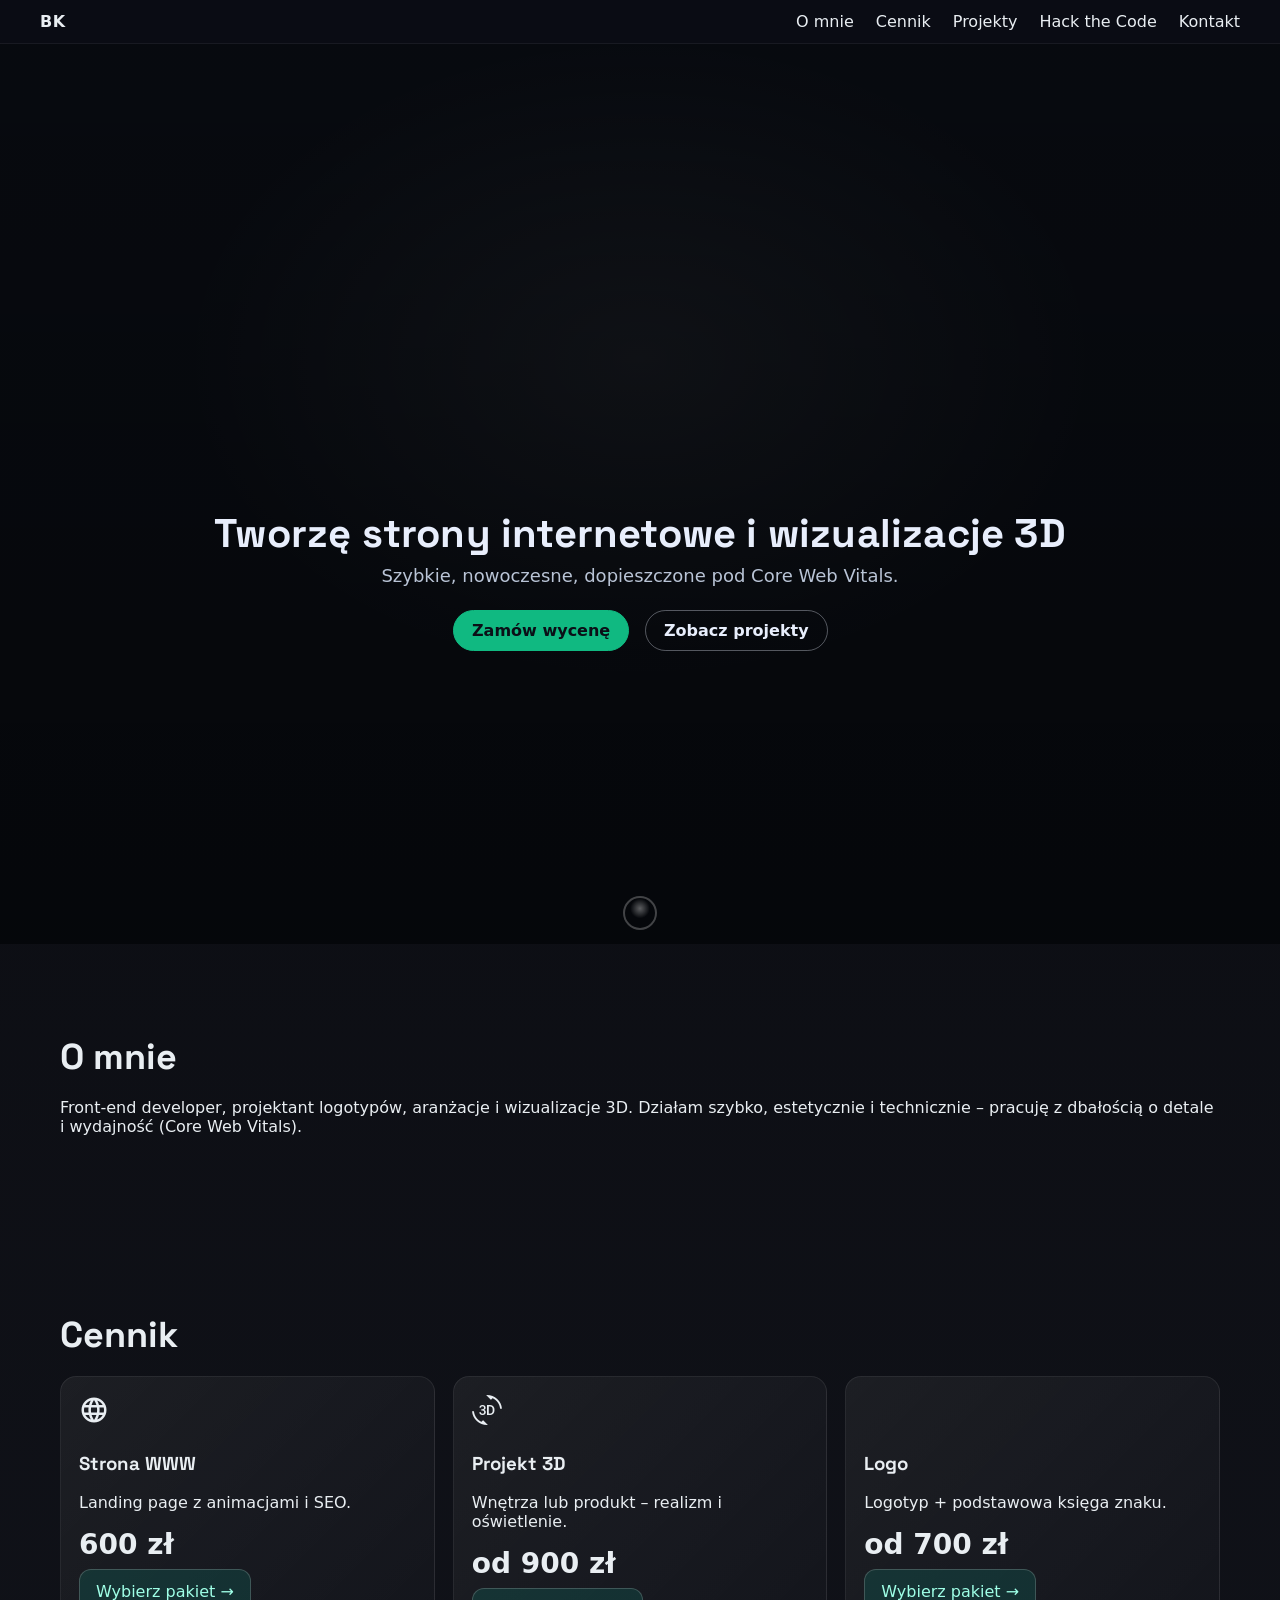
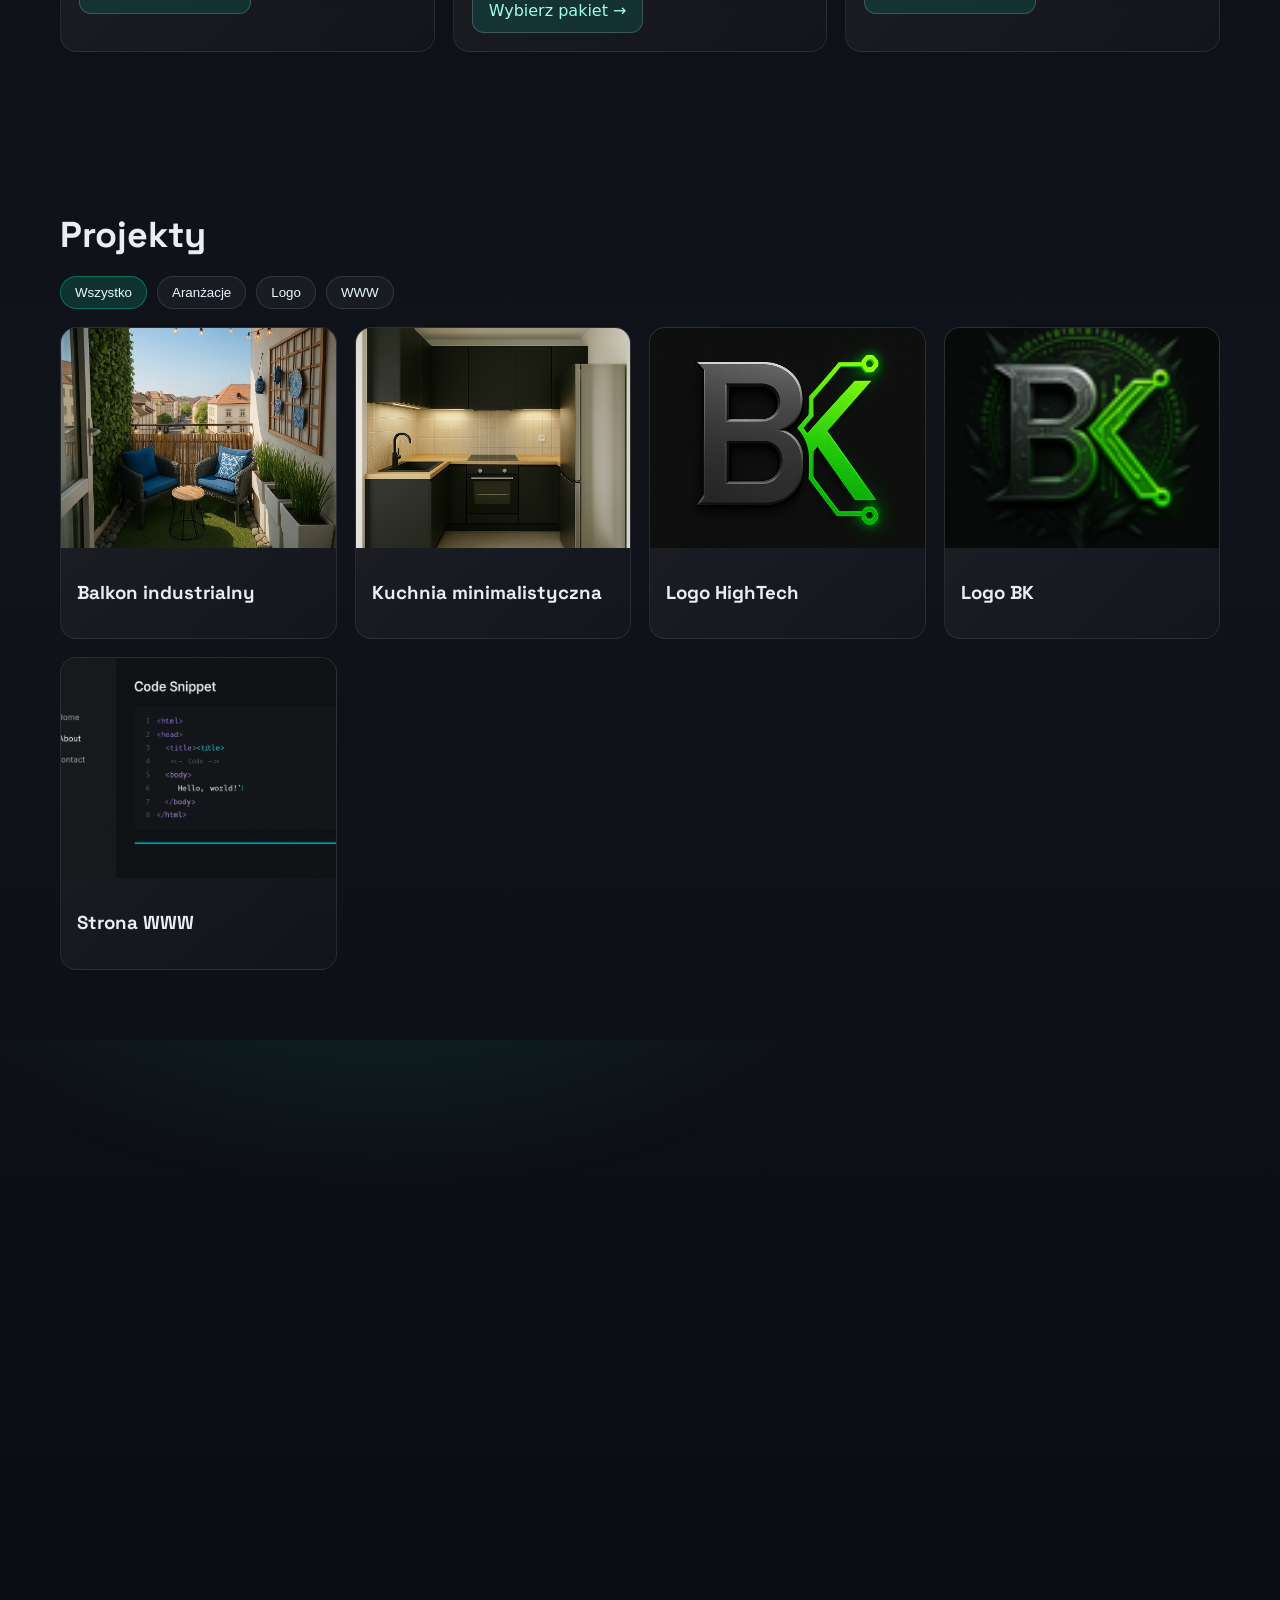
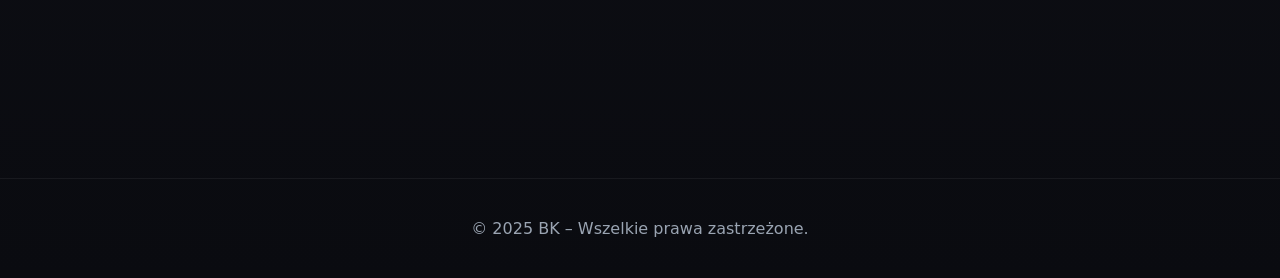
==== commit e32e763e: "feat: add hero CTAs, sticky header, mailto, lazy images, reduced motion" ====
--- a/index.html
+++ b/index.html
@@ -15,26 +15,27 @@
   <link rel="stylesheet" href="style.css" />
   <link rel="stylesheet" href="src/components/hero.css" />
 </head>
-<body>
+<body id="top">
+  <a href="#main-content" class="skip-link">Pomiń nawigację</a>
   <!-- Efekt "aura" wokół kursora -->
   <div class="cursor-aura" aria-hidden="true"></div>
 
   <!-- NAVBAR -->
   <header class="nav">
     <div class="container nav-inner">
-      <a href="#" class="brand">BK</a>
+      <a href="#top" class="brand">BK</a>
       <!-- Przycisk hamburger (widoczny na mobile) -->
       <button class="nav-toggle material-icons" aria-label="Toggle menu">menu</button>
       <nav class="menu">
         <a href="#about">O mnie</a>
         <a href="#pricing">Cennik</a>
-        <a href="#projects">Projekty</a>
+        <a href="#projekty">Projekty</a>
         <a href="#game">Hack the Code</a>
-        <a href="#contact">Kontakt</a>
+        <a href="#kontakt">Kontakt</a>
       </nav>
     </div>
   </header>
-
+  <main id="main-content">
   <!-- HERO SECTION -->
   <section class="hero">
     <div class="hero__overlay" aria-hidden="true"></div>
@@ -52,6 +53,10 @@
       <p class="hero__subtitle">
         Szybkie, nowoczesne, dopieszczone pod Core Web Vitals.
       </p>
+      <div class="hero__cta" role="group" aria-label="Główne akcje">
+        <a class="btn btn--primary" href="#kontakt">Zamów wycenę</a>
+        <a class="btn btn--ghost" href="#projekty">Zobacz projekty</a>
+      </div>
     </div>
     <div class="hero__peek"></div>
   </section>
@@ -74,28 +79,28 @@
           <h3>Strona WWW</h3>
           <p>Landing page z animacjami i SEO.</p>
           <div class="price">600 zł</div>
-          <a href="#contact" class="btn btn-primary">Wybierz pakiet →</a>
+          <a href="#kontakt" class="btn btn-primary">Wybierz pakiet →</a>
         </div>
         <div class="pricing-card card">
           <div class="icon material-icons">3d_rotation</div>
           <h3>Projekt 3D</h3>
           <p>Wnętrza lub produkt – realizm i oświetlenie.</p>
           <div class="price">od 900 zł</div>
-          <a href="#contact" class="btn btn-primary">Wybierz pakiet →</a>
+          <a href="#kontakt" class="btn btn-primary">Wybierz pakiet →</a>
         </div>
         <div class="pricing-card card">
           <div class="icon material-icons">design_services</div>
           <h3>Logo</h3>
           <p>Logotyp + podstawowa księga znaku.</p>
           <div class="price">od 700 zł</div>
-          <a href="#contact" class="btn btn-primary">Wybierz pakiet →</a>
+          <a href="#kontakt" class="btn btn-primary">Wybierz pakiet →</a>
         </div>
       </div>
     </div>
   </section>
 
   <!-- PROJECTS SECTION -->
-  <section id="projects" class="section reveal">
+  <section id="projekty" class="section reveal">
     <div class="container">
       <h2 class="section-title">Projekty</h2>
       <!-- Filtrowanie projektów -->
@@ -108,31 +113,31 @@
       <div class="cards-grid">
         <!-- Karty projektów z obrazkami -->
         <div class="project-card card" data-category="aranżacje">
-          <img class="project-img" src="realizacja_balkon_ok.png" alt="Balkon industrialny – wizualizacja 3D">
+          <img class="project-img" src="realizacja_balkon_ok.png" alt="Balkon industrialny – wizualizacja 3D" loading="lazy" width="1024" height="1024">
           <div class="project-info">
             <h3>Balkon industrialny</h3>
           </div>
         </div>
         <div class="project-card card" data-category="aranżacje">
-          <img class="project-img" src="realizacja_kuchnia_minimalistyczna.png" alt="Kuchnia minimalistyczna – wizualizacja 3D">
+          <img class="project-img" src="realizacja_kuchnia_minimalistyczna.png" alt="Kuchnia minimalistyczna – wizualizacja 3D" loading="lazy" width="1024" height="1024">
           <div class="project-info">
             <h3>Kuchnia minimalistyczna</h3>
           </div>
         </div>
         <div class="project-card card" data-category="logo">
-          <img class="project-img" src="realizacja_logo_higtech.png" alt="Logo HighTech – projekt logotypu">
+          <img class="project-img" src="realizacja_logo_hightech.png" alt="Logo HighTech – projekt logotypu" loading="lazy" width="1024" height="1024">
           <div class="project-info">
             <h3>Logo HighTech</h3>
           </div>
         </div>
         <div class="project-card card" data-category="logo">
-          <img class="project-img" src="logo_100.png" alt="Logo BK – projekt logotypu">
+          <img class="project-img" src="logo_100.png" alt="Logo BK – projekt logotypu" loading="lazy" width="100" height="100">
           <div class="project-info">
             <h3>Logo BK</h3>
           </div>
         </div>
         <div class="project-card card" data-category="www">
-          <img class="project-img" src="realizacja_www_placeholder.png" alt="Strona WWW – projekt strony internetowej">
+          <img class="project-img" src="project3.png" alt="Strona WWW – projekt strony internetowej" loading="lazy" width="1536" height="1024">
           <div class="project-info">
             <h3>Strona WWW</h3>
           </div>
@@ -159,12 +164,13 @@
   </section>
 
   <!-- CONTACT SECTION -->
-  <section id="contact" class="section reveal">
+  <section id="kontakt" class="section reveal">
     <div class="container">
       <h2 class="section-title">Kontakt</h2>
-      <p>Masz pytania lub chcesz podjąć współpracę? Napisz: <a href="mailto:hello@twojmail.pl">hello@mojadomena.pl</a></p>
+      <p>Masz pytania lub chcesz podjąć współpracę? Napisz: <a href="mailto:hello@mojadomena.pl">hello@mojadomena.pl</a></p>
     </div>
   </section>
+  </main>
 
   <footer class="footer">
     <div class="container">© 2025 BK – Wszelkie prawa zastrzeżone.</div>
--- a/style.css
+++ b/style.css
@@ -30,12 +30,41 @@
 
 /* NAVIGATION BAR */
 .nav {
+  position: sticky;
+  top: 0;
+  z-index: 9999;
+  background: rgba(11, 15, 23, 0.65);
+  backdrop-filter: saturate(130%) blur(6px);
+  border-bottom: 1px solid rgba(255, 255, 255, 0.06);
+}
+
+/* Skip link */
+.skip-link {
+  position: absolute;
+  left: -9999px;
+  top: auto;
+  width: 1px; height: 1px;
+  overflow: hidden;
+}
+
+.skip-link:focus {
   position: fixed;
-  top: 0; left: 0; right: 0;
-  z-index: 999;
-  background: rgba(10, 11, 16, 0.6);            /* półprzezroczyste tło */
-  backdrop-filter: blur(10px);
-  border-bottom: 1px solid rgba(255, 255, 255, 0.06);
+  left: 12px; top: 12px;
+  width: auto; height: auto;
+  padding: 8px 12px;
+  background: #10b981;
+  color: #0b0f17;
+  border-radius: 8px;
+  z-index: 10000;
+}
+
+/* Sticky header */
+.header, header, .site-header {
+  position: sticky;
+  top: 0;
+  z-index: 9999;
+  backdrop-filter: saturate(130%) blur(6px);
+  background: rgba(11, 15, 23, 0.65);
 }
 .nav-inner {
   display: flex;
@@ -55,6 +84,10 @@
 .menu a {
   position: relative;
   font-weight: 500;
+}
+.menu a:focus {
+  outline: 2px solid var(--acc);
+  outline-offset: 2px;
 }
 /* Podkreślenie/link pod aktywnym lub hover linkiem */
 .menu a::after {
@@ -81,6 +114,9 @@
 /* SECTION GENERIC */
 .section {
   padding: 90px 0 70px;
+  scroll-margin-top: 80px;
+  content-visibility: auto;
+  contain-intrinsic-size: 800px;
 }
 .section-title {
   font-size: clamp(26px, 3vw, 36px);
--- a/src/components/hero.css
+++ b/src/components/hero.css
@@ -5,7 +5,7 @@
   place-items: center;
   overflow: clip;
   background:
-    radial-gradient(60% 60% at 50% 35%, rgba(255,255,255,0.06), rgba(0,0,0,0) 60%),
+  radial-gradient(60% 60% at 50% 35%, rgba(255,255,255,0.06), rgba(0,0,0,0) 60%),
     #0b0f17;
 }
 
@@ -58,6 +58,43 @@
   font-size: clamp(14px, 1.7vw, 18px);
 }
 
+.hero__cta {
+  margin-top: clamp(12px, 3.2vw, 24px);
+  display: inline-flex;
+  gap: clamp(10px, 2.4vw, 16px);
+  flex-wrap: wrap;
+  justify-content: center;
+}
+
+.hero__cta .btn {
+  display: inline-block;
+  padding: 10px 18px;
+  border-radius: 999px;
+  font-weight: 600;
+  text-decoration: none;
+  border: 1px solid transparent;
+  transition: transform .12s ease, opacity .12s ease;
+  will-change: transform;
+}
+
+.hero__cta .btn:active { transform: translateY(1px); }
+
+.hero__cta .btn--primary {
+  background: #10b981;
+  color: #0b0f17;
+  border-color: #10b981;
+}
+
+.hero__cta .btn--primary:hover { opacity: .92; }
+
+.hero__cta .btn--ghost {
+  background: transparent;
+  color: #e8eefc;
+  border-color: rgba(232,238,252,.35);
+}
+
+.hero__cta .btn--ghost:hover { opacity: .86; }
+
 .hero__peek {
   position: absolute;
   bottom: 0;
@@ -72,3 +109,7 @@
     radial-gradient(circle at 50% 35%, rgba(255,255,255,0.5), rgba(255,255,255,0) 40%) no-repeat;
   opacity: 0.7;
 }
+
+@media (prefers-reduced-motion: reduce) {
+  .hero__logo { animation: none !important; }
+}
